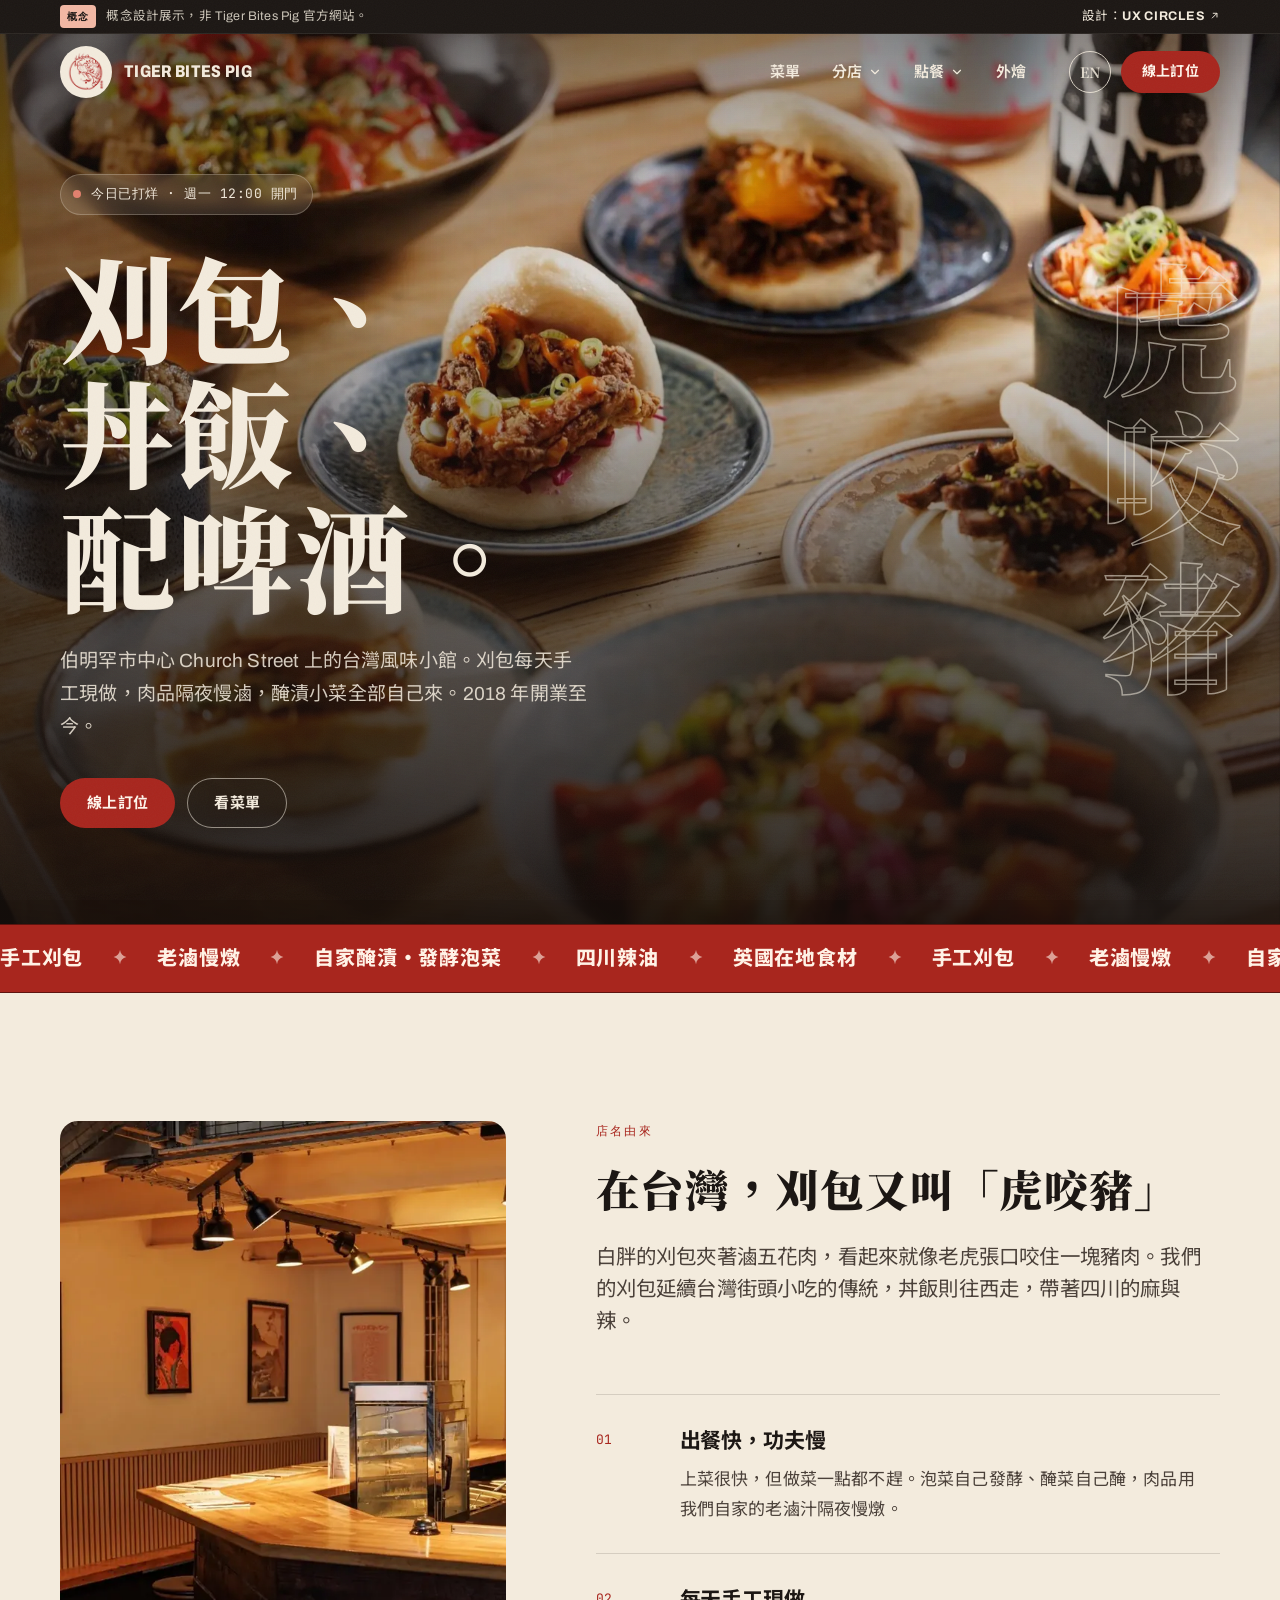
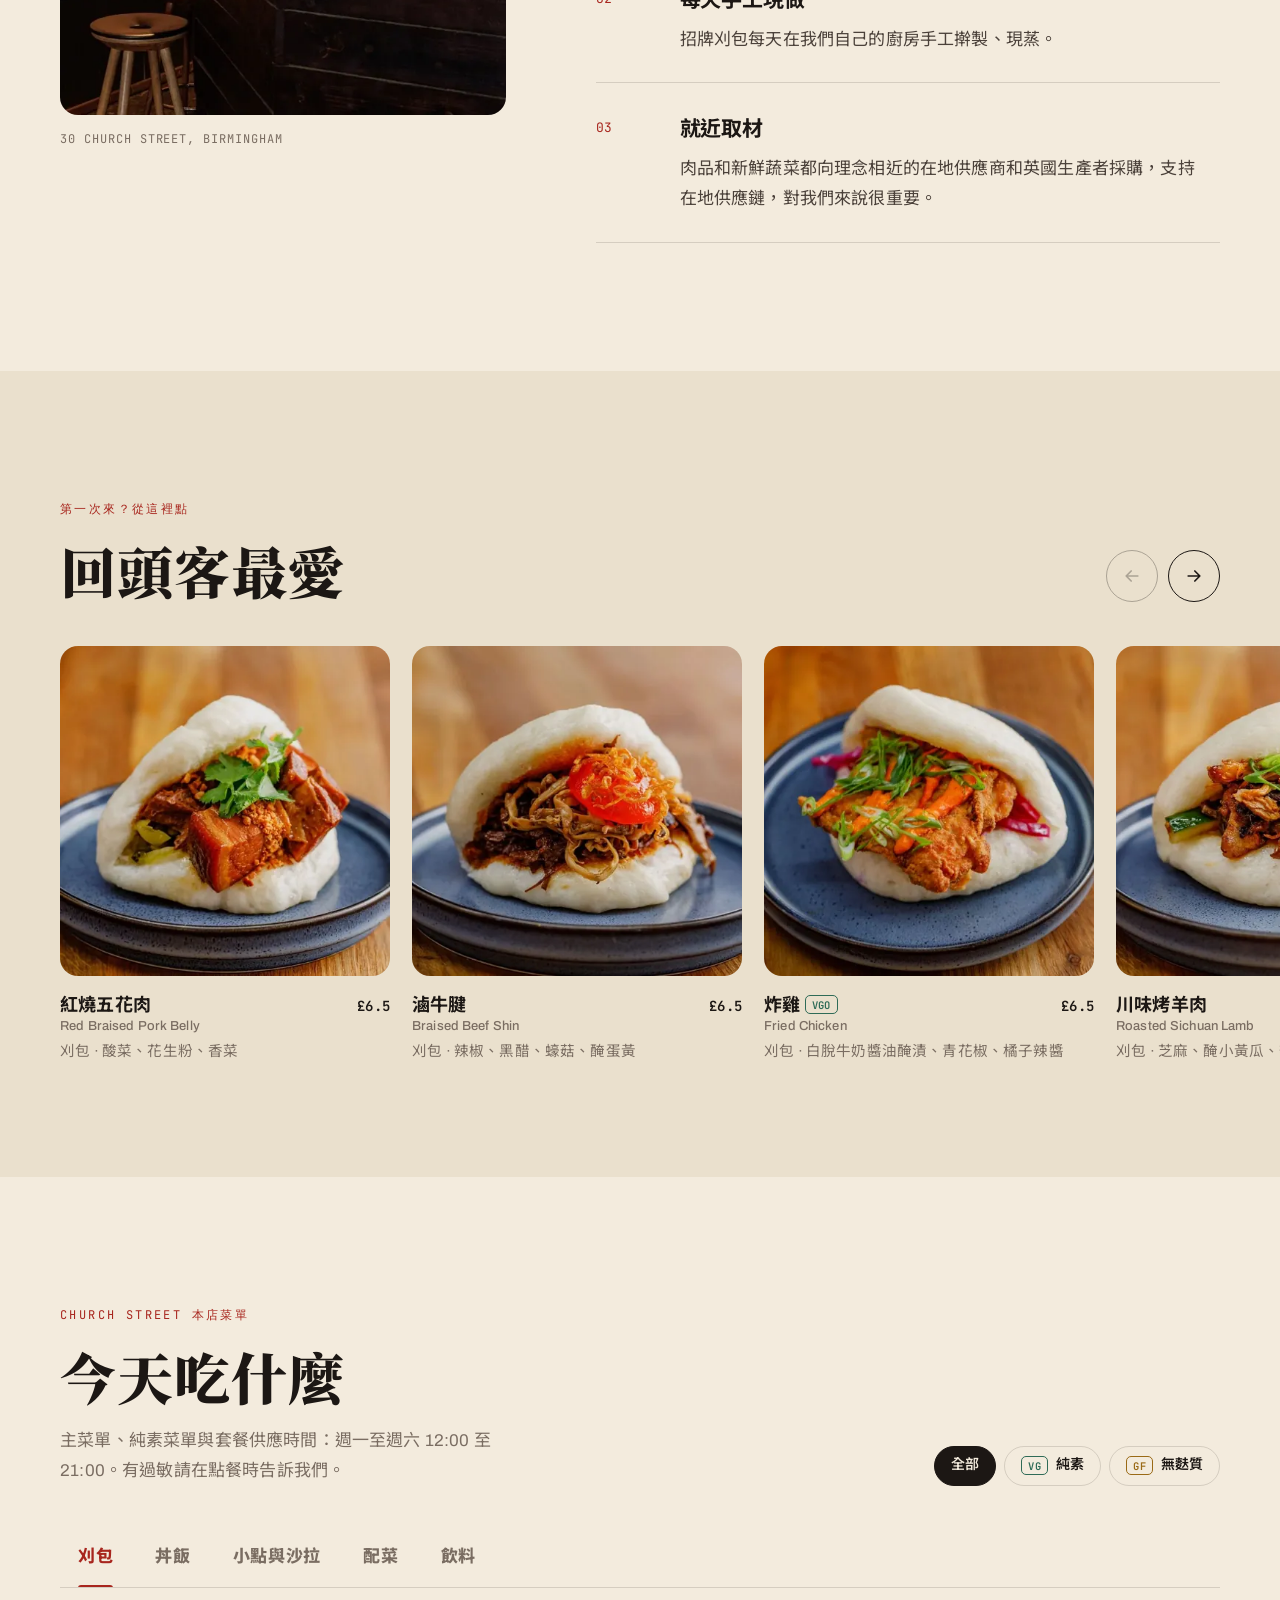
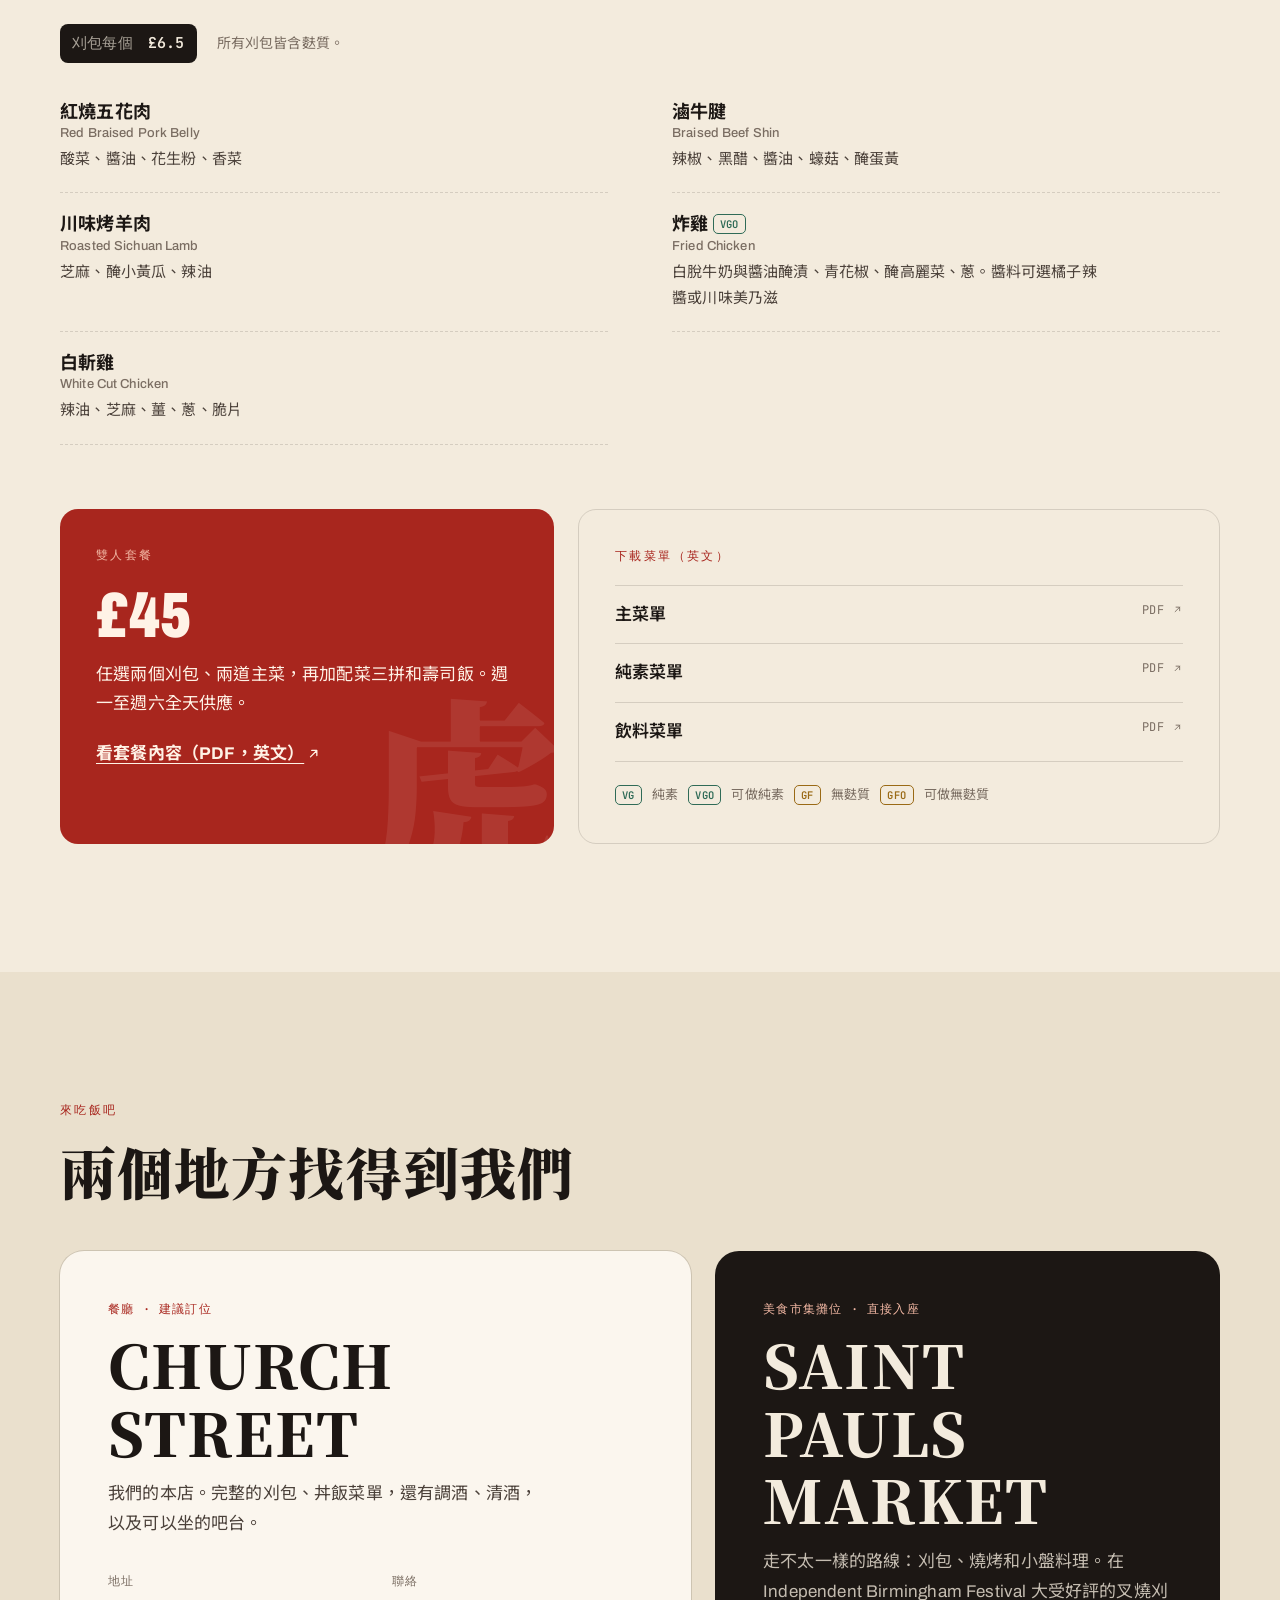
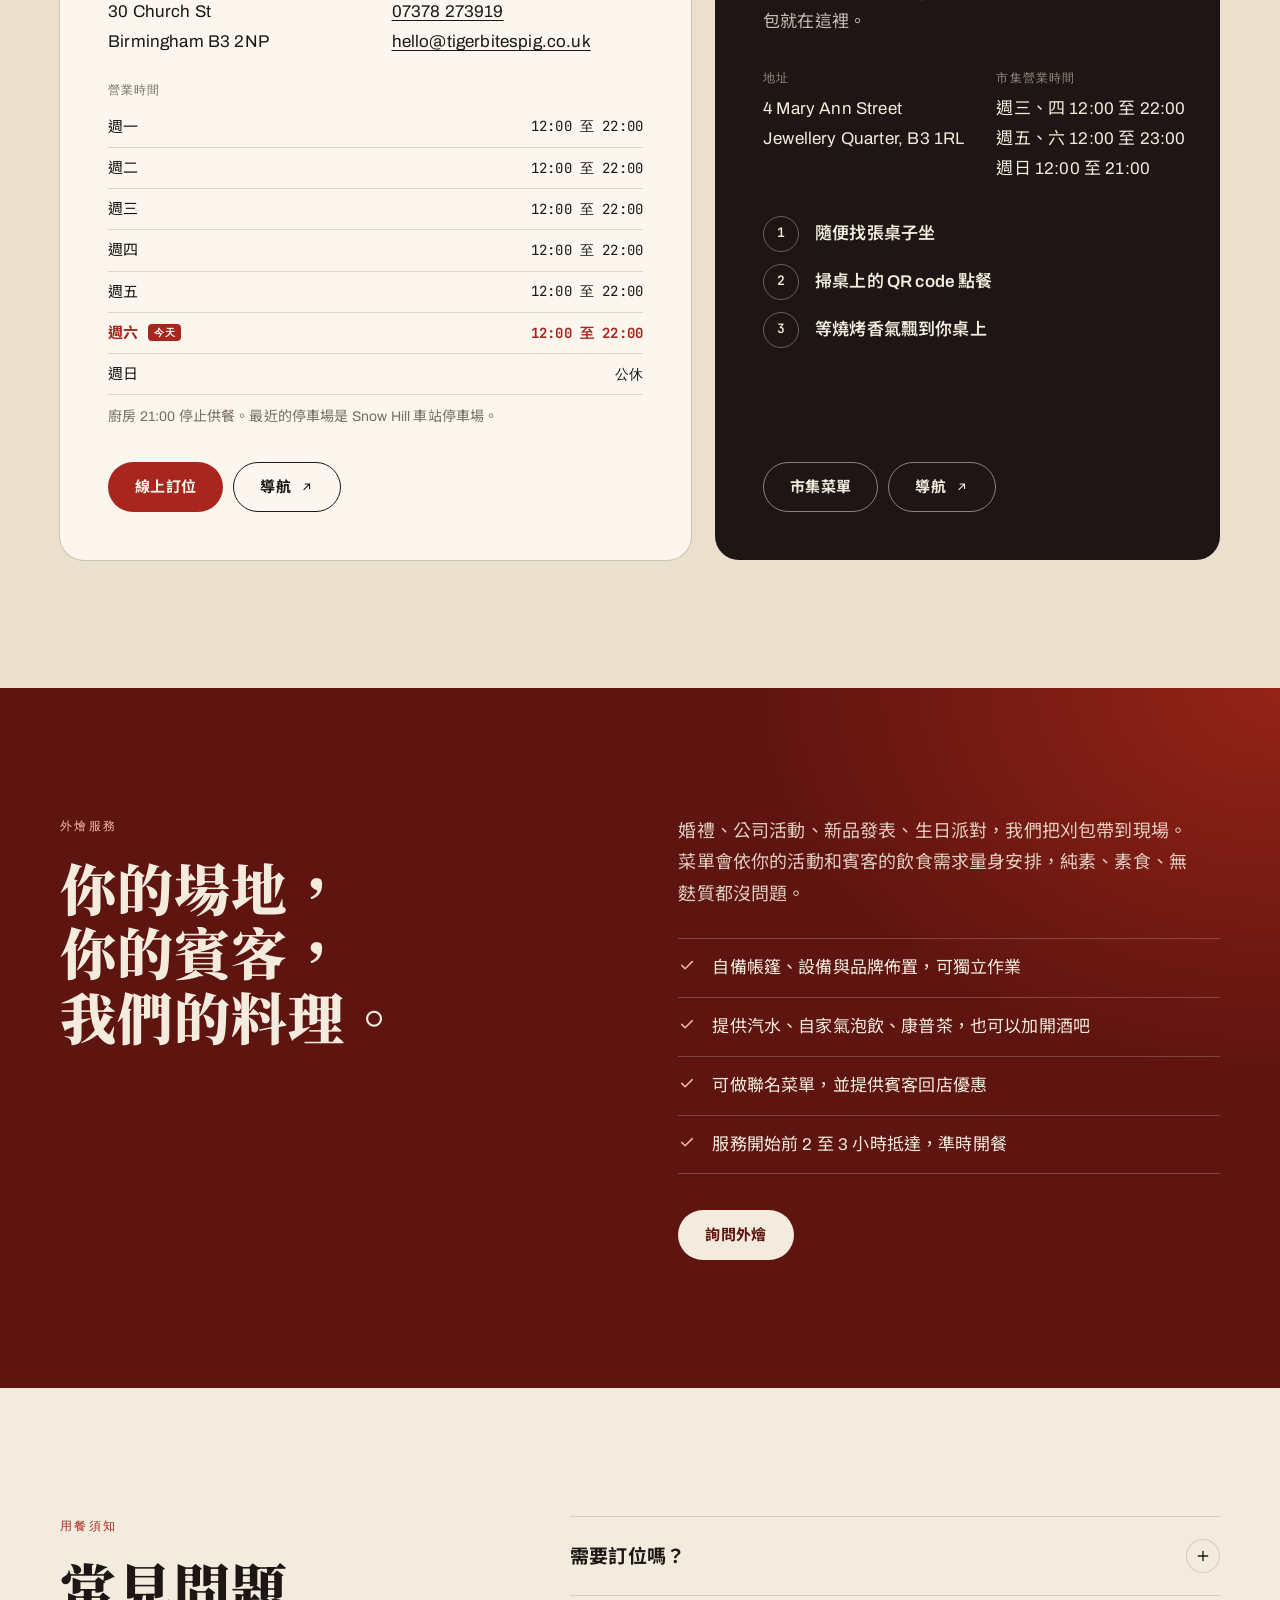
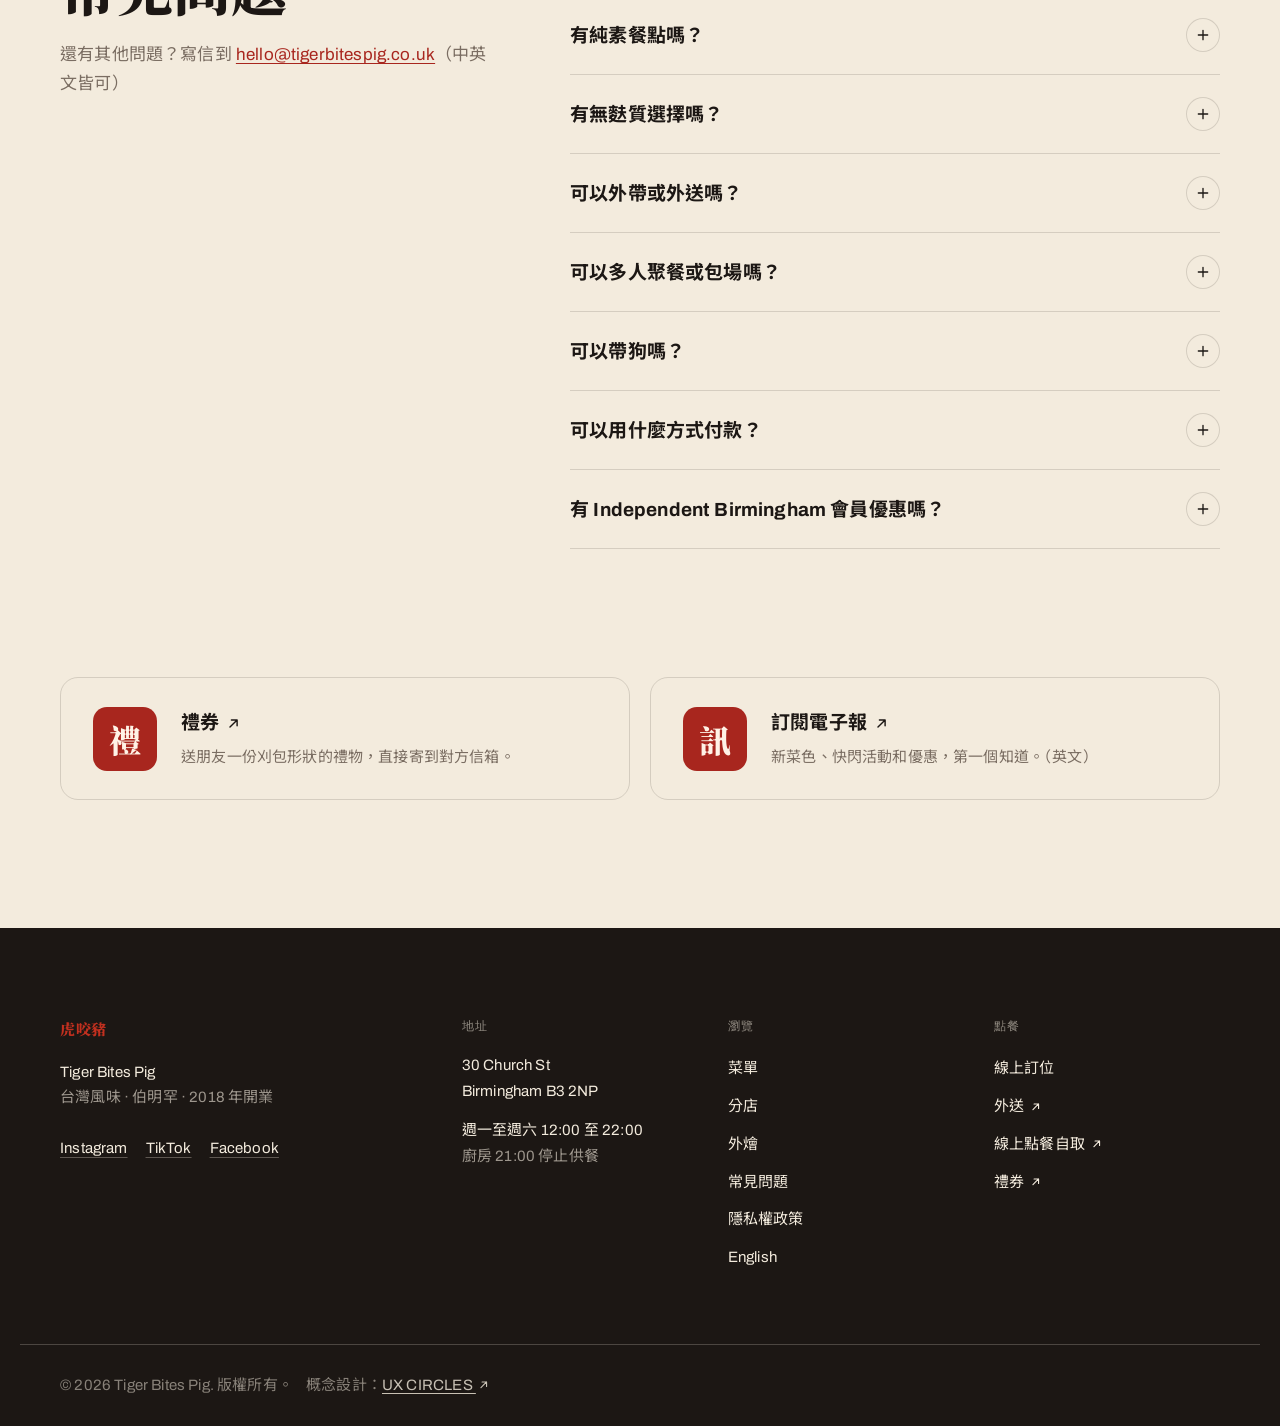
==== zh/index.html @ 9a0fbeef "Mark as UX CIRCLES concept, swap symbols for SVG icons, drop dashes - Concept-redesign bar on every " ====
<!doctype html>
<html lang="zh-Hant" class="no-js">
<head>
  <meta charset="utf-8">
  <meta name="viewport" content="width=device-width, initial-scale=1">
  <title>Tiger Bites Pig 虎咬豬 · 伯明罕台灣風味刈包與丼飯</title>
  <meta name="description" content="伯明罕市中心 Church Street 的台灣風味餐廳：每天手工現做刈包、隔夜慢滷丼飯、自家醃漬小菜。2018 年開業。">
  <meta name="robots" content="noindex, nofollow">
  <meta name="theme-color" content="#F3EBDD">
  <link rel="canonical" href="https://tigerbitespig.co.uk/zh/">
  <link rel="alternate" hreflang="en-GB" href="https://tigerbitespig.co.uk/">
  <link rel="alternate" hreflang="zh-Hant" href="https://tigerbitespig.co.uk/zh/">
  <link rel="icon" href="../favicon.ico" sizes="any">
  <link rel="icon" type="image/png" sizes="32x32" href="../favicon-32.png">
  <link rel="apple-touch-icon" href="../apple-touch-icon.png">
  <link rel="manifest" href="../site.webmanifest">
  <link rel="preload" as="image" href="../assets/img/hero-1200.webp" imagesrcset="../assets/img/hero-1200.webp 1200w, ../assets/img/hero-2000.webp 2000w" imagesizes="100vw" fetchpriority="high">

  <meta property="og:type" content="restaurant">
  <meta property="og:site_name" content="Tiger Bites Pig 虎咬豬">
  <meta property="og:title" content="Tiger Bites Pig 虎咬豬 · 伯明罕的刈包、丼飯與啤酒">
  <meta property="og:description" content="每天手工現做刈包、隔夜慢滷丼飯、自家醃漬小菜。伯明罕 Church Street。">
  <meta property="og:url" content="https://tigerbitespig.co.uk/zh/">
  <meta property="og:locale" content="zh_TW">
  <meta property="og:image" content="https://tigerbitespig.co.uk/assets/img/og.jpg">
  <meta property="og:image:width" content="1200">
  <meta property="og:image:height" content="630">
  <meta name="twitter:card" content="summary_large_image">

  <link rel="preconnect" href="https://fonts.googleapis.com">
  <link rel="preconnect" href="https://fonts.gstatic.com" crossorigin>
  <link href="https://fonts.googleapis.com/css2?family=Archivo:wdth,wght@62..125,400..900&family=JetBrains+Mono:wght@400;600&family=Noto+Sans+TC:wght@400;500;700&family=Noto+Serif+TC:wght@700;900&display=swap" rel="stylesheet">
  <link rel="stylesheet" href="../styles.css?v=4">

  <script type="application/ld+json">
  {
    "@context": "https://schema.org",
    "@type": "Restaurant",
    "name": "Tiger Bites Pig",
    "alternateName": "虎咬豬",
    "servesCuisine": ["Taiwanese", "Sichuan"],
    "address": {
      "@type": "PostalAddress",
      "streetAddress": "30 Church St",
      "addressLocality": "Birmingham",
      "postalCode": "B3 2NP",
      "addressCountry": "GB"
    },
    "telephone": "+447378273919",
    "email": "hello@tigerbitespig.co.uk",
    "url": "https://tigerbitespig.co.uk/zh/",
    "image": "https://tigerbitespig.co.uk/assets/img/og.jpg",
    "acceptsReservations": true,
    "priceRange": "££",
    "openingHoursSpecification": [{
      "@type": "OpeningHoursSpecification",
      "dayOfWeek": ["Monday","Tuesday","Wednesday","Thursday","Friday","Saturday"],
      "opens": "12:00",
      "closes": "22:00"
    }]
  }
  </script>
</head>
<body>
  <svg class="sprite" aria-hidden="true" focusable="false" style="position:absolute;width:0;height:0;overflow:hidden">
    <symbol id="i-ext" viewBox="0 0 24 24"><path d="M7 17 17 7M9 7h8v8"/></symbol>
    <symbol id="i-left" viewBox="0 0 24 24"><path d="M19 12H5M11 6l-6 6 6 6"/></symbol>
    <symbol id="i-right" viewBox="0 0 24 24"><path d="M5 12h14M13 6l6 6-6 6"/></symbol>
    <symbol id="i-spark" viewBox="0 0 24 24"><path class="fill" d="M12 2.5c.7 5.1 3.6 8 8.5 9.5-4.9 1.5-7.8 4.4-8.5 9.5-.7-5.1-3.6-8-8.5-9.5 4.9-1.5 7.8-4.4 8.5-9.5Z"/></symbol>
  </svg>
  <a class="skip" href="#main">跳到主要內容</a>

  <!-- ───────── Header ───────── -->
  <header class="site-header" data-header>
    <div class="concept-bar" role="note">
      <div class="wrap concept-inner">
        <p><span class="concept-tag">概念</span><span class="concept-long">概念設計展示，非 Tiger Bites Pig 官方網站。</span><span class="concept-short">概念設計展示</span></p>
        <a href="https://ux-circles.com/web" target="_blank" rel="noopener">設計：<strong>UX CIRCLES</strong> <svg class="icon icon-ext" aria-hidden="true"><use href="#i-ext"/></svg></a>
      </div>
    </div>
    <div class="wrap header-inner">
      <a class="brand" href="#top" aria-label="Tiger Bites Pig 虎咬豬 首頁">
        <img src="../assets/img/logo.webp" alt="" width="52" height="52">
        <span class="brand-word">Tiger Bites Pig</span>
      </a>

      <nav class="nav" aria-label="主選單" data-nav>
        <ul class="nav-list">
          <li><a href="#menu">菜單</a></li>
          <li class="has-drop">
            <button class="drop-toggle" aria-expanded="false" aria-controls="drop-loc">分店 <span class="chev" aria-hidden="true"></span></button>
            <div class="drop" id="drop-loc">
              <a href="#church-street">
                <strong>Church Street 本店</strong>
                <span>刈包、丼飯、啤酒 · 可訂位</span>
              </a>
              <a href="#saint-pauls">
                <strong>Saint Pauls Market 美食市集</strong>
                <span>刈包、燒烤、小盤料理 · 直接入座</span>
              </a>
            </div>
          </li>
          <li class="has-drop">
            <button class="drop-toggle" aria-expanded="false" aria-controls="drop-order">點餐 <span class="chev" aria-hidden="true"></span></button>
            <div class="drop" id="drop-order">
              <a href="https://tigerbitespig.order.deliveroo.co.uk/" target="_blank" rel="noopener">
                <strong>外送 <span class="ext" aria-label="開啟 Deliveroo"><svg class="icon icon-ext" aria-hidden="true"><use href="#i-ext"/></svg></span></strong>
                <span>透過 Deliveroo 送到家裡或辦公室</span>
              </a>
              <a href="https://goodeats.io/tigerbitespig" target="_blank" rel="noopener">
                <strong>線上點餐自取 <span class="ext" aria-label="開啟 Good Eats"><svg class="icon icon-ext" aria-hidden="true"><use href="#i-ext"/></svg></span></strong>
                <span>透過 Good Eats 預約時間，到店免排隊</span>
              </a>
            </div>
          </li>
          <li><a href="#catering">外燴</a></li>
          <li class="nav-mobile-only"><a href="https://tigerbitespig.giftpro.co.uk/vouchers/tiger-bites-pig-gift-voucher/" target="_blank" rel="noopener">禮券 <span class="ext"><svg class="icon icon-ext" aria-hidden="true"><use href="#i-ext"/></svg></span></a></li>
          <li class="nav-mobile-only"><a href="#faq">常見問題</a></li>
        </ul>
      </nav>

      <div class="header-actions">
        <a class="lang-switch" href="../" lang="en" hreflang="en-GB" aria-label="English version">EN</a>
        <a class="btn btn-red btn-sm" href="book.html">線上訂位</a>
        <button class="burger" aria-label="開啟選單" aria-expanded="false" data-burger>
          <span></span><span></span>
        </button>
      </div>
    </div>
  </header>

  <main id="main">
    <!-- ───────── Hero ───────── -->
    <section class="hero" id="top">
      <img class="hero-img" src="../assets/img/hero-1200.webp" srcset="../assets/img/hero-1200.webp 1200w, ../assets/img/hero-2000.webp 2000w" sizes="100vw" width="2000" height="1334" alt="一桌刈包、丼飯和小菜" fetchpriority="high">
      <div class="hero-shade" aria-hidden="true"></div>
      <div class="wrap hero-inner">
        <p class="status" data-status><span class="dot"></span><span data-status-text>Church Street · 週一至週六 12:00 至 22:00</span></p>
        <h1 class="hero-title">刈包、<br>丼飯、<br>配啤酒。</h1>
        <p class="hero-sub">伯明罕市中心 Church Street 上的台灣風味小館。刈包每天手工現做，肉品隔夜慢滷，醃漬小菜全部自己來。2018 年開業至今。</p>
        <div class="hero-ctas">
          <a class="btn btn-red" href="book.html">線上訂位</a>
          <a class="btn btn-ghost-light" href="#menu">看菜單</a>
        </div>
      </div>
      <p class="hero-cjk" aria-hidden="true">虎咬豬</p>
    </section>

    <!-- ───────── Marquee ───────── -->
    <div class="marquee" aria-hidden="true">
      <div class="marquee-track">
        <span>手工刈包</span><i><svg class="icon icon-spark" aria-hidden="true"><use href="#i-spark"/></svg></i><span>老滷慢燉</span><i><svg class="icon icon-spark" aria-hidden="true"><use href="#i-spark"/></svg></i><span>自家醃漬・發酵泡菜</span><i><svg class="icon icon-spark" aria-hidden="true"><use href="#i-spark"/></svg></i><span>四川辣油</span><i><svg class="icon icon-spark" aria-hidden="true"><use href="#i-spark"/></svg></i><span>英國在地食材</span><i><svg class="icon icon-spark" aria-hidden="true"><use href="#i-spark"/></svg></i>
        <span>手工刈包</span><i><svg class="icon icon-spark" aria-hidden="true"><use href="#i-spark"/></svg></i><span>老滷慢燉</span><i><svg class="icon icon-spark" aria-hidden="true"><use href="#i-spark"/></svg></i><span>自家醃漬・發酵泡菜</span><i><svg class="icon icon-spark" aria-hidden="true"><use href="#i-spark"/></svg></i><span>四川辣油</span><i><svg class="icon icon-spark" aria-hidden="true"><use href="#i-spark"/></svg></i><span>英國在地食材</span><i><svg class="icon icon-spark" aria-hidden="true"><use href="#i-spark"/></svg></i>
      </div>
    </div>

    <!-- ───────── Story ───────── -->
    <section class="section story" id="about">
      <div class="wrap story-grid">
        <figure class="story-fig reveal">
          <img src="../assets/img/interior-600.webp" srcset="../assets/img/interior-600.webp 600w, ../assets/img/interior-1200.webp 1200w" sizes="(max-width: 900px) 100vw, 40vw" alt="Church Street 店內：木質吧台、高腳椅與暖色吊燈" loading="lazy" width="900" height="1200">
          <figcaption>30 Church Street, Birmingham</figcaption>
        </figure>

        <div class="story-copy">
          <p class="eyebrow reveal">店名由來</p>
          <h2 class="h2 reveal">在台灣，刈包又叫「虎咬豬」</h2>
          <p class="lede reveal">白胖的刈包夾著滷五花肉，看起來就像老虎張口咬住一塊豬肉。我們的刈包延續台灣街頭小吃的傳統，丼飯則往西走，帶著四川的麻與辣。</p>

          <ol class="pillars">
            <li class="reveal">
              <span class="num">01</span>
              <h3>出餐快，功夫慢</h3>
              <p>上菜很快，但做菜一點都不趕。泡菜自己發酵、醃菜自己醃，肉品用我們自家的老滷汁隔夜慢燉。</p>
            </li>
            <li class="reveal">
              <span class="num">02</span>
              <h3>每天手工現做</h3>
              <p>招牌刈包每天在我們自己的廚房手工擀製、現蒸。</p>
            </li>
            <li class="reveal">
              <span class="num">03</span>
              <h3>就近取材</h3>
              <p>肉品和新鮮蔬菜都向理念相近的在地供應商和英國生產者採購，支持在地供應鏈，對我們來說很重要。</p>
            </li>
          </ol>
        </div>
      </div>
    </section>

    <!-- ───────── Signature dishes ───────── -->
    <section class="section signatures" aria-labelledby="sig-title">
      <div class="wrap sig-head">
        <div>
          <p class="eyebrow">第一次來？從這裡點</p>
          <h2 class="h2" id="sig-title">回頭客最愛</h2>
        </div>
        <div class="rail-ctrl">
          <button class="round" data-rail-prev aria-label="上一組"><svg class="icon icon-left" aria-hidden="true"><use href="#i-left"/></svg></button>
          <button class="round" data-rail-next aria-label="下一組"><svg class="icon icon-right" aria-hidden="true"><use href="#i-right"/></svg></button>
        </div>
      </div>

      <ul class="rail" data-rail>
        <li class="dish">
          <div class="dish-img"><img loading="lazy" alt="紅燒五花肉刈包" src="../assets/img/bao-pork-belly-450.webp" srcset="../assets/img/bao-pork-belly-450.webp 450w, ../assets/img/bao-pork-belly-900.webp 900w" sizes="(max-width: 560px) 250px, 330px" width="450" height="450"></div>
          <div class="dish-meta"><h3>紅燒五花肉<span class="en">Red Braised Pork Belly</span></h3><span class="price">£6.5</span></div>
          <p>刈包 · 酸菜、花生粉、香菜</p>
        </li>
        <li class="dish">
          <div class="dish-img"><img loading="lazy" alt="滷牛腱刈包" src="../assets/img/bao-beef-shin-450.webp" srcset="../assets/img/bao-beef-shin-450.webp 450w, ../assets/img/bao-beef-shin-900.webp 900w" sizes="(max-width: 560px) 250px, 330px" width="450" height="450"></div>
          <div class="dish-meta"><h3>滷牛腱<span class="en">Braised Beef Shin</span></h3><span class="price">£6.5</span></div>
          <p>刈包 · 辣椒、黑醋、蠔菇、醃蛋黃</p>
        </li>
        <li class="dish">
          <div class="dish-img"><img loading="lazy" alt="炸雞刈包" src="../assets/img/bao-fried-chicken-450.webp" srcset="../assets/img/bao-fried-chicken-450.webp 450w, ../assets/img/bao-fried-chicken-900.webp 900w" sizes="(max-width: 560px) 250px, 330px" width="450" height="450"></div>
          <div class="dish-meta"><h3>炸雞 <abbr class="tag tag-vg" title="可做純素">VGO</abbr><span class="en">Fried Chicken</span></h3><span class="price">£6.5</span></div>
          <p>刈包 · 白脫牛奶醬油醃漬、青花椒、橘子辣醬</p>
        </li>
        <li class="dish">
          <div class="dish-img"><img loading="lazy" alt="川味烤羊肉刈包" src="../assets/img/bao-sichuan-lamb-450.webp" srcset="../assets/img/bao-sichuan-lamb-450.webp 450w, ../assets/img/bao-sichuan-lamb-900.webp 900w" sizes="(max-width: 560px) 250px, 330px" width="450" height="450"></div>
          <div class="dish-meta"><h3>川味烤羊肉<span class="en">Roasted Sichuan Lamb</span></h3><span class="price">£6.5</span></div>
          <p>刈包 · 芝麻、醃小黃瓜、辣油</p>
        </li>
        <li class="dish">
          <div class="dish-img"><img loading="lazy" alt="紅燒五花肉丼飯" src="../assets/img/bowl-pork-belly-450.webp" srcset="../assets/img/bowl-pork-belly-450.webp 450w, ../assets/img/bowl-pork-belly-900.webp 900w" sizes="(max-width: 560px) 250px, 330px" width="450" height="450"></div>
          <div class="dish-meta"><h3>紅燒五花肉丼<span class="en">Pork Belly Bowl</span></h3><span class="price">£18.5</span></div>
          <p>丼飯 · 用自家老滷汁慢燉</p>
        </li>
        <li class="dish">
          <div class="dish-img"><img loading="lazy" alt="滷牛腱丼飯" src="../assets/img/bowl-beef-shin-450.webp" srcset="../assets/img/bowl-beef-shin-450.webp 450w, ../assets/img/bowl-beef-shin-900.webp 900w" sizes="(max-width: 560px) 250px, 330px" width="450" height="450"></div>
          <div class="dish-meta"><h3>滷牛腱丼<span class="en">Beef Shin Bowl</span></h3><span class="price">£18.5</span></div>
          <p>丼飯 · 辣椒、醬油、黑醋隔夜慢滷</p>
        </li>
        <li class="dish">
          <div class="dish-img"><img loading="lazy" alt="白斬雞丼飯" src="../assets/img/bowl-white-cut-chicken-450.webp" srcset="../assets/img/bowl-white-cut-chicken-450.webp 450w, ../assets/img/bowl-white-cut-chicken-900.webp 900w" sizes="(max-width: 560px) 250px, 330px" width="450" height="450"></div>
          <div class="dish-meta"><h3>白斬雞丼 <abbr class="tag tag-gf" title="可做無麩質">GFO</abbr><span class="en">White Cut Chicken</span></h3><span class="price">£18.5</span></div>
          <p>丼飯 · 雞胸與雞腿、辣油、陳年醬油。冷盤</p>
        </li>
        <li class="dish">
          <div class="dish-img"><img loading="lazy" alt="白斬雞刈包" src="../assets/img/bao-white-cut-chicken-450.webp" srcset="../assets/img/bao-white-cut-chicken-450.webp 450w, ../assets/img/bao-white-cut-chicken-900.webp 900w" sizes="(max-width: 560px) 250px, 330px" width="450" height="450"></div>
          <div class="dish-meta"><h3>白斬雞刈包<span class="en">White Cut Chicken Bao</span></h3><span class="price">£6.5</span></div>
          <p>刈包 · 辣油、芝麻、薑、蔥、脆片</p>
        </li>
      </ul>
    </section>

    <!-- ───────── Menu ───────── -->
    <section class="section menu" id="menu" aria-labelledby="menu-title">
      <div class="wrap">
        <div class="menu-head">
          <div>
            <p class="eyebrow">Church Street 本店菜單</p>
            <h2 class="h2" id="menu-title">今天吃什麼</h2>
            <p class="muted">主菜單、純素菜單與套餐供應時間：週一至週六 12:00 至 21:00。有過敏請在點餐時告訴我們。</p>
          </div>
          <div class="filters" role="group" aria-label="飲食篩選">
            <button class="chip is-on" data-filter="all" aria-pressed="true">全部</button>
            <button class="chip" data-filter="vg" aria-pressed="false"><span class="tag tag-vg">VG</span> 純素</button>
            <button class="chip" data-filter="gf" aria-pressed="false"><span class="tag tag-gf">GF</span> 無麩質</button>
          </div>
        </div>

        <div class="tabs" role="tablist" aria-label="菜單分類" data-tabs>
          <button role="tab" id="t-bao" aria-controls="p-bao" aria-selected="true">刈包</button>
          <button role="tab" id="t-bowls" aria-controls="p-bowls" aria-selected="false" tabindex="-1">丼飯</button>
          <button role="tab" id="t-small" aria-controls="p-small" aria-selected="false" tabindex="-1">小點與沙拉</button>
          <button role="tab" id="t-sides" aria-controls="p-sides" aria-selected="false" tabindex="-1">配菜</button>
          <button role="tab" id="t-drinks" aria-controls="p-drinks" aria-selected="false" tabindex="-1">飲料</button>
        </div>

        <!-- 刈包 -->
        <div class="panel" role="tabpanel" id="p-bao" aria-labelledby="t-bao">
          <div class="panel-intro">
            <p class="panel-price"><span>刈包每個</span> £6.5</p>
            <p class="muted small">所有刈包皆含麩質。</p>
          </div>
          <ul class="items">
            <li class="item" data-diet=""><div class="item-row"><h3>紅燒五花肉<span class="en">Red Braised Pork Belly</span></h3></div><p>酸菜、醬油、花生粉、香菜</p></li>
            <li class="item" data-diet=""><div class="item-row"><h3>滷牛腱<span class="en">Braised Beef Shin</span></h3></div><p>辣椒、黑醋、醬油、蠔菇、醃蛋黃</p></li>
            <li class="item" data-diet=""><div class="item-row"><h3>川味烤羊肉<span class="en">Roasted Sichuan Lamb</span></h3></div><p>芝麻、醃小黃瓜、辣油</p></li>
            <li class="item" data-diet="vgo"><div class="item-row"><h3>炸雞 <span class="tag tag-vg">VGO</span><span class="en">Fried Chicken</span></h3></div><p>白脫牛奶與醬油醃漬、青花椒、醃高麗菜、蔥。醬料可選橘子辣醬或川味美乃滋</p></li>
            <li class="item" data-diet=""><div class="item-row"><h3>白斬雞<span class="en">White Cut Chicken</span></h3></div><p>辣油、芝麻、薑、蔥、脆片</p></li>
          </ul>
        </div>

        <!-- 丼飯 -->
        <div class="panel" role="tabpanel" id="p-bowls" aria-labelledby="t-bowls" hidden>
          <div class="panel-intro">
            <p class="panel-price"><span>丼飯每碗</span> £18.5</p>
            <p class="muted small">附醬油、烤胡蘿蔔、自家醃菜、酸菜和芝麻。經典丼另附醃蛋黃。</p>
          </div>
          <h3 class="group-title">經典丼</h3>
          <ul class="items">
            <li class="item" data-diet=""><div class="item-row"><h3>紅燒五花肉<span class="en">Red Braised Pork Belly</span></h3></div><p>用自家老滷汁慢燉</p></li>
            <li class="item" data-diet=""><div class="item-row"><h3>滷牛腱<span class="en">Braised Beef Shin</span></h3></div><p>辣椒、醬油、黑醋隔夜慢滷</p></li>
            <li class="item" data-diet="vgo"><div class="item-row"><h3>炸雞 <span class="tag tag-vg">VGO</span><span class="en">Fried Chicken</span></h3></div><p>白脫牛奶與醬油醃漬的去骨雞腿，配橘子辣醬</p></li>
            <li class="item" data-diet="gfo"><div class="item-row"><h3>白斬雞 <span class="tag tag-gf">GFO</span><span class="en">White Cut Chicken</span></h3></div><p>雞胸與雞腿、辣油、芝麻、陳年醬油。冷盤</p></li>
          </ul>
          <h3 class="group-title">Church Street 限定 <span class="muted small">搬新店後新增</span></h3>
          <ul class="items">
            <li class="item" data-diet="vgo"><div class="item-row"><h3>咖哩雞 <span class="tag tag-vg">VGO</span><span class="en">Chicken Curry</span></h3></div><p>炸雞拌青椒、洋蔥，裹上微辣金黃咖哩</p></li>
            <li class="item" data-diet=""><div class="item-row"><h3>酸甜辣豬<span class="en">Sweet, Hot &amp; Sour Pork</span></h3></div><p>酥炸五花肉、青椒、紅洋蔥。可換大蝦 +£2</p></li>
            <li class="item" data-diet=""><div class="item-row"><h3>川味辣炒大蝦<span class="en">Sichuan Spicy King Prawn</span></h3></div><p>大蝦以花椒、薑、辣椒、醬油快炒</p></li>
            <li class="item" data-diet="vgo"><div class="item-row"><h3>椒鹽雞 <span class="tag tag-vg">VGO</span><span class="en">Salt &amp; Pepper Chicken</span></h3></div><p>白脫牛奶與醬油醃漬，撒五香粉與白胡椒</p></li>
          </ul>
          <p class="addons"><span>加辣 Spice up your (life) bowl <b>+£2.5</b></span><span>加醃蛋黃 <b>+£1</b></span></p>
        </div>

        <!-- 小點與沙拉 -->
        <div class="panel" role="tabpanel" id="p-small" aria-labelledby="t-small" hidden>
          <h3 class="group-title">桌邊小點 <span class="muted small">三樣一起點 £13</span></h3>
          <ul class="items">
            <li class="item" data-diet=""><div class="item-row"><h3>調味蝦餅<span class="en">Seasoned Prawn Crackers</span></h3><span class="price">£4.5</span></div></li>
            <li class="item" data-diet="vg"><div class="item-row"><h3>拍黃瓜 <span class="tag tag-vg">VG</span><span class="en">Smacked Cucumbers</span></h3><span class="price">£5.5</span></div></li>
            <li class="item" data-diet="vg gf"><div class="item-row"><h3>自家醃菜 <span class="tag tag-vg">VG</span> <span class="tag tag-gf">GF</span><span class="en">House Pickles</span></h3><span class="price">£4.5</span></div></li>
          </ul>
          <h3 class="group-title">煎餃 <span class="muted small">每份五顆</span></h3>
          <ul class="items">
            <li class="item" data-diet=""><div class="item-row"><h3>海鮮醬鴨肉<span class="en">Hoisin Duck</span></h3><span class="price">£7.5</span></div><p>附醬油、黑醋、紅蔥油沾醬</p></li>
            <li class="item" data-diet="vg"><div class="item-row"><h3>毛豆蘑菇 <span class="tag tag-vg">VG</span><span class="en">Edamame &amp; Mushroom</span></h3><span class="price">£7.5</span></div><p>附醬油、黑醋、紅蔥油沾醬</p></li>
          </ul>
          <h3 class="group-title">沙拉碗</h3>
          <ul class="items">
            <li class="item" data-diet="vg gfo"><div class="item-row"><h3>涼拌豆皮 <span class="tag tag-vg">VG</span> <span class="tag tag-gf">GFO</span><span class="en">Paper Tofu</span></h3><span class="price">£10</span></div><p>小黃瓜、豆芽、蔥、香菜，以紹興酒、醬油、蒜和香脆辣油調味。加白斬雞 +£2.5</p></li>
            <li class="item" data-diet="gf"><div class="item-row"><h3>川味雞肉 <span class="tag tag-gf">GF</span><span class="en">Sichuan Chicken</span></h3><span class="price">£12.5</span></div><p>白斬雞、四川辣油、豆芽、小黃瓜、薑、芝麻。可換大蝦 +£2.5</p></li>
            <li class="item" data-diet=""><div class="item-row"><h3>棒棒雞<span class="en">Bang Bang Chicken</span></h3><span class="price">£12.5</span></div><p>花生醬、白斬雞、豆芽、香菜、蔥、小黃瓜、萊姆。可換大蝦 +£2.5</p></li>
          </ul>
        </div>

        <!-- 配菜 -->
        <div class="panel" role="tabpanel" id="p-sides" aria-labelledby="t-sides" hidden>
          <ul class="items">
            <li class="item" data-diet="vg"><div class="item-row"><h3>狼牙薯條 <span class="tag tag-vg">VG</span><span class="en">Wolves Teeth Fries</span></h3><span class="price">£5.5</span></div></li>
            <li class="item" data-diet="vg gf"><div class="item-row"><h3>青江菜炒蠔菇 <span class="tag tag-vg">VG</span> <span class="tag tag-gf">GF</span><span class="en">Pak Choi &amp; Oyster Mushroom</span></h3><span class="price">£8</span></div></li>
            <li class="item" data-diet="vg"><div class="item-row"><h3>香燒茄子 <span class="tag tag-vg">VG</span><span class="en">Fragrant Aubergines</span></h3><span class="price">£4.5</span></div></li>
            <li class="item" data-diet="vg gf"><div class="item-row"><h3>韓式泡菜 <span class="tag tag-vg">VG</span> <span class="tag tag-gf">GF</span><span class="en">Kimchi</span></h3><span class="price">£4.5</span></div></li>
            <li class="item" data-diet="vg"><div class="item-row"><h3>配菜三拼 <span class="tag tag-vg">VG</span><span class="en">Table Trio</span></h3><span class="price">£11</span></div><p>茄子、韓式泡菜、狼牙薯條</p></li>
          </ul>
          <h3 class="group-title">醬料 <span class="muted small">每份 £2，全部純素、無麩質</span></h3>
          <ul class="items">
            <li class="item" data-diet="vg gf"><div class="item-row"><h3>自家辣油<span class="en">House Chilli Oil</span></h3><span class="price">£2</span></div></li>
            <li class="item" data-diet="vg gf"><div class="item-row"><h3>橘子辣醬<span class="en">Mandarin Hot Sauce</span></h3><span class="price">£2</span></div></li>
            <li class="item" data-diet="vg gf"><div class="item-row"><h3>川味美乃滋<span class="en">Sichuan Mayo</span></h3><span class="price">£2</span></div></li>
          </ul>
        </div>

        <!-- 飲料 -->
        <div class="panel" role="tabpanel" id="p-drinks" aria-labelledby="t-drinks" hidden>
          <div class="drinks">
            <div>
              <h3 class="group-title">調酒 <span class="muted small">每杯 £11</span></h3>
              <ul class="items">
                <li class="item item-drink"><div class="item-row"><h3>鐵觀音<span class="en">Iron Goddess of Mercy</span></h3></div><p>杏桃、水蜜桃，加上氣泡鐵觀音茶</p></li>
                <li class="item item-drink"><div class="item-row"><h3>芝麻古典<span class="en">Sesame Old Fashioned</span></h3></div><p>醬油、焦糖、芝麻浸泡的美國威士忌，以梅子平衡</p></li>
                <li class="item item-drink"><div class="item-row"><h3>柚子內格羅尼<span class="en">Yuzu Negroni</span></h3></div><p>義大利苦味遇上日本柚子</p></li>
                <li class="item item-drink"><div class="item-row"><h3>橘子帕洛瑪<span class="en">Mandarin Paloma</span></h3></div><p>龍舌蘭、橘子、葡萄柚</p></li>
              </ul>
            </div>
            <div>
              <h3 class="group-title">啤酒與清酒</h3>
              <ul class="items">
                <li class="item item-drink"><div class="item-row"><h3>TBP 皮爾森 3.4%<span class="en">TBP Pilsner</span></h3><span class="price">£6 / £3</span></div><p>自家生啤，一品脫或半品脫</p></li>
                <li class="item item-drink"><div class="item-row"><h3>TBP Session IPA 3.4%</h3><span class="price">£6.25 / £3.25</span></div></li>
                <li class="item item-drink"><div class="item-row"><h3>Braybrooke Helles 4.2%</h3><span class="price">£6</span></div><p>「配炸雞刈包，絕配」</p></li>
                <li class="item item-drink"><div class="item-row"><h3>Kumo 濁酒純米清酒<span class="en">Kumo Cloudy Junmai Sake</span></h3><span class="price">£42</span></div><p>37.5cl · 果香、酸度鮮明、尾韻濃郁</p></li>
              </ul>
            </div>
            <div>
              <h3 class="group-title">無酒精</h3>
              <ul class="items">
                <li class="item item-drink"><div class="item-row"><h3>自家氣泡飲<span class="en">House Sodas</span></h3><span class="price">£4</span></div><p>柚子 · 西瓜 · 薑與香茅</p></li>
                <li class="item item-drink"><div class="item-row"><h3>Fix8 康普茶<span class="en">Fix8 Kombucha</span></h3><span class="price">£4.5</span></div><p>西西里柑橘 · 薑黃 · 草莓羅勒</p></li>
                <li class="item item-drink"><div class="item-row"><h3>Below Brew Co 0.5%</h3><span class="price">£5</span></div></li>
              </ul>
            </div>
          </div>
        </div>

        <p class="empty" data-empty hidden>這個分類沒有符合篩選條件的餐點。換個分類看看，或直接問我們的店員，大部分餐點都可以調整。</p>

        <div class="menu-foot">
          <div class="set-card">
            <p class="eyebrow eyebrow-light">雙人套餐</p>
            <p class="set-price">£45</p>
            <p>任選兩個刈包、兩道主菜，再加配菜三拼和壽司飯。週一至週六全天供應。</p>
            <a class="link-light" href="../assets/menus/set-menu.pdf" target="_blank" rel="noopener">看套餐內容（PDF，英文）<svg class="icon icon-ext" aria-hidden="true"><use href="#i-ext"/></svg></a>
          </div>
          <div class="pdfs">
            <p class="eyebrow">下載菜單（英文）</p>
            <ul>
              <li><a href="../assets/menus/main-menu.pdf" target="_blank" rel="noopener">主菜單 <span>PDF <svg class="icon icon-ext" aria-hidden="true"><use href="#i-ext"/></svg></span></a></li>
              <li><a href="../assets/menus/vegan-menu.pdf" target="_blank" rel="noopener">純素菜單 <span>PDF <svg class="icon icon-ext" aria-hidden="true"><use href="#i-ext"/></svg></span></a></li>
              <li><a href="../assets/menus/drinks-menu.pdf" target="_blank" rel="noopener">飲料菜單 <span>PDF <svg class="icon icon-ext" aria-hidden="true"><use href="#i-ext"/></svg></span></a></li>
            </ul>
            <p class="legend"><span class="tag tag-vg">VG</span> 純素 <span class="tag tag-vg">VGO</span> 可做純素 <span class="tag tag-gf">GF</span> 無麩質 <span class="tag tag-gf">GFO</span> 可做無麩質</p>
          </div>
        </div>
      </div>
    </section>

    <!-- ───────── Locations ───────── -->
    <section class="section locations" id="locations" aria-labelledby="loc-title">
      <div class="wrap">
        <p class="eyebrow">來吃飯吧</p>
        <h2 class="h2" id="loc-title">兩個地方找得到我們</h2>

        <div class="loc-grid">
          <article class="loc" id="church-street">
            <div class="loc-top">
              <p class="loc-kicker">餐廳 · 建議訂位</p>
              <h3 class="loc-name">Church Street</h3>
              <p class="loc-desc">我們的本店。完整的刈包、丼飯菜單，還有調酒、清酒，以及可以坐的吧台。</p>
            </div>
            <dl class="loc-facts">
              <div><dt>地址</dt><dd>30 Church St<br>Birmingham B3 2NP</dd></div>
              <div><dt>聯絡</dt><dd><a href="tel:+447378273919">07378 273919</a><br><a href="mailto:hello@tigerbitespig.co.uk">hello@tigerbitespig.co.uk</a></dd></div>
              <div class="span-2">
                <dt>營業時間</dt>
                <dd>
                  <table class="hours" data-hours>
                    <tr data-day="1"><th>週一</th><td>12:00 至 22:00</td></tr>
                    <tr data-day="2"><th>週二</th><td>12:00 至 22:00</td></tr>
                    <tr data-day="3"><th>週三</th><td>12:00 至 22:00</td></tr>
                    <tr data-day="4"><th>週四</th><td>12:00 至 22:00</td></tr>
                    <tr data-day="5"><th>週五</th><td>12:00 至 22:00</td></tr>
                    <tr data-day="6"><th>週六</th><td>12:00 至 22:00</td></tr>
                    <tr data-day="0"><th>週日</th><td>公休</td></tr>
                  </table>
                  <p class="muted small">廚房 21:00 停止供餐。最近的停車場是 Snow Hill 車站停車場。</p>
                </dd>
              </div>
            </dl>
            <div class="loc-ctas">
              <a class="btn btn-red" href="book.html">線上訂位</a>
              <a class="btn btn-line" href="https://www.google.com/maps/search/?api=1&query=Tiger+Bites+Pig+30+Church+St+Birmingham+B3+2NP" target="_blank" rel="noopener">導航 <svg class="icon icon-ext" aria-hidden="true"><use href="#i-ext"/></svg></a>
            </div>
          </article>

          <article class="loc loc-alt" id="saint-pauls">
            <div class="loc-top">
              <p class="loc-kicker">美食市集攤位 · 直接入座</p>
              <h3 class="loc-name">Saint Pauls Market</h3>
              <p class="loc-desc">走不太一樣的路線：刈包、燒烤和小盤料理。在 Independent Birmingham Festival 大受好評的叉燒刈包就在這裡。</p>
            </div>
            <dl class="loc-facts">
              <div><dt>地址</dt><dd>4 Mary Ann Street<br>Jewellery Quarter, B3 1RL</dd></div>
              <div><dt>市集營業時間</dt><dd>週三、四 12:00 至 22:00<br>週五、六 12:00 至 23:00<br>週日 12:00 至 21:00</dd></div>
            </dl>
            <ol class="steps">
              <li><span>1</span>隨便找張桌子坐</li>
              <li><span>2</span>掃桌上的 QR code 點餐</li>
              <li><span>3</span>等燒烤香氣飄到你桌上</li>
            </ol>
            <div class="loc-ctas">
              <a class="btn btn-line-light" href="../assets/menus/saint-pauls-menu.jpg" target="_blank" rel="noopener">市集菜單</a>
              <a class="btn btn-line-light" href="https://www.google.com/maps/search/?api=1&query=Saint+Pauls+Market+4+Mary+Ann+Street+Birmingham+B3+1RL" target="_blank" rel="noopener">導航 <svg class="icon icon-ext" aria-hidden="true"><use href="#i-ext"/></svg></a>
            </div>
          </article>
        </div>
      </div>
    </section>

    <!-- ───────── Catering ───────── -->
    <section class="catering" id="catering" aria-labelledby="cat-title">
      <div class="wrap cat-grid">
        <div>
          <p class="eyebrow eyebrow-light">外燴服務</p>
          <h2 class="h2 h2-light" id="cat-title">你的場地，<br>你的賓客，<br>我們的料理。</h2>
        </div>
        <div class="cat-copy">
          <p>婚禮、公司活動、新品發表、生日派對，我們把刈包帶到現場。菜單會依你的活動和賓客的飲食需求量身安排，純素、素食、無麩質都沒問題。</p>
          <ul class="ticks">
            <li>自備帳篷、設備與品牌佈置，可獨立作業</li>
            <li>提供汽水、自家氣泡飲、康普茶，也可以加開酒吧</li>
            <li>可做聯名菜單，並提供賓客回店優惠</li>
            <li>服務開始前 2 至 3 小時抵達，準時開餐</li>
          </ul>
          <a class="btn btn-cream" href="mailto:hello@tigerbitespig.co.uk?subject=Catering%20enquiry%20%E5%A4%96%E7%87%B4%E8%A9%A2%E5%95%8F">詢問外燴</a>
        </div>
      </div>
    </section>

    <!-- ───────── FAQ ───────── -->
    <section class="section faq" id="faq" aria-labelledby="faq-title">
      <div class="wrap faq-grid">
        <div>
          <p class="eyebrow">用餐須知</p>
          <h2 class="h2" id="faq-title">常見問題</h2>
          <p class="muted">還有其他問題？寫信到 <a href="mailto:hello@tigerbitespig.co.uk">hello@tigerbitespig.co.uk</a>（中英文皆可）</p>
        </div>
        <div class="faq-list">
          <details>
            <summary>需要訂位嗎？</summary>
            <p>建議訂位，週末尤其熱門，不過我們也會保留部分座位給現場客人。訂位時會以信用卡預授權每人 £10，只有在未到場或違反訂位條款時才會扣款。座位保留 15 分鐘。</p>
          </details>
          <details>
            <summary>有純素餐點嗎？</summary>
            <p>有。大部分刈包和丼飯都可以改用「This Isn’t Chicken」植物肉或豆腐。請看菜單上的 <span class="tag tag-vg">VG</span> 和 <span class="tag tag-vg">VGO</span> 標示，或下載純素菜單。</p>
          </details>
          <details>
            <summary>有無麩質選擇嗎？</summary>
            <p>刈包含麩質，但部分丼飯、沙拉和配菜可以做成無麩質。請看 <span class="tag tag-gf">GF</span> 和 <span class="tag tag-gf">GFO</span> 標示，並在點餐時告訴店員你的過敏狀況。</p>
          </details>
          <details>
            <summary>可以外帶或外送嗎？</summary>
            <p>可以。<a href="https://goodeats.io/tigerbitespig" target="_blank" rel="noopener">在 Good Eats 線上點餐自取 <svg class="icon icon-ext" aria-hidden="true"><use href="#i-ext"/></svg></a>、<a href="https://tigerbitespig.order.deliveroo.co.uk/" target="_blank" rel="noopener">在 Deliveroo 叫外送 <svg class="icon icon-ext" aria-hidden="true"><use href="#i-ext"/></svg></a>，或直接到店內點餐機點外帶。</p>
          </details>
          <details>
            <summary>可以多人聚餐或包場嗎？</summary>
            <p>當然歡迎。請把日期、時間和人數寄到 <a href="mailto:hello@tigerbitespig.co.uk">hello@tigerbitespig.co.uk</a>。</p>
          </details>
          <details>
            <summary>可以帶狗嗎？</summary>
            <p>歡迎乖巧、不吠叫的小型犬。</p>
          </details>
          <details>
            <summary>可以用什麼方式付款？</summary>
            <p>只收卡片，不收現金和支票。</p>
          </details>
          <details>
            <summary>有 Independent Birmingham 會員優惠嗎？</summary>
            <p>有。週一至週四消費滿 £10，會員可享 9 折。</p>
          </details>
        </div>
      </div>
    </section>

    <!-- ───────── Newsletter / vouchers ───────── -->
    <section class="section extras">
      <div class="wrap extras-grid">
        <a class="extra-card" href="https://tigerbitespig.giftpro.co.uk/vouchers/tiger-bites-pig-gift-voucher/" target="_blank" rel="noopener">
          <span class="extra-cjk" aria-hidden="true">禮</span>
          <span>
            <strong>禮券 <svg class="icon icon-ext" aria-hidden="true"><use href="#i-ext"/></svg></strong>
            <span class="muted">送朋友一份刈包形狀的禮物，直接寄到對方信箱。</span>
          </span>
        </a>
        <a class="extra-card" href="https://136b21bb.sibforms.com/serve/[base64]" target="_blank" rel="noopener">
          <span class="extra-cjk" aria-hidden="true">訊</span>
          <span>
            <strong>訂閱電子報 <svg class="icon icon-ext" aria-hidden="true"><use href="#i-ext"/></svg></strong>
            <span class="muted">新菜色、快閃活動和優惠，第一個知道。（英文）</span>
          </span>
        </a>
      </div>
    </section>
  </main>

  <!-- ───────── Footer ───────── -->
  <footer class="footer">
    <div class="wrap footer-grid">
      <div class="footer-brand">
        <p class="footer-cjk" aria-hidden="true">虎咬豬</p>
        <p>Tiger Bites Pig<br><span class="muted-light">台灣風味 · 伯明罕 · 2018 年開業</span></p>
        <ul class="socials">
          <li><a href="https://www.instagram.com/_tigerbitespig/" target="_blank" rel="noopener">Instagram</a></li>
          <li><a href="https://www.tiktok.com/@_tigerbitespig" target="_blank" rel="noopener">TikTok</a></li>
          <li><a href="https://www.facebook.com/tigerbitespig/?locale=en_GB" target="_blank" rel="noopener">Facebook</a></li>
        </ul>
      </div>
      <div>
        <h3 class="foot-h">地址</h3>
        <p>30 Church St<br>Birmingham B3 2NP</p>
        <p>週一至週六 12:00 至 22:00<br><span class="muted-light">廚房 21:00 停止供餐</span></p>
      </div>
      <div>
        <h3 class="foot-h">瀏覽</h3>
        <ul class="foot-links">
          <li><a href="#menu">菜單</a></li>
          <li><a href="#locations">分店</a></li>
          <li><a href="#catering">外燴</a></li>
          <li><a href="#faq">常見問題</a></li>
          <li><a href="privacy.html">隱私權政策</a></li>
          <li><a href="../" lang="en">English</a></li>
        </ul>
      </div>
      <div>
        <h3 class="foot-h">點餐</h3>
        <ul class="foot-links">
          <li><a href="book.html">線上訂位</a></li>
          <li><a href="https://tigerbitespig.order.deliveroo.co.uk/" target="_blank" rel="noopener">外送 <svg class="icon icon-ext" aria-hidden="true"><use href="#i-ext"/></svg></a></li>
          <li><a href="https://goodeats.io/tigerbitespig" target="_blank" rel="noopener">線上點餐自取 <svg class="icon icon-ext" aria-hidden="true"><use href="#i-ext"/></svg></a></li>
          <li><a href="https://tigerbitespig.giftpro.co.uk/vouchers/tiger-bites-pig-gift-voucher/" target="_blank" rel="noopener">禮券 <svg class="icon icon-ext" aria-hidden="true"><use href="#i-ext"/></svg></a></li>
        </ul>
      </div>
    </div>
    <div class="wrap footer-base">
      <p>© <span data-year>2026</span> Tiger Bites Pig. 版權所有。 <span class="credit">概念設計：<a href="https://ux-circles.com/web" target="_blank" rel="noopener">UX CIRCLES <svg class="icon icon-ext" aria-hidden="true"><use href="#i-ext"/></svg></a></span></p>
    </div>
  </footer>

  <!-- Mobile action bar -->
  <nav class="action-bar" aria-label="快速操作">
    <a href="book.html" class="is-primary">訂位</a>
    <a href="#order-sheet" data-sheet-open>點餐</a>
    <a href="https://www.google.com/maps/search/?api=1&query=Tiger+Bites+Pig+30+Church+St+Birmingham+B3+2NP" target="_blank" rel="noopener">導航</a>
  </nav>

  <div class="sheet" id="order-sheet" role="dialog" aria-modal="true" aria-labelledby="sheet-title" hidden data-sheet>
    <div class="sheet-backdrop" data-sheet-close></div>
    <div class="sheet-panel">
      <p class="sheet-title" id="sheet-title">想怎麼吃？</p>
      <a class="sheet-opt" href="https://tigerbitespig.order.deliveroo.co.uk/" target="_blank" rel="noopener"><strong>外送 <svg class="icon icon-ext" aria-hidden="true"><use href="#i-ext"/></svg></strong><span>Deliveroo</span></a>
      <a class="sheet-opt" href="https://goodeats.io/tigerbitespig" target="_blank" rel="noopener"><strong>線上點餐自取 <svg class="icon icon-ext" aria-hidden="true"><use href="#i-ext"/></svg></strong><span>Good Eats</span></a>
      <button class="sheet-cancel" data-sheet-close>取消</button>
    </div>
  </div>

  <script src="../main.js?v=3" defer></script>
</body>
</html>
---- styles.css ----
/* ==========================================================
   Tiger Bites Pig — styles
   Palette: rice-paper cream, lacquer red, soy ink.
   ========================================================== */

:root {
  --paper: #F3EBDD;
  --paper-2: #EAE0CD;
  --paper-3: #E0D3BB;
  --ink: #1C1714;
  --ink-2: #4B413A;
  --ink-3: #7A6D62;
  --red: #A8261E;
  --red-hot: #C2301F;
  --red-deep: #5E140F;
  --jade: #2F6B57;
  --amber: #9A6A16;
  --line: rgba(28, 23, 20, .14);
  --line-light: rgba(243, 235, 221, .22);

  --f-display: "Archivo", "Helvetica Neue", Arial, sans-serif;
  --f-body: "Archivo", "Helvetica Neue", Arial, sans-serif;
  --f-mono: "JetBrains Mono", ui-monospace, Menlo, monospace;
  --f-cjk: "Noto Serif TC", "Songti TC", serif;

  --wrap: 1240px;
  --gutter: clamp(16px, 4vw, 40px);
  --radius: 18px;
  --header-h: 76px;
  --bar-h: 34px;
  --ease: cubic-bezier(.2, .7, .1, 1);
  --i-chev: url("data:image/svg+xml,%3Csvg xmlns='http://www.w3.org/2000/svg' viewBox='0 0 24 24' fill='none' stroke='%23000' stroke-width='2' stroke-linecap='round' stroke-linejoin='round'%3E%3Cpath d='m6 9 6 6 6-6'/%3E%3C/svg%3E");
  --i-check: url("data:image/svg+xml,%3Csvg xmlns='http://www.w3.org/2000/svg' viewBox='0 0 24 24' fill='none' stroke='%23000' stroke-width='2' stroke-linecap='round' stroke-linejoin='round'%3E%3Cpath d='M5 12.5l4.5 4.5L19 7.5'/%3E%3C/svg%3E");
  --i-plus: url("data:image/svg+xml,%3Csvg xmlns='http://www.w3.org/2000/svg' viewBox='0 0 24 24' fill='none' stroke='%231C1714' stroke-width='2' stroke-linecap='round' stroke-linejoin='round'%3E%3Cpath d='M12 5v14M5 12h14'/%3E%3C/svg%3E");
  --i-plus-light: url("data:image/svg+xml,%3Csvg xmlns='http://www.w3.org/2000/svg' viewBox='0 0 24 24' fill='none' stroke='%23F3EBDD' stroke-width='2' stroke-linecap='round' stroke-linejoin='round'%3E%3Cpath d='M12 5v14M5 12h14'/%3E%3C/svg%3E");
}

*, *::before, *::after { box-sizing: border-box; }
html { scroll-behavior: smooth; scroll-padding-top: calc(var(--header-h) + var(--bar-h) + 12px); -webkit-text-size-adjust: 100%; }
body {
  margin: 0;
  background: var(--paper);
  color: var(--ink);
  font-family: var(--f-body);
  font-size: 17px;
  line-height: 1.6;
  font-variation-settings: "wdth" 100;
  -webkit-font-smoothing: antialiased;
  overflow-x: hidden;
}
img { display: block; max-width: 100%; height: auto; }
a { color: inherit; }
button { font: inherit; color: inherit; cursor: pointer; }
h1, h2, h3, p { margin: 0; }
ul, ol { margin: 0; padding: 0; list-style: none; }

/* subtle paper grain */
body::before {
  content: "";
  position: fixed; inset: 0;
  pointer-events: none; z-index: 100;
  opacity: .035;
  background-image: url("data:image/svg+xml,%3Csvg xmlns='http://www.w3.org/2000/svg' width='160' height='160'%3E%3Cfilter id='n'%3E%3CfeTurbulence type='fractalNoise' baseFrequency='.9' numOctaves='2' stitchTiles='stitch'/%3E%3C/filter%3E%3Crect width='100%25' height='100%25' filter='url(%23n)'/%3E%3C/svg%3E");
}

.wrap { width: 100%; max-width: var(--wrap); margin-inline: auto; padding-inline: var(--gutter); }
.section { padding-block: clamp(72px, 10vw, 140px); }

.skip { position: absolute; left: -999px; top: 8px; z-index: 200; background: var(--ink); color: var(--paper); padding: 8px 14px; border-radius: 8px; }
.skip:focus { left: 8px; }
:focus-visible { outline: 2px solid var(--red); outline-offset: 3px; border-radius: 6px; }

/* ---------- Type ---------- */
.eyebrow {
  font-family: var(--f-mono);
  font-size: 12px;
  letter-spacing: .14em;
  text-transform: uppercase;
  color: var(--red);
  margin-bottom: 18px;
  display: flex; align-items: center; gap: 10px;
}
.eyebrow-light { color: #F2B8A4; }

.h2 {
  font-family: var(--f-display);
  font-weight: 800;
  font-variation-settings: "wdth" 72;
  font-size: clamp(36px, 5.2vw, 68px);
  line-height: .98;
  letter-spacing: -.01em;
  text-transform: uppercase;
  text-wrap: balance;
}
.h2 em { font-style: normal; color: var(--red); text-transform: none; font-variation-settings: "wdth" 100; font-weight: 600; }
.h2-light { color: var(--paper); }
.lede { font-size: clamp(18px, 1.6vw, 21px); line-height: 1.55; color: var(--ink-2); max-width: 56ch; margin-top: 26px; }
.muted { color: var(--ink-3); }
.muted-light { color: rgba(243, 235, 221, .6); }
.small { font-size: 14px; }

/* ---------- Buttons ---------- */
.btn {
  display: inline-flex; align-items: center; justify-content: center; gap: 8px;
  min-height: 50px; padding: 0 26px;
  border-radius: 999px;
  font-weight: 700; font-size: 15px; letter-spacing: .02em;
  text-decoration: none; white-space: nowrap;
  border: 1.5px solid transparent;
  transition: transform .25s var(--ease), background .25s, color .25s, border-color .25s;
}
.btn:hover { transform: translateY(-2px); }
.btn:active { transform: translateY(0); }
.btn-sm { min-height: 42px; padding: 0 20px; font-size: 14px; }
.btn-red { background: var(--red); color: #FFF6EC; }
.btn-red:hover { background: var(--red-hot); }
.btn-ghost-light { color: var(--paper); border-color: rgba(243, 235, 221, .55); backdrop-filter: blur(6px); background: rgba(28, 23, 20, .15); }
.btn-ghost-light:hover { background: var(--paper); color: var(--ink); }
.btn-line { border-color: var(--ink); color: var(--ink); }
.btn-line:hover { background: var(--ink); color: var(--paper); }
.btn-line-light { border-color: rgba(243, 235, 221, .5); color: var(--paper); }
.btn-line-light:hover { background: var(--paper); color: var(--ink); }
.btn-cream { background: var(--paper); color: var(--red-deep); }
.btn-cream:hover { background: #fff; }

/* ---------- Icons ---------- */
.icon {
  width: 1em; height: 1em;
  flex-shrink: 0;
  vertical-align: -0.14em;
  fill: none; stroke: currentColor; stroke-width: 2;
  stroke-linecap: round; stroke-linejoin: round;
  overflow: visible;
}
.icon .fill, .icon-spark { fill: currentColor; stroke: none; }
.icon-ext { width: .9em; height: .9em; margin-left: .1em; }
.round .icon { width: 20px; height: 20px; vertical-align: middle; }
.back-link { display: inline-flex; align-items: center; gap: 8px; }
.marquee i .icon { width: 18px; height: 18px; vertical-align: -3px; }
html:lang(zh-Hant) .hours tr.is-today th::after { content: "今天"; letter-spacing: .04em; }

/* ---------- Tags ---------- */
.tag {
  display: inline-block;
  font-family: var(--f-mono); font-size: 10.5px; font-weight: 600;
  letter-spacing: .04em; line-height: 1;
  padding: 4px 6px 3px;
  border-radius: 5px;
  border: 1px solid currentColor;
  vertical-align: 2px;
  text-decoration: none;
}
.tag-vg { color: var(--jade); }
.tag-gf { color: var(--amber); }
abbr.tag { cursor: help; }

/* ==========================================================
   Header
   ========================================================== */
.site-header {
  position: fixed; inset: 0 0 auto; z-index: 50;
  transition: background .35s, box-shadow .35s, color .35s;
  color: var(--paper);
}
.site-header.is-solid {
  background: rgba(243, 235, 221, .92);
  backdrop-filter: saturate(1.4) blur(14px);
  -webkit-backdrop-filter: saturate(1.4) blur(14px);
  box-shadow: 0 1px 0 var(--line);
  color: var(--ink);
}
.header-inner { height: var(--header-h); display: flex; align-items: center; gap: 28px; }
.brand { display: flex; align-items: center; gap: 12px; text-decoration: none; flex-shrink: 0; }
.brand img {
  width: 52px; height: 52px; border-radius: 50%;
  background: var(--paper);
  object-fit: contain; padding: 2px;
  transition: transform .5s var(--ease);
}
.brand:hover img { transform: rotate(-12deg); }
.brand-word {
  font-family: var(--f-display); font-weight: 800;
  font-variation-settings: "wdth" 80;
  text-transform: uppercase; letter-spacing: .02em; font-size: 17px;
}

.nav { margin-left: auto; }
.nav-list { display: flex; align-items: center; gap: 4px; }
.nav-list > li { position: relative; }
.nav-list > li > a, .drop-toggle {
  display: inline-flex; align-items: center; gap: 6px;
  padding: 10px 14px;
  font-size: 15px; font-weight: 600;
  text-decoration: none;
  background: none; border: 0; border-radius: 999px;
  transition: background .2s;
}
.nav-list > li > a:hover, .drop-toggle:hover, .drop-toggle[aria-expanded="true"] { background: rgba(127, 110, 95, .16); }
.chev { width: 14px; height: 14px; background: currentColor; -webkit-mask: var(--i-chev) center / contain no-repeat; mask: var(--i-chev) center / contain no-repeat; transition: transform .25s; }
.drop-toggle[aria-expanded="true"] .chev { transform: rotate(180deg); }
.nav-mobile-only { display: none; }

.drop {
  position: absolute; top: calc(100% + 10px); left: -8px;
  min-width: 300px;
  padding: 8px;
  background: #FBF6EE;
  color: var(--ink);
  border-radius: 16px;
  box-shadow: 0 24px 60px -20px rgba(28, 23, 20, .35), 0 0 0 1px var(--line);
  opacity: 0; visibility: hidden; transform: translateY(-6px);
  transition: opacity .2s, transform .25s var(--ease), visibility 0s .25s;
}
.has-drop.is-open .drop { opacity: 1; visibility: visible; transform: none; transition: opacity .2s, transform .25s var(--ease); }
.drop a { display: block; padding: 12px 14px; border-radius: 10px; text-decoration: none; }
.drop a:hover { background: var(--paper-2); }
.drop strong { display: block; font-size: 15px; }
.drop span { display: block; font-size: 13.5px; color: var(--ink-3); }
.drop strong .ext, .ext { display: inline; color: var(--red); font-weight: 700; }

.header-actions { display: flex; align-items: center; gap: 10px; }
.lang-switch {
  display: inline-grid; place-items: center;
  min-width: 42px; height: 42px; padding: 0 10px;
  border-radius: 999px; border: 1px solid currentColor;
  font-family: var(--f-cjk), sans-serif; font-weight: 700; font-size: 14px;
  text-decoration: none; opacity: .85;
  transition: opacity .2s, background .2s;
}
.lang-switch:hover { opacity: 1; background: rgba(127, 110, 95, .16); }
.loc-alt .loc-facts dt { color: rgba(243,235,221,.55); }
.loc-alt .loc-facts { grid-template-columns: 1fr 1.25fr; }
.loc-alt .loc-facts dd { white-space: nowrap; }

.burger { display: none; width: 44px; height: 44px; border: 0; background: none; position: relative; border-radius: 50%; }
.burger span { position: absolute; left: 12px; right: 12px; height: 2px; background: currentColor; transition: transform .3s var(--ease), top .3s var(--ease); }
.burger span:nth-child(1) { top: 17px; }
.burger span:nth-child(2) { top: 25px; }
.burger[aria-expanded="true"] span:nth-child(1) { top: 21px; transform: rotate(45deg); }
.burger[aria-expanded="true"] span:nth-child(2) { top: 21px; transform: rotate(-45deg); }

/* ---------- Concept / credit bar ---------- */
.concept-bar {
  height: var(--bar-h);
  background: var(--ink);
  color: rgba(243, 235, 221, .82);
  font-size: 12.5px;
  border-bottom: 1px solid rgba(243, 235, 221, .08);
}
.concept-inner { height: 100%; display: flex; align-items: center; justify-content: space-between; gap: 16px; }
.concept-inner p { display: flex; align-items: center; gap: 10px; min-width: 0; white-space: nowrap; overflow: hidden; text-overflow: ellipsis; }
.concept-tag {
  flex-shrink: 0;
  font-family: var(--f-mono); font-size: 10px; font-weight: 600; letter-spacing: .12em; text-transform: uppercase;
  color: var(--ink); background: #F2B8A4;
  padding: 3px 7px 2px; border-radius: 4px;
}
.concept-short { display: none; }
.concept-inner a { flex-shrink: 0; color: var(--paper); text-decoration: none; letter-spacing: .02em; }
.concept-inner a strong { letter-spacing: .06em; }
.concept-inner a:hover { color: #F2B8A4; }
.credit { display: inline-block; margin-left: 10px; }
.credit a { color: rgba(243, 235, 221, .8); text-underline-offset: 3px; }
.credit a:hover { color: #F2B8A4; }
@media (max-width: 640px) {
  .concept-long { display: none; }
  .concept-short { display: inline; }
  .credit { display: block; margin: 6px 0 0; }
}

/* ==========================================================
   Hero
   ========================================================== */
.hero {
  position: relative;
  min-height: min(100svh, 980px);
  display: flex; align-items: flex-end;
  color: var(--paper);
  overflow: hidden;
  background: var(--ink);
}
.hero-img {
  position: absolute; inset: 0;
  width: 100%; height: 100%;
  object-fit: cover;
  transform: scale(1.06);
  animation: heroIn 1.8s var(--ease) forwards;
}
@keyframes heroIn { to { transform: scale(1); } }
.hero-shade {
  position: absolute; inset: 0;
  background:
    linear-gradient(180deg, rgba(20,14,11,.55) 0%, rgba(20,14,11,0) 28%),
    linear-gradient(0deg, rgba(20,14,11,.92) 0%, rgba(20,14,11,.55) 38%, rgba(20,14,11,0) 70%),
    linear-gradient(90deg, rgba(20,14,11,.45) 0%, rgba(20,14,11,0) 60%);
}
.hero-inner { position: relative; padding-top: calc(140px + var(--bar-h)); padding-bottom: clamp(48px, 8vw, 96px); }
.status {
  display: inline-flex; align-items: center; gap: 10px;
  font-family: var(--f-mono); font-size: 13px; letter-spacing: .04em;
  padding: 8px 14px 8px 12px;
  border-radius: 999px;
  background: rgba(243, 235, 221, .12);
  border: 1px solid rgba(243, 235, 221, .25);
  backdrop-filter: blur(8px);
  margin-bottom: 28px;
}
.status .dot { width: 8px; height: 8px; border-radius: 50%; background: #BFB3A6; }
.status.is-open .dot { background: #5BD18C; box-shadow: 0 0 0 0 rgba(91, 209, 140, .6); animation: pulse 2.2s infinite; }
.status.is-closed .dot { background: #E2806E; }
@keyframes pulse { 70% { box-shadow: 0 0 0 9px rgba(91, 209, 140, 0); } 100% { box-shadow: 0 0 0 0 rgba(91, 209, 140, 0); } }

.hero-title {
  font-family: var(--f-display);
  font-weight: 900;
  font-variation-settings: "wdth" 66;
  font-size: clamp(72px, 13.5vw, 196px);
  line-height: .84;
  letter-spacing: -.02em;
  text-transform: uppercase;
}
.hero-sub { max-width: 48ch; margin-top: 28px; font-size: clamp(16px, 1.5vw, 19px); color: rgba(243, 235, 221, .86); }
.hero-ctas { display: flex; flex-wrap: wrap; gap: 12px; margin-top: 34px; }
.hero-cjk {
  position: absolute; right: var(--gutter); top: 50%;
  transform: translateY(-46%);
  writing-mode: vertical-rl;
  font-family: var(--f-cjk); font-weight: 900;
  font-size: clamp(64px, 11vw, 168px);
  line-height: 1;
  color: transparent;
  -webkit-text-stroke: 1.5px rgba(243, 235, 221, .55);
  letter-spacing: .06em;
  white-space: nowrap;
  pointer-events: none;
}

/* ---------- Marquee ---------- */
.marquee { background: var(--red); color: #FFF2E6; overflow: hidden; border-block: 1px solid var(--red-deep); }
.marquee-track { display: flex; align-items: center; gap: 28px; width: max-content; padding: 16px 0; animation: marquee 38s linear infinite; }
.marquee span { font-family: var(--f-display); font-weight: 800; font-variation-settings: "wdth" 75; text-transform: uppercase; font-size: 20px; letter-spacing: .02em; white-space: nowrap; }
.marquee i { font-style: normal; opacity: .6; }
@keyframes marquee { to { transform: translateX(-50%); } }

/* ==========================================================
   Story
   ========================================================== */
.story-grid { display: grid; grid-template-columns: 5fr 7fr; gap: clamp(40px, 7vw, 110px); align-items: start; }
.story-fig { position: sticky; top: calc(var(--header-h) + var(--bar-h) + 32px); margin: 0; }
.story-fig img { width: 100%; aspect-ratio: 3/4; object-fit: cover; border-radius: var(--radius); background: var(--paper-3); }
.story-fig figcaption { font-family: var(--f-mono); font-size: 12px; letter-spacing: .08em; text-transform: uppercase; color: var(--ink-3); margin-top: 14px; }
.story-copy .h2 { font-size: clamp(32px, 4.2vw, 56px); }

.pillars { margin-top: 56px; border-top: 1px solid var(--line); }
.pillars li { display: grid; grid-template-columns: 64px 1fr; column-gap: 20px; padding: 28px 0; border-bottom: 1px solid var(--line); }
.pillars .num { grid-row: span 2; font-family: var(--f-mono); font-size: 13px; color: var(--red); padding-top: 6px; }
.pillars h3 { font-size: 21px; font-weight: 700; letter-spacing: -.005em; }
.pillars p { color: var(--ink-2); margin-top: 6px; max-width: 52ch; }

/* ==========================================================
   Signature rail
   ========================================================== */
.signatures { background: var(--paper-2); padding-bottom: clamp(56px, 8vw, 110px); }
.sig-head { display: flex; justify-content: space-between; align-items: flex-end; gap: 24px; margin-bottom: 44px; }
.rail-ctrl { display: flex; gap: 10px; }
.round {
  width: 52px; height: 52px; border-radius: 50%;
  border: 1.5px solid var(--ink); background: transparent;
  font-size: 18px;
  transition: background .2s, color .2s, opacity .2s;
}
.round:hover { background: var(--ink); color: var(--paper); }
.round:disabled { opacity: .3; pointer-events: none; }

.rail {
  display: grid; grid-auto-flow: column;
  grid-auto-columns: clamp(250px, 26vw, 330px);
  gap: 22px;
  overflow-x: auto;
  scroll-snap-type: x mandatory;
  scroll-padding-inline: max(var(--gutter), calc((100vw - var(--wrap)) / 2 + var(--gutter)));
  padding-inline: max(var(--gutter), calc((100vw - var(--wrap)) / 2 + var(--gutter)));
  padding-bottom: 12px;
  scrollbar-width: none;
}
.rail::-webkit-scrollbar { display: none; }
.dish { scroll-snap-align: start; }
.dish-img { aspect-ratio: 1; border-radius: var(--radius); overflow: hidden; background: var(--paper-3); }
.dish-img img { width: 100%; height: 100%; object-fit: cover; transition: transform .8s var(--ease); }
.dish:hover .dish-img img { transform: scale(1.05); }
.dish-meta { display: flex; justify-content: space-between; align-items: baseline; gap: 12px; margin-top: 18px; }
.dish h3 { font-size: 18px; font-weight: 700; line-height: 1.25; }
.dish p { font-size: 14.5px; color: var(--ink-3); margin-top: 6px; line-height: 1.5; }
.price { font-family: var(--f-mono); font-size: 14px; font-weight: 600; white-space: nowrap; color: var(--ink); }

/* ==========================================================
   Menu
   ========================================================== */
.menu-head { display: flex; justify-content: space-between; align-items: flex-end; gap: 32px; flex-wrap: wrap; margin-bottom: 40px; }
.menu-head .muted { margin-top: 18px; max-width: 46ch; }
.filters { display: flex; gap: 8px; flex-wrap: wrap; }
.chip {
  display: inline-flex; align-items: center; gap: 8px;
  min-height: 40px; padding: 0 16px;
  border-radius: 999px; border: 1px solid var(--line);
  background: transparent; font-size: 14px; font-weight: 600;
  transition: background .2s, border-color .2s, color .2s;
}
.chip:hover { border-color: var(--ink); }
.chip.is-on { background: var(--ink); color: var(--paper); border-color: var(--ink); }
.chip.is-on .tag { color: var(--paper); }

.tabs {
  display: flex; gap: 6px;
  overflow-x: auto; scrollbar-width: none;
  border-bottom: 1px solid var(--line);
  margin-bottom: 36px;
}
.tabs::-webkit-scrollbar { display: none; }
.tabs [role="tab"] {
  position: relative;
  flex-shrink: 0;
  padding: 16px 18px;
  background: none; border: 0;
  font-family: var(--f-display); font-weight: 800;
  font-variation-settings: "wdth" 78;
  text-transform: uppercase; font-size: 17px; letter-spacing: .02em;
  color: var(--ink-3);
  transition: color .2s;
}
.tabs [role="tab"]:hover { color: var(--ink); }
.tabs [role="tab"][aria-selected="true"] { color: var(--red); }
.tabs [role="tab"][aria-selected="true"]::after { content: ""; position: absolute; left: 18px; right: 18px; bottom: -1px; height: 3px; background: var(--red); border-radius: 3px 3px 0 0; }

.panel { animation: fade .45s var(--ease); }
@keyframes fade { from { opacity: 0; transform: translateY(8px); } }
.panel-intro { display: flex; align-items: baseline; gap: 20px; flex-wrap: wrap; margin-bottom: 18px; }
.panel-price { font-family: var(--f-mono); font-size: 15px; font-weight: 600; background: var(--ink); color: var(--paper); padding: 6px 12px; border-radius: 8px; }
.panel-price span { opacity: .65; font-weight: 400; margin-right: 6px; }
.group-title { font-size: 14px; font-family: var(--f-mono); font-weight: 600; letter-spacing: .1em; text-transform: uppercase; margin: 40px 0 6px; color: var(--ink); }
.group-title .muted { margin-left: 8px; text-transform: none; letter-spacing: 0; font-weight: 400; font-family: var(--f-body); }
.panel > .group-title:first-child { margin-top: 0; }

.items { display: grid; grid-template-columns: repeat(2, 1fr); column-gap: clamp(32px, 5vw, 72px); }
.item { padding: 20px 0; border-bottom: 1px dashed var(--line); transition: opacity .25s; }
.item[hidden] { display: none; }
.item-row { display: flex; align-items: baseline; gap: 14px; }
.item-row h3 { font-size: 18px; font-weight: 700; line-height: 1.3; }
.item-row::after { content: ""; flex: 1; order: 1; min-width: 20px; }
.item-row .price { order: 2; }
.item-row:not(:has(.price))::after { display: none; }
.item p { color: var(--ink-2); font-size: 15px; margin-top: 4px; max-width: 48ch; }
.addons { display: flex; flex-wrap: wrap; gap: 10px; margin-top: 24px; }
.addons span { font-size: 14px; padding: 8px 14px; border-radius: 999px; background: var(--paper-2); }
.addons b { font-family: var(--f-mono); }
.drinks { display: grid; grid-template-columns: repeat(3, 1fr); gap: clamp(28px, 4vw, 56px); }
.drinks .items { grid-template-columns: 1fr; }
.drinks .group-title { margin-top: 0; }
.empty { padding: 40px; text-align: center; border: 1px dashed var(--line); border-radius: var(--radius); color: var(--ink-3); margin-top: 8px; }

.menu-foot { display: grid; grid-template-columns: 1fr 1.3fr; gap: 24px; margin-top: 64px; }
.set-card {
  position: relative; overflow: hidden;
  background: var(--red); color: #FFF2E6;
  border-radius: var(--radius); padding: 36px;
}
.set-card::after {
  content: "虎"; position: absolute; right: -10px; bottom: -40px;
  font-family: var(--f-cjk); font-weight: 900; font-size: 200px; line-height: 1;
  color: rgba(255, 242, 230, .09);
}
.set-price { font-family: var(--f-display); font-weight: 900; font-variation-settings: "wdth" 70; font-size: 64px; line-height: 1; margin-bottom: 12px; }
.link-light { display: inline-block; margin-top: 20px; color: #FFF2E6; font-weight: 700; text-underline-offset: 4px; }
.pdfs { border: 1px solid var(--line); border-radius: var(--radius); padding: 36px; }
.pdfs ul { border-top: 1px solid var(--line); }
.pdfs li a { display: flex; justify-content: space-between; padding: 14px 0; border-bottom: 1px solid var(--line); text-decoration: none; font-weight: 600; transition: color .2s, padding .3s var(--ease); }
.pdfs li a:hover { color: var(--red); padding-left: 6px; }
.pdfs li a span { font-family: var(--f-mono); font-size: 12px; font-weight: 400; color: var(--ink-3); }
.legend { display: flex; flex-wrap: wrap; align-items: center; gap: 6px 10px; margin-top: 22px; font-size: 13px; color: var(--ink-3); }

/* ==========================================================
   Locations
   ========================================================== */
.locations { background: var(--paper-2); }
.loc-grid { display: grid; grid-template-columns: 1.25fr 1fr; gap: 24px; margin-top: 48px; }
.loc {
  display: flex; flex-direction: column; gap: 32px;
  padding: clamp(28px, 4vw, 48px);
  border-radius: calc(var(--radius) + 6px);
  background: #FBF6EE;
  box-shadow: 0 0 0 1px var(--line);
}
.loc-alt { background: var(--ink); color: var(--paper); box-shadow: none; position: relative; overflow: hidden; }
.loc-kicker { font-family: var(--f-mono); font-size: 12px; letter-spacing: .1em; text-transform: uppercase; color: var(--red); }
.loc-alt .loc-kicker { color: #F2B8A4; }
.loc-name { font-family: var(--f-display); font-weight: 900; font-variation-settings: "wdth" 70; text-transform: uppercase; font-size: clamp(40px, 4.6vw, 60px); line-height: .95; margin: 10px 0 14px; }
.loc-desc { color: var(--ink-2); max-width: 44ch; }
.loc-alt .loc-desc { color: rgba(243,235,221,.78); }
.loc-facts { display: grid; grid-template-columns: 1fr 1fr; gap: 24px 32px; margin: 0; }
.loc-facts .span-2 { grid-column: span 2; }
.loc-facts dt { font-family: var(--f-mono); font-size: 11.5px; letter-spacing: .1em; text-transform: uppercase; color: var(--ink-3); margin-bottom: 6px; }
.loc-facts dd { margin: 0; }
.loc-facts a { text-underline-offset: 3px; }
.hours { width: 100%; border-collapse: collapse; font-size: 15px; margin-bottom: 10px; }
.hours th, .hours td { padding: 7px 0; border-bottom: 1px solid var(--line); text-align: left; font-weight: 400; }
.hours td { text-align: right; font-family: var(--f-mono); font-size: 14px; }
.hours tr.is-today th, .hours tr.is-today td { font-weight: 700; color: var(--red); }
.hours tr.is-today th::after { content: "Today"; font-family: var(--f-mono); font-size: 10px; letter-spacing: .08em; text-transform: uppercase; margin-left: 10px; padding: 2px 6px; border-radius: 4px; background: var(--red); color: #fff; vertical-align: 2px; }
.loc-ctas { display: flex; gap: 10px; flex-wrap: wrap; margin-top: auto; }
.steps { display: grid; gap: 12px; }
.steps li { display: flex; align-items: center; gap: 16px; font-size: 17px; font-weight: 600; }
.steps span { flex-shrink: 0; width: 36px; height: 36px; border-radius: 50%; display: grid; place-items: center; border: 1px solid rgba(243,235,221,.35); font-family: var(--f-mono); font-size: 13px; }

/* ==========================================================
   Catering
   ========================================================== */
.catering {
  background: var(--red-deep);
  color: var(--paper);
  padding-block: clamp(72px, 10vw, 140px);
  position: relative; overflow: hidden;
}
.catering::before {
  content: ""; position: absolute; inset: 0;
  background: radial-gradient(ellipse 60% 80% at 100% 0%, rgba(194, 48, 31, .55), transparent 70%);
}
.cat-grid { position: relative; display: grid; grid-template-columns: 1fr 1fr; gap: clamp(40px, 6vw, 96px); align-items: start; }
.cat-copy > p { font-size: 18px; color: rgba(243,235,221,.86); max-width: 52ch; }
.ticks { margin: 28px 0 36px; border-top: 1px solid var(--line-light); }
.ticks li { position: relative; padding: 14px 0 14px 34px; border-bottom: 1px solid var(--line-light); }
.ticks li::before { content: ""; position: absolute; left: 0; top: 17px; width: 18px; height: 18px; background: #F2B8A4; -webkit-mask: var(--i-check) center / contain no-repeat; mask: var(--i-check) center / contain no-repeat; }

/* ==========================================================
   FAQ
   ========================================================== */
.faq-grid { display: grid; grid-template-columns: 1fr 1.5fr; gap: clamp(40px, 6vw, 96px); }
.faq-grid > div:first-child .muted { margin-top: 20px; }
.faq-grid > div:first-child a { color: var(--red); text-underline-offset: 3px; }
.faq-list { border-top: 1px solid var(--line); }
.faq-list details { border-bottom: 1px solid var(--line); }
.faq-list summary {
  list-style: none; cursor: pointer;
  display: flex; justify-content: space-between; align-items: center; gap: 20px;
  padding: 22px 0;
  font-size: 19px; font-weight: 700;
}
.faq-list summary::-webkit-details-marker { display: none; }
.faq-list summary::after {
  content: ""; flex-shrink: 0;
  background: var(--i-plus) center / 16px no-repeat;
  width: 34px; height: 34px; border-radius: 50%;
  display: grid; place-items: center;
  border: 1px solid var(--line);
  font-weight: 400; font-size: 20px;
  transition: transform .3s var(--ease), background .2s, color .2s;
}
.faq-list details[open] summary::after { transform: rotate(45deg); background: var(--ink) var(--i-plus-light) center / 16px no-repeat; border-color: var(--ink); }
.faq-list summary:hover { color: var(--red); }
.faq-list details p { padding: 0 54px 24px 0; color: var(--ink-2); }
.faq-list details p a { color: var(--red); text-underline-offset: 3px; }

/* ---------- Extras ---------- */
.extras { padding-top: 0; }
.extras-grid { display: grid; grid-template-columns: 1fr 1fr; gap: 20px; }
.extra-card {
  display: flex; align-items: center; gap: 24px;
  padding: 28px 32px;
  border-radius: var(--radius);
  border: 1px solid var(--line);
  text-decoration: none;
  transition: background .25s, transform .3s var(--ease), border-color .25s;
}
.extra-card:hover { background: #FBF6EE; border-color: var(--ink); transform: translateY(-3px); }
.extra-card strong { display: block; font-size: 19px; margin-bottom: 2px; }
.extra-card .muted { font-size: 15px; }
.extra-cjk { flex-shrink: 0; width: 64px; height: 64px; display: grid; place-items: center; border-radius: 14px; background: var(--red); color: #FFF2E6; font-family: var(--f-cjk); font-weight: 900; font-size: 32px; }

/* ==========================================================
   Footer
   ========================================================== */
.footer { background: var(--ink); color: var(--paper); padding-top: 88px; }
.footer-grid { display: grid; grid-template-columns: 1.6fr 1fr 1fr 1fr; gap: 40px; }
.footer-cjk { font-family: var(--f-cjk); font-weight: 900; font-size: 72px; line-height: 1; color: var(--red-hot); margin-bottom: 18px; letter-spacing: .04em; }
.footer p { font-size: 15px; line-height: 1.7; }
.footer p + p { margin-top: 14px; }
.foot-h { font-family: var(--f-mono); font-size: 12px; font-weight: 400; letter-spacing: .12em; text-transform: uppercase; color: rgba(243,235,221,.55); margin-bottom: 16px; }
.foot-links li + li { margin-top: 8px; }
.foot-links a, .socials a { text-decoration: none; font-size: 15px; transition: color .2s; }
.foot-links a:hover, .socials a:hover { color: #F2B8A4; }
.socials { display: flex; gap: 18px; margin-top: 22px; }
.socials a { text-decoration: underline; text-underline-offset: 4px; text-decoration-color: rgba(243,235,221,.3); }
.footer-base { margin-top: 72px; padding-block: 28px; border-top: 1px solid var(--line-light); font-size: 13px; color: rgba(243,235,221,.5); }

/* ---------- Mobile action bar & sheet ---------- */
.action-bar { display: none; }
.sheet { position: fixed; inset: 0; z-index: 80; }
.sheet[hidden] { display: none; }
.sheet-backdrop { position: absolute; inset: 0; background: rgba(20,14,11,.5); animation: fadeOnly .25s; }
.sheet-panel {
  position: absolute; left: 0; right: 0; bottom: 0;
  background: #FBF6EE;
  border-radius: 22px 22px 0 0;
  padding: 26px 16px calc(16px + env(safe-area-inset-bottom));
  display: grid; gap: 10px;
  animation: up .35s var(--ease);
}
.sheet-title { font-weight: 800; font-size: 20px; padding: 0 6px 6px; }
.sheet-opt { display: flex; justify-content: space-between; align-items: center; padding: 18px; border-radius: 14px; background: var(--paper-2); text-decoration: none; }
.sheet-opt span { color: var(--ink-3); font-size: 14px; }
.sheet-cancel { padding: 16px; border: 0; background: none; font-weight: 600; color: var(--ink-3); }
@keyframes up { from { transform: translateY(100%); } }
@keyframes fadeOnly { from { opacity: 0; } }

/* ---------- Reveal ---------- */
.reveal { opacity: 0; transform: translateY(22px); transition: opacity .9s var(--ease), transform .9s var(--ease); }
.reveal.is-in { opacity: 1; transform: none; }
.no-js .reveal { opacity: 1; transform: none; }

/* ==========================================================
   Responsive
   ========================================================== */
@media (max-width: 1080px) {
  .footer-grid { grid-template-columns: 1fr 1fr; }
  .drinks { grid-template-columns: 1fr 1fr; }
}

@media (max-width: 900px) {
  :root { --header-h: 64px; }
  .brand img { width: 44px; height: 44px; }
  .brand-word { display: none; }
  .burger { display: block; }
  .header-actions { margin-left: auto; }

  .nav {
    position: fixed; inset: calc(var(--header-h) + var(--bar-h)) 0 0;
    background: var(--paper); color: var(--ink);
    padding: 16px var(--gutter) 120px;
    overflow-y: auto;
    opacity: 0; visibility: hidden; transform: translateY(-8px);
    transition: opacity .25s, transform .3s var(--ease), visibility 0s .3s;
  }
  .nav.is-open { opacity: 1; visibility: visible; transform: none; transition: opacity .25s, transform .3s var(--ease); }
  .nav-list { flex-direction: column; align-items: stretch; gap: 0; }
  .nav-list > li { border-bottom: 1px solid var(--line); }
  .nav-list > li > a, .drop-toggle {
    width: 100%; justify-content: space-between;
    padding: 20px 4px; border-radius: 0;
    font-family: var(--f-display); font-weight: 800; font-variation-settings: "wdth" 75;
    text-transform: uppercase; font-size: 26px;
  }
  .nav-list > li > a:hover, .drop-toggle:hover, .drop-toggle[aria-expanded="true"] { background: none; }
  .nav-mobile-only { display: block; }
  .drop {
    position: static; min-width: 0; padding: 0 0 14px;
    background: none; box-shadow: none;
    opacity: 1; visibility: visible; transform: none;
    display: none;
  }
  .has-drop.is-open .drop { display: block; }
  .drop a { padding: 12px 4px; }
  .drop a:hover { background: none; }

  body.nav-locked { overflow: hidden; }
  body.nav-locked .site-header { background: var(--paper); color: var(--ink); box-shadow: 0 1px 0 var(--line); }

  .hero-cjk { font-size: 56px; top: auto; bottom: auto; top: 96px; transform: none; -webkit-text-stroke-width: 1px; }

  .story-grid, .cat-grid, .faq-grid, .loc-grid, .menu-foot, .extras-grid { grid-template-columns: 1fr; }
  .story-fig { position: static; }
  .story-fig img { aspect-ratio: 4/3; }

  .items { grid-template-columns: 1fr; }
  .drinks { grid-template-columns: 1fr; }

  .action-bar {
    position: fixed; left: 12px; right: 12px; bottom: calc(12px + env(safe-area-inset-bottom));
    z-index: 60;
    display: grid; grid-template-columns: 1.3fr 1fr 1fr; gap: 6px;
    padding: 6px;
    background: rgba(28, 23, 20, .92);
    backdrop-filter: blur(12px);
    border-radius: 999px;
    box-shadow: 0 16px 40px -12px rgba(0,0,0,.5);
    transform: translateY(140%);
    transition: transform .4s var(--ease);
  }
  .action-bar.is-shown { transform: none; }
  .action-bar a {
    display: grid; place-items: center;
    min-height: 48px; border-radius: 999px;
    color: var(--paper); text-decoration: none;
    font-weight: 700; font-size: 15px;
  }
  .action-bar a.is-primary { background: var(--red); }
  .footer { padding-bottom: 96px; }
}

@media (max-width: 560px) {
  body { font-size: 16px; }
  .header-actions .btn-sm { padding: 0 16px; }
  .hero-title { font-size: clamp(64px, 21vw, 100px); }
  .hero-ctas .btn { flex: 1; }
  .hero-cjk { display: none; }
  .status { font-size: 12px; }
  .sig-head .rail-ctrl { display: none; }
  .loc-facts { grid-template-columns: 1fr; }
  .loc-facts .span-2 { grid-column: auto; }
  .footer-grid { grid-template-columns: 1fr; }
  .faq-list details p { padding-right: 0; }
  .extra-card { padding: 22px; gap: 18px; }
  .set-card, .pdfs { padding: 28px; }
}

/* ==========================================================
   Booking page
   ========================================================== */
.book-page .site-header { position: sticky; }
.back-link { margin-left: auto; font-weight: 600; font-size: 15px; text-decoration: none; padding: 10px 14px; border-radius: 999px; }
.back-link:hover { background: var(--paper-2); }
.book { padding-top: clamp(48px, 7vw, 96px); }
.book-grid { display: grid; grid-template-columns: 1fr 1.1fr; gap: clamp(40px, 6vw, 96px); align-items: start; }
.book-notes { margin-top: 36px; border-top: 1px solid var(--line); }
.book-notes li { padding: 16px 0; border-bottom: 1px solid var(--line); color: var(--ink-2); font-size: 16px; }
.book-notes strong { color: var(--ink); }
.book-notes a { color: var(--red); text-underline-offset: 3px; }
.book-widget {
  min-height: 520px;
  padding: clamp(16px, 3vw, 32px);
  border-radius: calc(var(--radius) + 6px);
  background: #FBF6EE;
  box-shadow: 0 0 0 1px var(--line), 0 30px 60px -40px rgba(28, 23, 20, .4);
}
.footer-slim { padding-top: 0; }
.footer-slim .footer-base { margin-top: 0; border-top: 0; }
.footer-slim a { color: inherit; }
@media (max-width: 900px) {
  .book-grid { grid-template-columns: 1fr; }
  .book-page .footer { padding-bottom: 0; }
}

/* ==========================================================
   Legal page
   ========================================================== */
.legal { padding-top: clamp(48px, 7vw, 96px); }
.legal-wrap { max-width: 860px; }
.legal section { margin-top: 56px; scroll-margin-top: calc(var(--header-h) + 16px); }
.legal h2 { font-size: 24px; font-weight: 800; margin-bottom: 14px; letter-spacing: -.005em; }
.legal p, .legal li { color: var(--ink-2); }
.legal p + p { margin-top: 12px; }
.legal a { color: var(--red); text-underline-offset: 3px; }
.legal mark { background: #F7E08A; color: var(--ink); padding: 0 4px; border-radius: 4px; }
.legal .note { font-size: 14px; color: var(--ink-3); }
.toc { margin-top: 36px; padding: 22px 26px; border: 1px solid var(--line); border-radius: var(--radius); background: #FBF6EE; }
.toc ol { list-style: decimal inside; columns: 2; column-gap: 32px; }
.toc li { padding: 4px 0; font-size: 15px; }
.legal-list { list-style: disc; padding-left: 22px; }
.legal-list li { padding: 5px 0; }
.table-scroll { overflow-x: auto; margin: 0 calc(-1 * var(--gutter)); padding: 0 var(--gutter); }
.legal-table { width: 100%; min-width: 680px; border-collapse: collapse; font-size: 14.5px; }
.legal-table th { text-align: left; font-family: var(--f-mono); font-size: 11.5px; font-weight: 600; letter-spacing: .08em; text-transform: uppercase; color: var(--ink-3); padding: 10px 12px 10px 0; border-bottom: 1.5px solid var(--ink); }
.legal-table td { vertical-align: top; padding: 14px 12px 14px 0; border-bottom: 1px solid var(--line); color: var(--ink-2); }
.legal-table td:first-child { font-weight: 700; color: var(--ink); width: 18%; }
@media (max-width: 560px) { .toc ol { columns: 1; } }

/* ==========================================================
   Traditional Chinese
   ========================================================== */
:lang(zh-Hant) {
  --f-body: "Archivo", "Noto Sans TC", "PingFang TC", "Microsoft JhengHei", sans-serif;
  --f-zh-display: "Noto Serif TC", "Songti TC", serif;
}
html:lang(zh-Hant) body { line-height: 1.75; letter-spacing: .01em; }
html:lang(zh-Hant) .h2,
html:lang(zh-Hant) .hero-title,
html:lang(zh-Hant) .loc-name {
  font-family: var(--f-zh-display);
  font-weight: 900;
  letter-spacing: .02em;
  line-height: 1.15;
}
html:lang(zh-Hant) .hero-title { font-size: clamp(56px, 9vw, 128px); line-height: 1.08; }
html:lang(zh-Hant) .h2 { font-size: clamp(32px, 4.4vw, 56px); }
html:lang(zh-Hant) .story-copy .h2 { font-size: clamp(28px, 3.4vw, 44px); line-height: 1.3; }
html:lang(zh-Hant) .h2 em { font-family: var(--f-display); }
html:lang(zh-Hant) .tabs [role="tab"],
html:lang(zh-Hant) .marquee span { font-family: var(--f-body); font-weight: 800; letter-spacing: .04em; }
html:lang(zh-Hant) .nav-list > li > a,
html:lang(zh-Hant) .drop-toggle { font-family: var(--f-body); }
html:lang(zh-Hant) .eyebrow { letter-spacing: .2em; }
.en { display: block; font-size: 13px; font-weight: 500; color: var(--ink-3); letter-spacing: .01em; margin-top: 1px; }
.dish .en { margin-top: 2px; }
@media (max-width: 900px) {
  html:lang(zh-Hant) .nav-list > li > a, html:lang(zh-Hant) .drop-toggle { font-size: 22px; }
}

@media (prefers-reduced-motion: reduce) {
  *, *::before, *::after { animation-duration: .001ms !important; animation-iteration-count: 1 !important; transition-duration: .001ms !important; }
  html { scroll-behavior: auto; }
  .reveal { opacity: 1; transform: none; }
  .marquee-track { animation: none; }
}
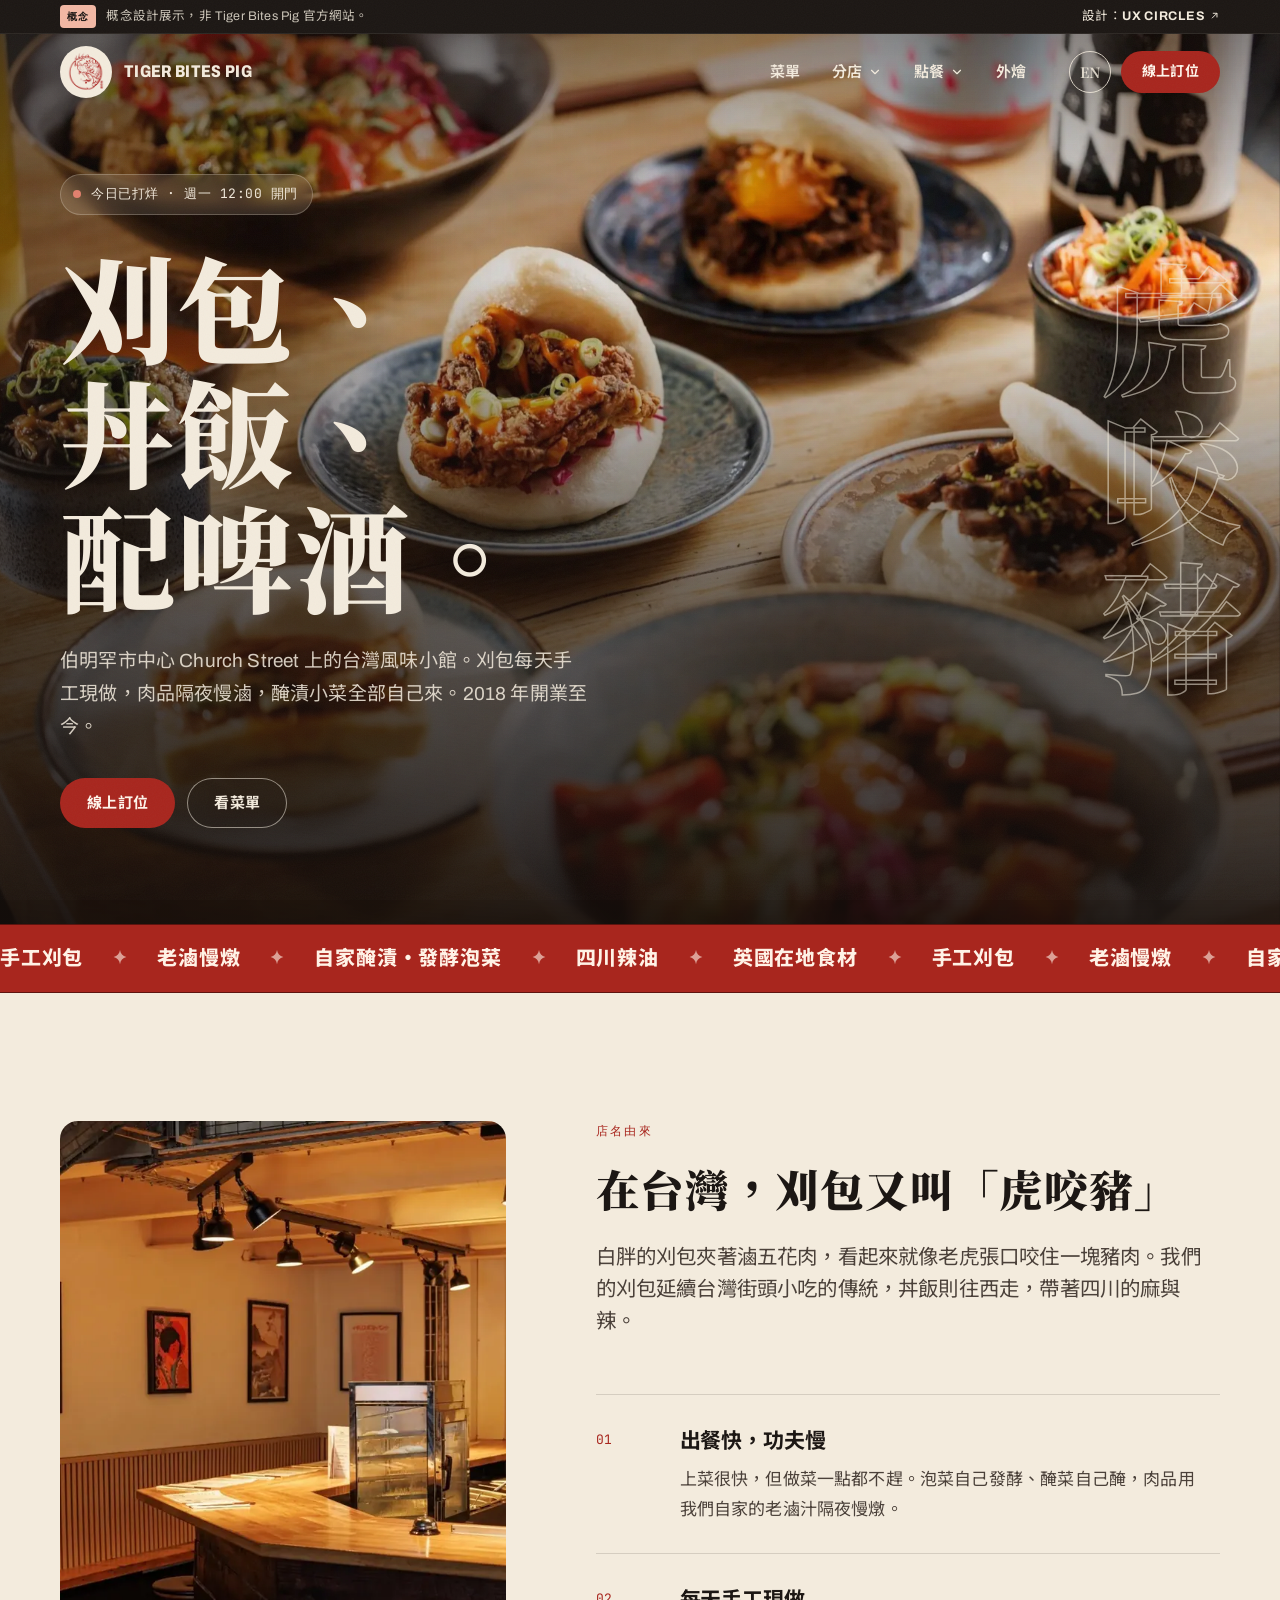
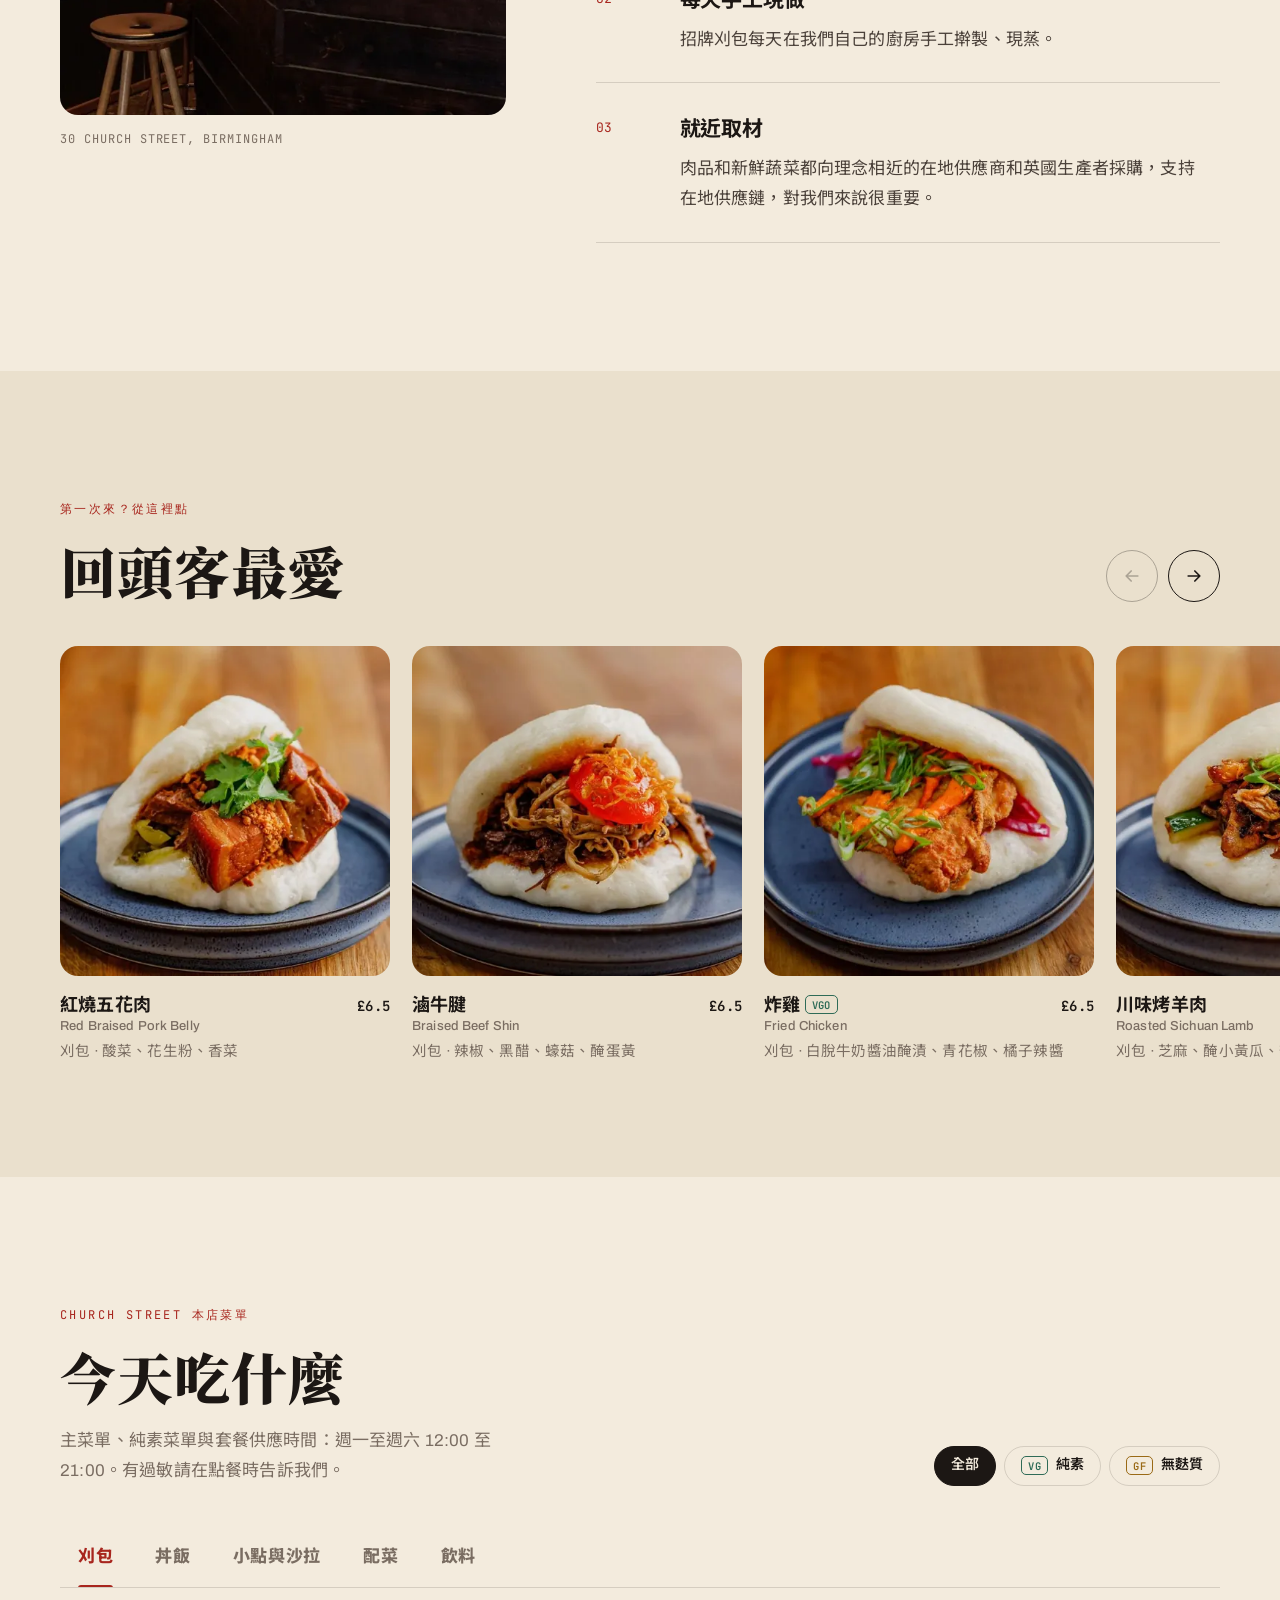
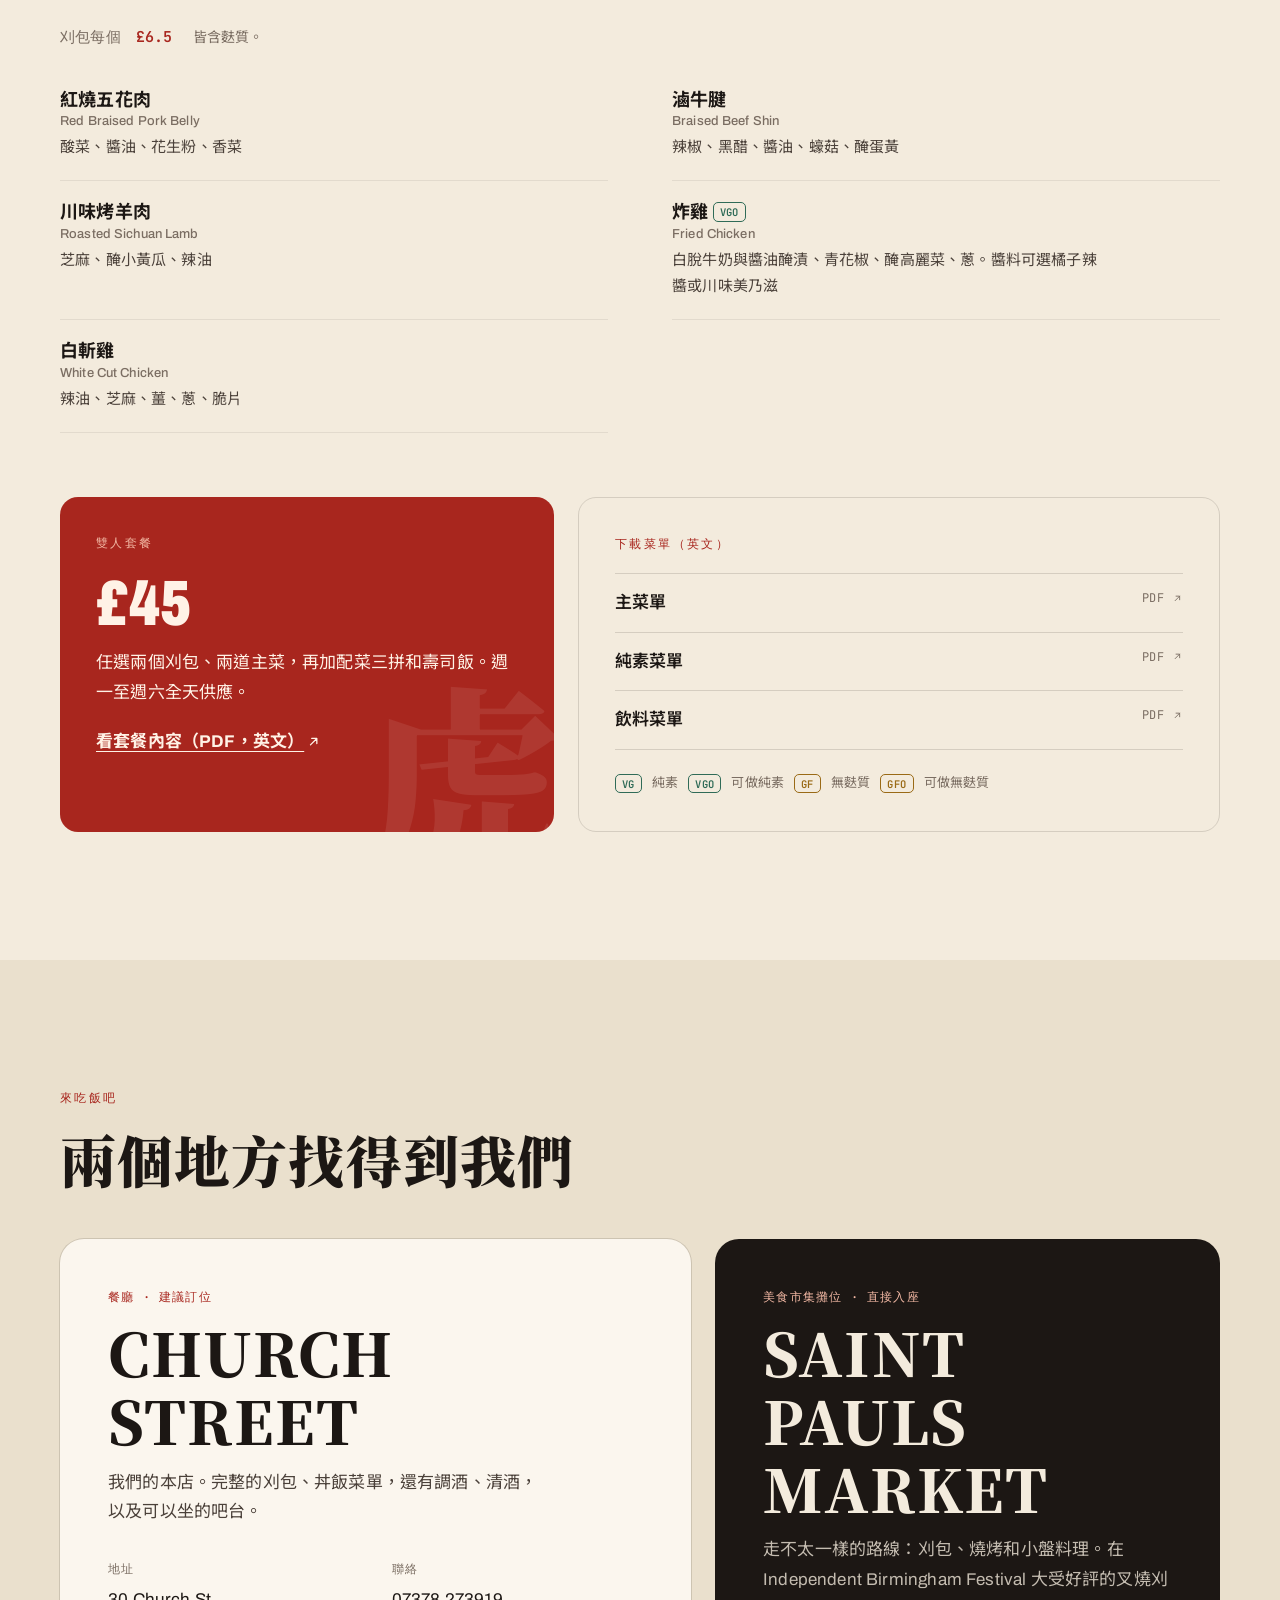
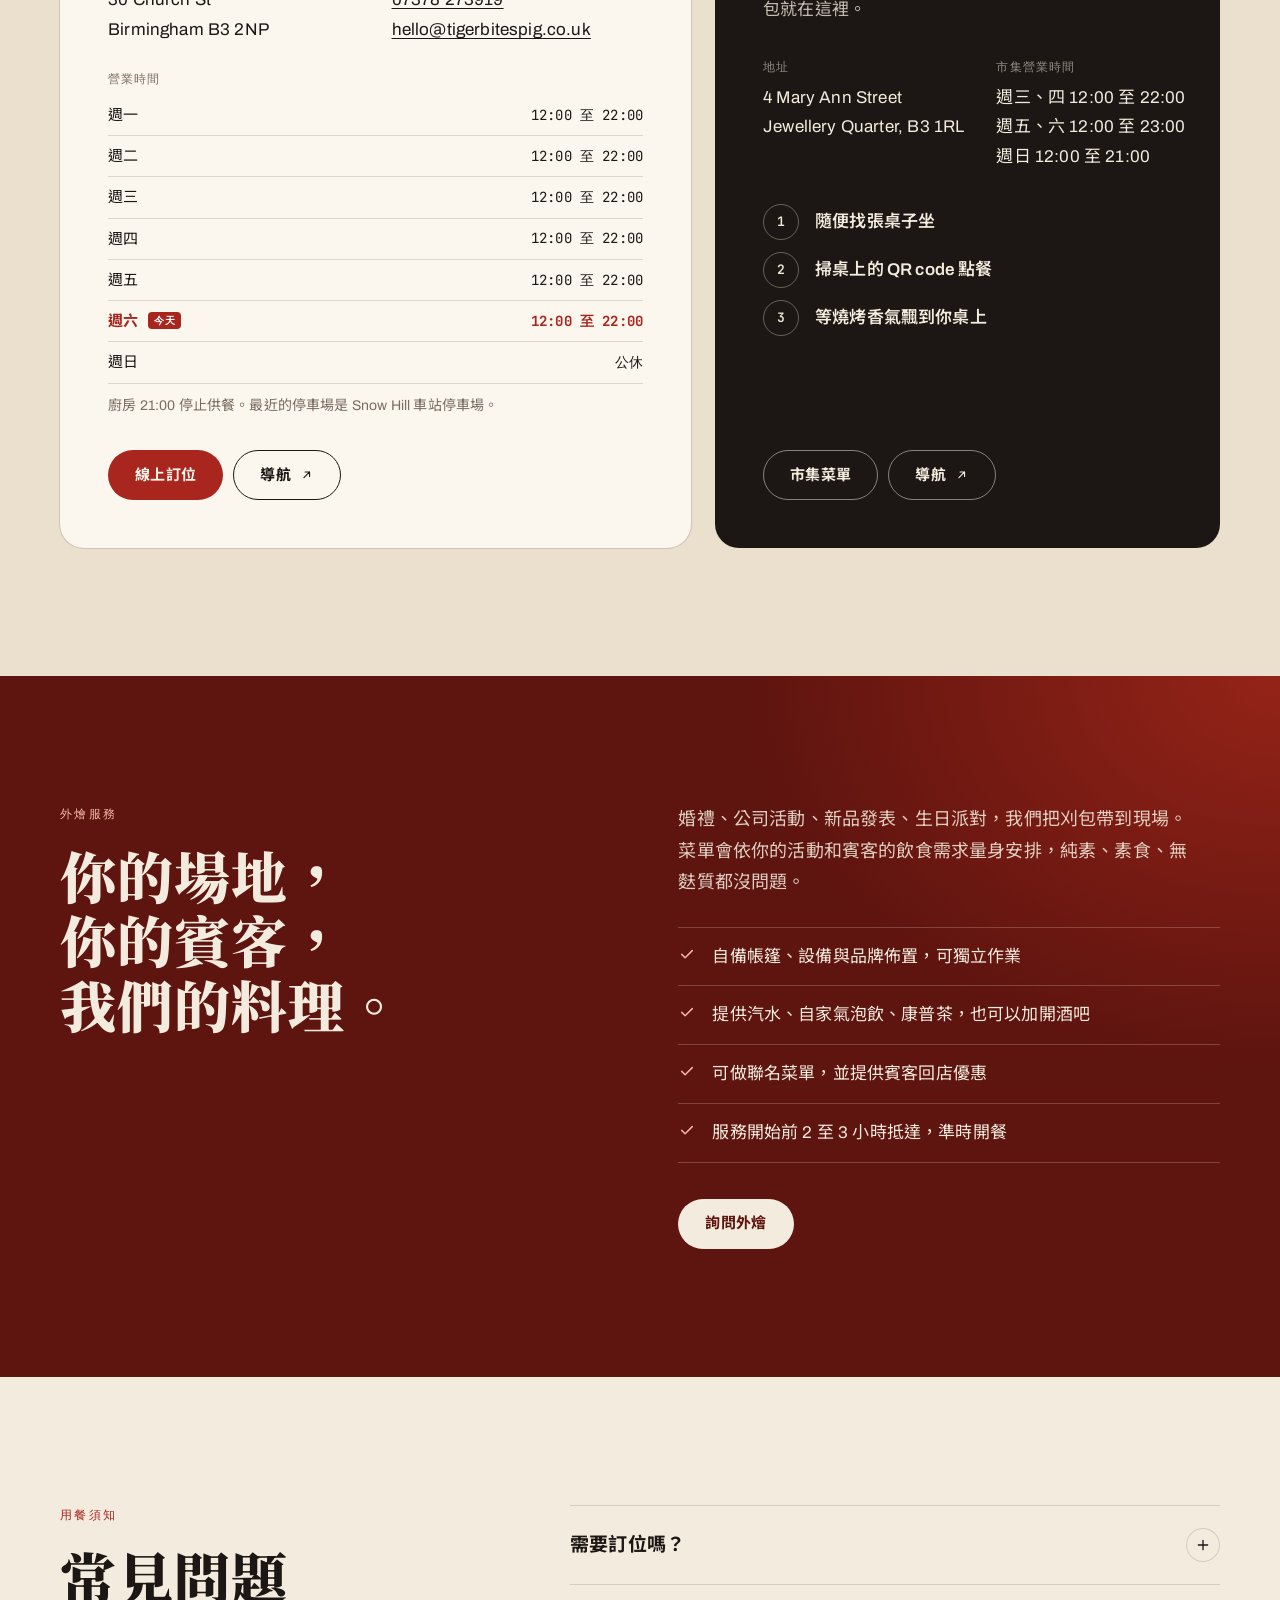
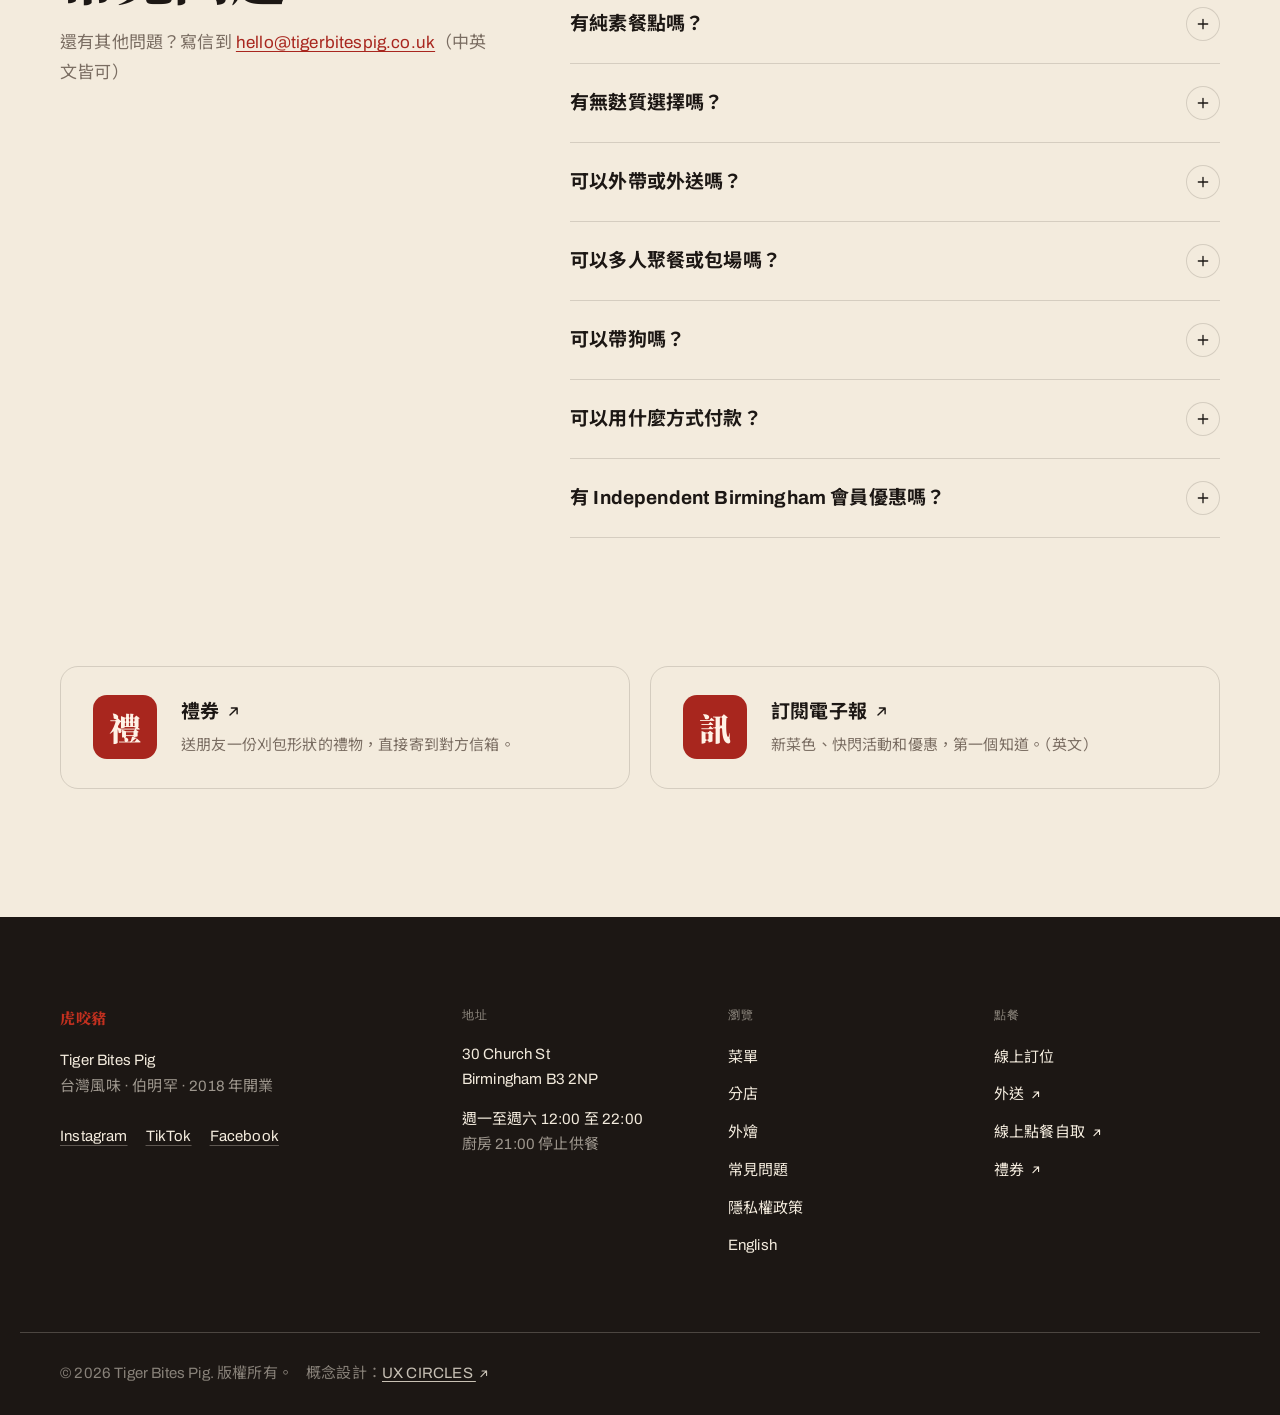
==== commit 4c919de2: "Declutter mobile: lighter menu, simpler header, auto-hiding action bar - Mobile header keeps only lo" ====
--- a/zh/index.html
+++ b/zh/index.html
@@ -7,9 +7,9 @@
   <meta name="description" content="伯明罕市中心 Church Street 的台灣風味餐廳：每天手工現做刈包、隔夜慢滷丼飯、自家醃漬小菜。2018 年開業。">
   <meta name="robots" content="noindex, nofollow">
   <meta name="theme-color" content="#F3EBDD">
-  <link rel="canonical" href="https://tigerbitespig.co.uk/zh/">
-  <link rel="alternate" hreflang="en-GB" href="https://tigerbitespig.co.uk/">
-  <link rel="alternate" hreflang="zh-Hant" href="https://tigerbitespig.co.uk/zh/">
+  <link rel="canonical" href="https://uxcircles.github.io/tigerbitespig/zh/">
+  <link rel="alternate" hreflang="en-GB" href="https://uxcircles.github.io/tigerbitespig/">
+  <link rel="alternate" hreflang="zh-Hant" href="https://uxcircles.github.io/tigerbitespig/zh/">
   <link rel="icon" href="../favicon.ico" sizes="any">
   <link rel="icon" type="image/png" sizes="32x32" href="../favicon-32.png">
   <link rel="apple-touch-icon" href="../apple-touch-icon.png">
@@ -20,9 +20,9 @@
   <meta property="og:site_name" content="Tiger Bites Pig 虎咬豬">
   <meta property="og:title" content="Tiger Bites Pig 虎咬豬 · 伯明罕的刈包、丼飯與啤酒">
   <meta property="og:description" content="每天手工現做刈包、隔夜慢滷丼飯、自家醃漬小菜。伯明罕 Church Street。">
-  <meta property="og:url" content="https://tigerbitespig.co.uk/zh/">
+  <meta property="og:url" content="https://uxcircles.github.io/tigerbitespig/zh/">
   <meta property="og:locale" content="zh_TW">
-  <meta property="og:image" content="https://tigerbitespig.co.uk/assets/img/og.jpg">
+  <meta property="og:image" content="https://uxcircles.github.io/tigerbitespig/assets/img/og.jpg">
   <meta property="og:image:width" content="1200">
   <meta property="og:image:height" content="630">
   <meta name="twitter:card" content="summary_large_image">
@@ -30,7 +30,7 @@
   <link rel="preconnect" href="https://fonts.googleapis.com">
   <link rel="preconnect" href="https://fonts.gstatic.com" crossorigin>
   <link href="https://fonts.googleapis.com/css2?family=Archivo:wdth,wght@62..125,400..900&family=JetBrains+Mono:wght@400;600&family=Noto+Sans+TC:wght@400;500;700&family=Noto+Serif+TC:wght@700;900&display=swap" rel="stylesheet">
-  <link rel="stylesheet" href="../styles.css?v=4">
+  <link rel="stylesheet" href="../styles.css?v=6">
 
   <script type="application/ld+json">
   {
@@ -48,8 +48,8 @@
     },
     "telephone": "+447378273919",
     "email": "hello@tigerbitespig.co.uk",
-    "url": "https://tigerbitespig.co.uk/zh/",
-    "image": "https://tigerbitespig.co.uk/assets/img/og.jpg",
+    "url": "https://uxcircles.github.io/tigerbitespig/zh/",
+    "image": "https://uxcircles.github.io/tigerbitespig/assets/img/og.jpg",
     "acceptsReservations": true,
     "priceRange": "££",
     "openingHoursSpecification": [{
@@ -116,6 +116,7 @@
           <li><a href="#catering">外燴</a></li>
           <li class="nav-mobile-only"><a href="https://tigerbitespig.giftpro.co.uk/vouchers/tiger-bites-pig-gift-voucher/" target="_blank" rel="noopener">禮券 <span class="ext"><svg class="icon icon-ext" aria-hidden="true"><use href="#i-ext"/></svg></span></a></li>
           <li class="nav-mobile-only"><a href="#faq">常見問題</a></li>
+          <li class="nav-lang"><a href="../" lang="en" hreflang="en-GB">English</a></li>
         </ul>
       </nav>
 
@@ -273,7 +274,7 @@
         <div class="panel" role="tabpanel" id="p-bao" aria-labelledby="t-bao">
           <div class="panel-intro">
             <p class="panel-price"><span>刈包每個</span> £6.5</p>
-            <p class="muted small">所有刈包皆含麩質。</p>
+            <p class="muted small">皆含麩質。</p>
           </div>
           <ul class="items">
             <li class="item" data-diet=""><div class="item-row"><h3>紅燒五花肉<span class="en">Red Braised Pork Belly</span></h3></div><p>酸菜、醬油、花生粉、香菜</p></li>
@@ -607,6 +608,6 @@
     </div>
   </div>
 
-  <script src="../main.js?v=3" defer></script>
+  <script src="../main.js?v=4" defer></script>
 </body>
 </html>
--- a/styles.css
+++ b/styles.css
@@ -267,6 +267,9 @@
   .concept-short { display: inline; }
   .credit { display: block; margin: 6px 0 0; }
 }
+@media (max-width: 420px) {
+  .concept-short { display: none; }
+}
 
 /* ==========================================================
    Hero
@@ -435,14 +438,14 @@
 .panel { animation: fade .45s var(--ease); }
 @keyframes fade { from { opacity: 0; transform: translateY(8px); } }
 .panel-intro { display: flex; align-items: baseline; gap: 20px; flex-wrap: wrap; margin-bottom: 18px; }
-.panel-price { font-family: var(--f-mono); font-size: 15px; font-weight: 600; background: var(--ink); color: var(--paper); padding: 6px 12px; border-radius: 8px; }
-.panel-price span { opacity: .65; font-weight: 400; margin-right: 6px; }
+.panel-price { font-family: var(--f-mono); font-size: 15px; font-weight: 600; color: var(--red); }
+.panel-price span { color: var(--ink-3); font-weight: 400; margin-right: 6px; }
 .group-title { font-size: 14px; font-family: var(--f-mono); font-weight: 600; letter-spacing: .1em; text-transform: uppercase; margin: 40px 0 6px; color: var(--ink); }
 .group-title .muted { margin-left: 8px; text-transform: none; letter-spacing: 0; font-weight: 400; font-family: var(--f-body); }
 .panel > .group-title:first-child { margin-top: 0; }
 
 .items { display: grid; grid-template-columns: repeat(2, 1fr); column-gap: clamp(32px, 5vw, 72px); }
-.item { padding: 20px 0; border-bottom: 1px dashed var(--line); transition: opacity .25s; }
+.item { padding: 20px 0; border-bottom: 1px solid rgba(28, 23, 20, .08); transition: opacity .25s; }
 .item[hidden] { display: none; }
 .item-row { display: flex; align-items: baseline; gap: 14px; }
 .item-row h3 { font-size: 18px; font-weight: 700; line-height: 1.3; }
@@ -456,7 +459,7 @@
 .drinks { display: grid; grid-template-columns: repeat(3, 1fr); gap: clamp(28px, 4vw, 56px); }
 .drinks .items { grid-template-columns: 1fr; }
 .drinks .group-title { margin-top: 0; }
-.empty { padding: 40px; text-align: center; border: 1px dashed var(--line); border-radius: var(--radius); color: var(--ink-3); margin-top: 8px; }
+.empty { padding: 40px; text-align: center; border: 1px solid var(--line); border-radius: var(--radius); color: var(--ink-3); margin-top: 8px; }
 
 .menu-foot { display: grid; grid-template-columns: 1fr 1.3fr; gap: 24px; margin-top: 64px; }
 .set-card {
@@ -793,6 +796,38 @@
   html:lang(zh-Hant) .nav-list > li > a, html:lang(zh-Hant) .drop-toggle { font-size: 22px; }
 }
 
+/* ---------- Mobile decluttering ---------- */
+.nav-lang { display: none; }
+@media (max-width: 900px) {
+  .nav-lang { display: block; }
+  .header-actions .lang-switch { display: none; }
+}
+@media (max-width: 560px) {
+  .header-actions .btn-sm { display: none; }
+
+  .menu-head { gap: 20px; margin-bottom: 20px; }
+  .menu-head .muted { font-size: 15px; margin-top: 12px; }
+  .filters { gap: 6px; }
+  .chip { min-height: 34px; padding: 0 14px; font-size: 13.5px; }
+  .chip .tag { display: none; }
+
+  .tabs {
+    margin-bottom: 24px;
+    -webkit-mask-image: linear-gradient(90deg, #000 85%, transparent);
+            mask-image: linear-gradient(90deg, #000 85%, transparent);
+  }
+  .tabs [role="tab"] { padding: 14px 12px; font-size: 15px; }
+  .tabs [role="tab"]:last-child { margin-right: 40px; }
+  .tabs [role="tab"][aria-selected="true"]::after { left: 12px; right: 12px; }
+
+  .panel-intro { gap: 4px 12px; margin-bottom: 4px; }
+  .item { padding: 16px 0; }
+  .item-row h3 { font-size: 17px; }
+  .item p { font-size: 14.5px; }
+
+  .action-bar.is-hidden { transform: translateY(140%); }
+}
+
 @media (prefers-reduced-motion: reduce) {
   *, *::before, *::after { animation-duration: .001ms !important; animation-iteration-count: 1 !important; transition-duration: .001ms !important; }
   html { scroll-behavior: auto; }
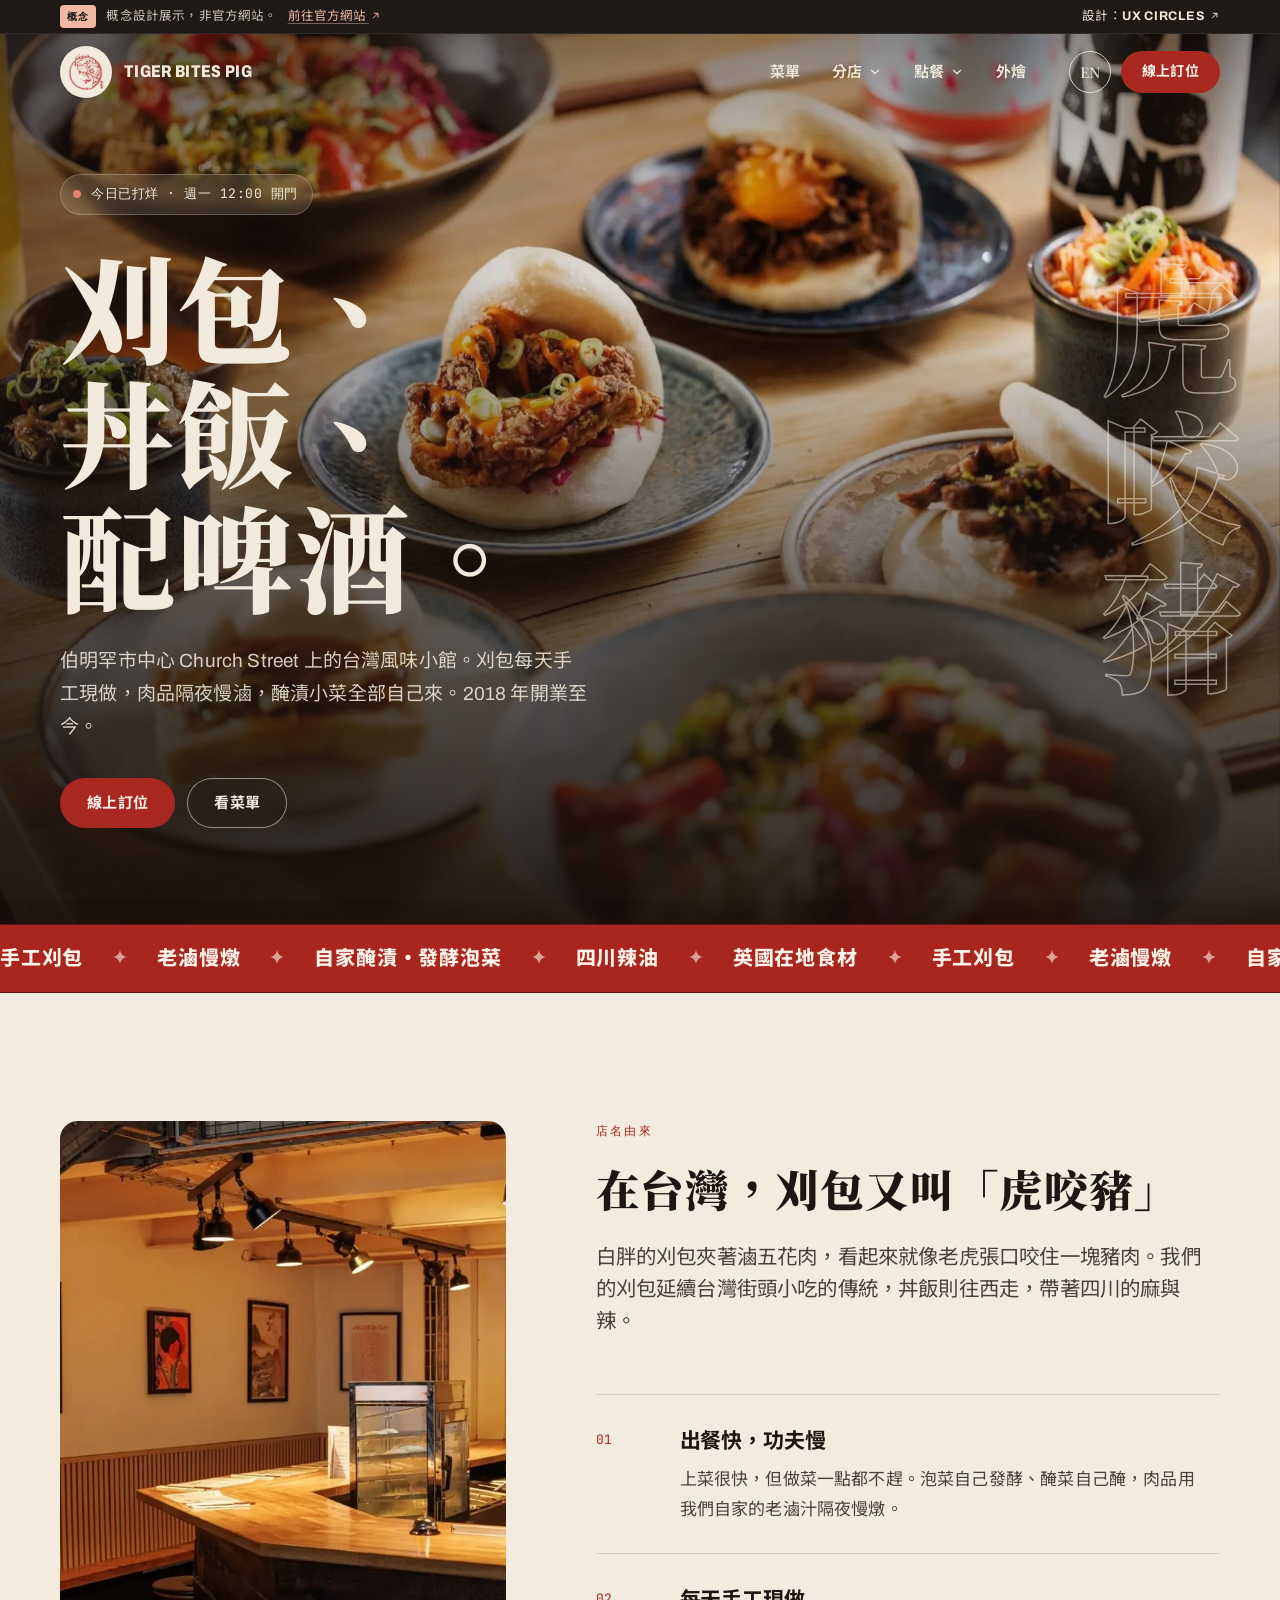
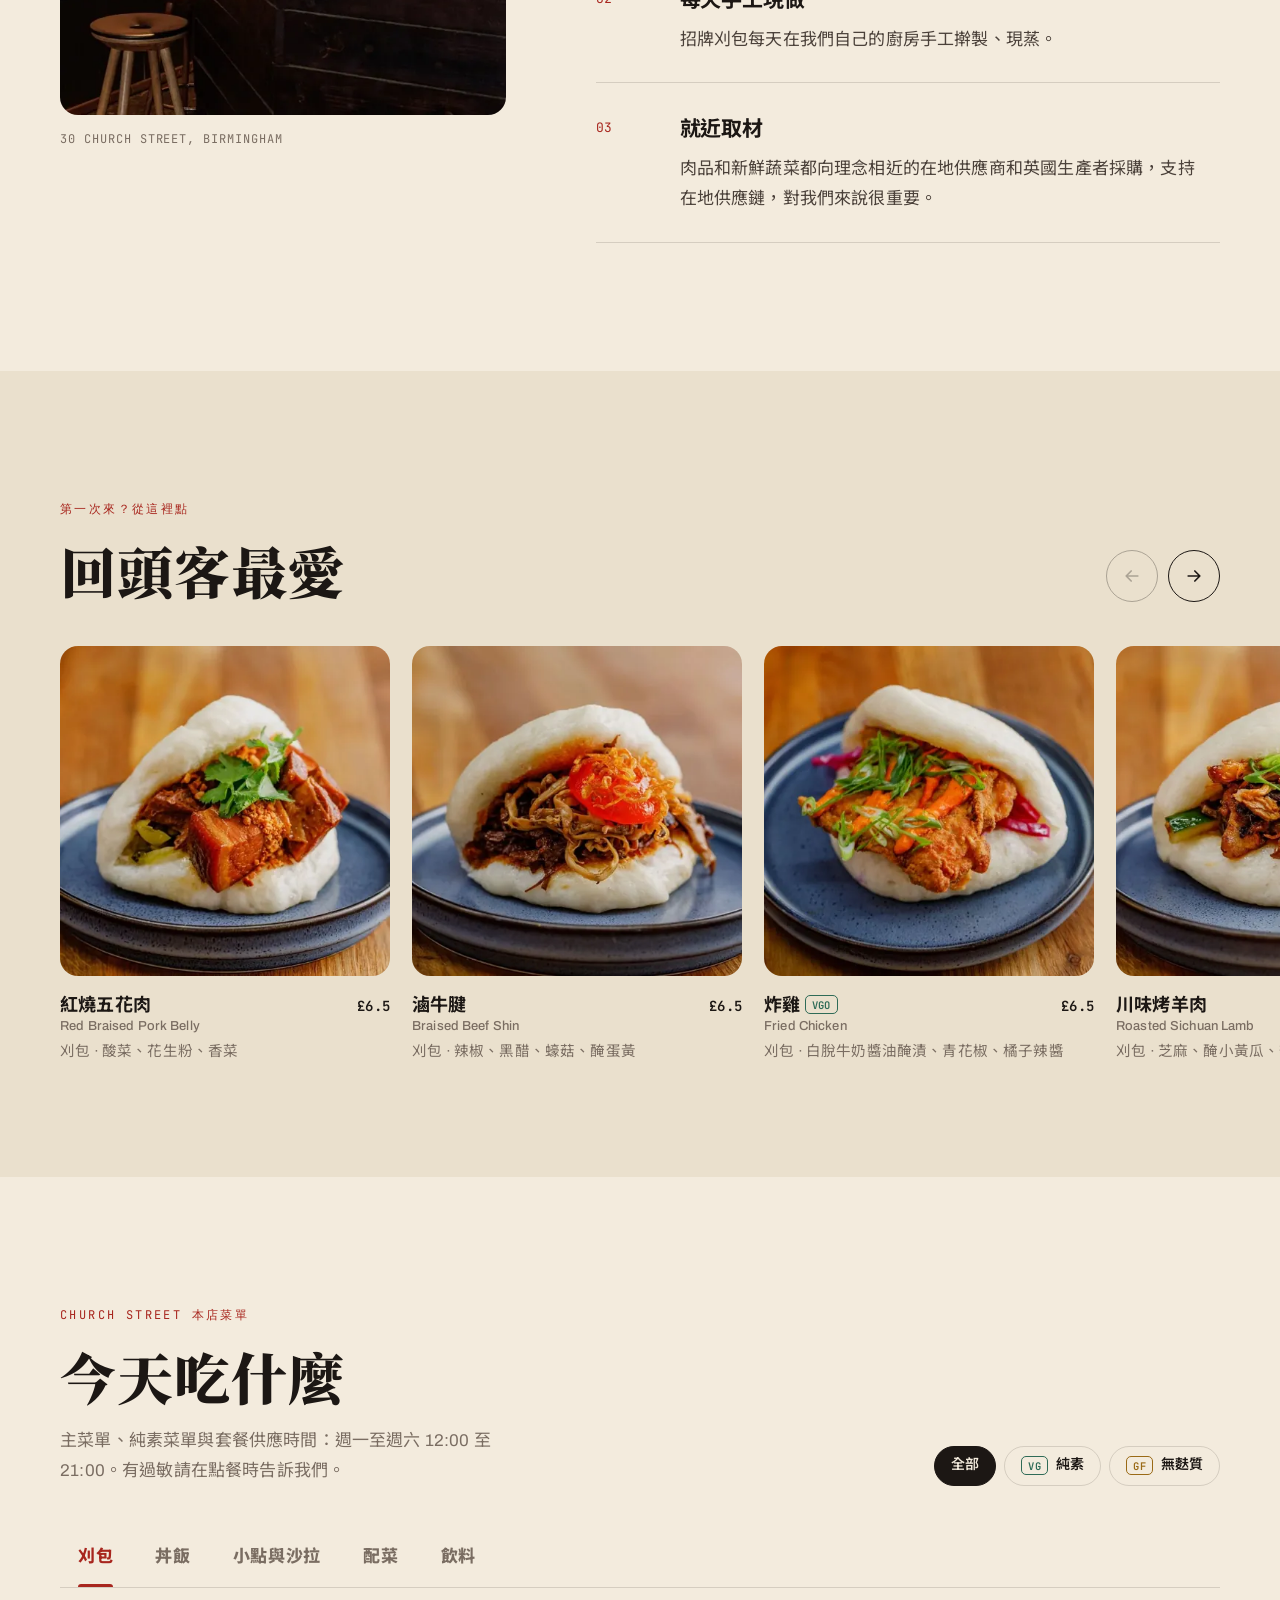
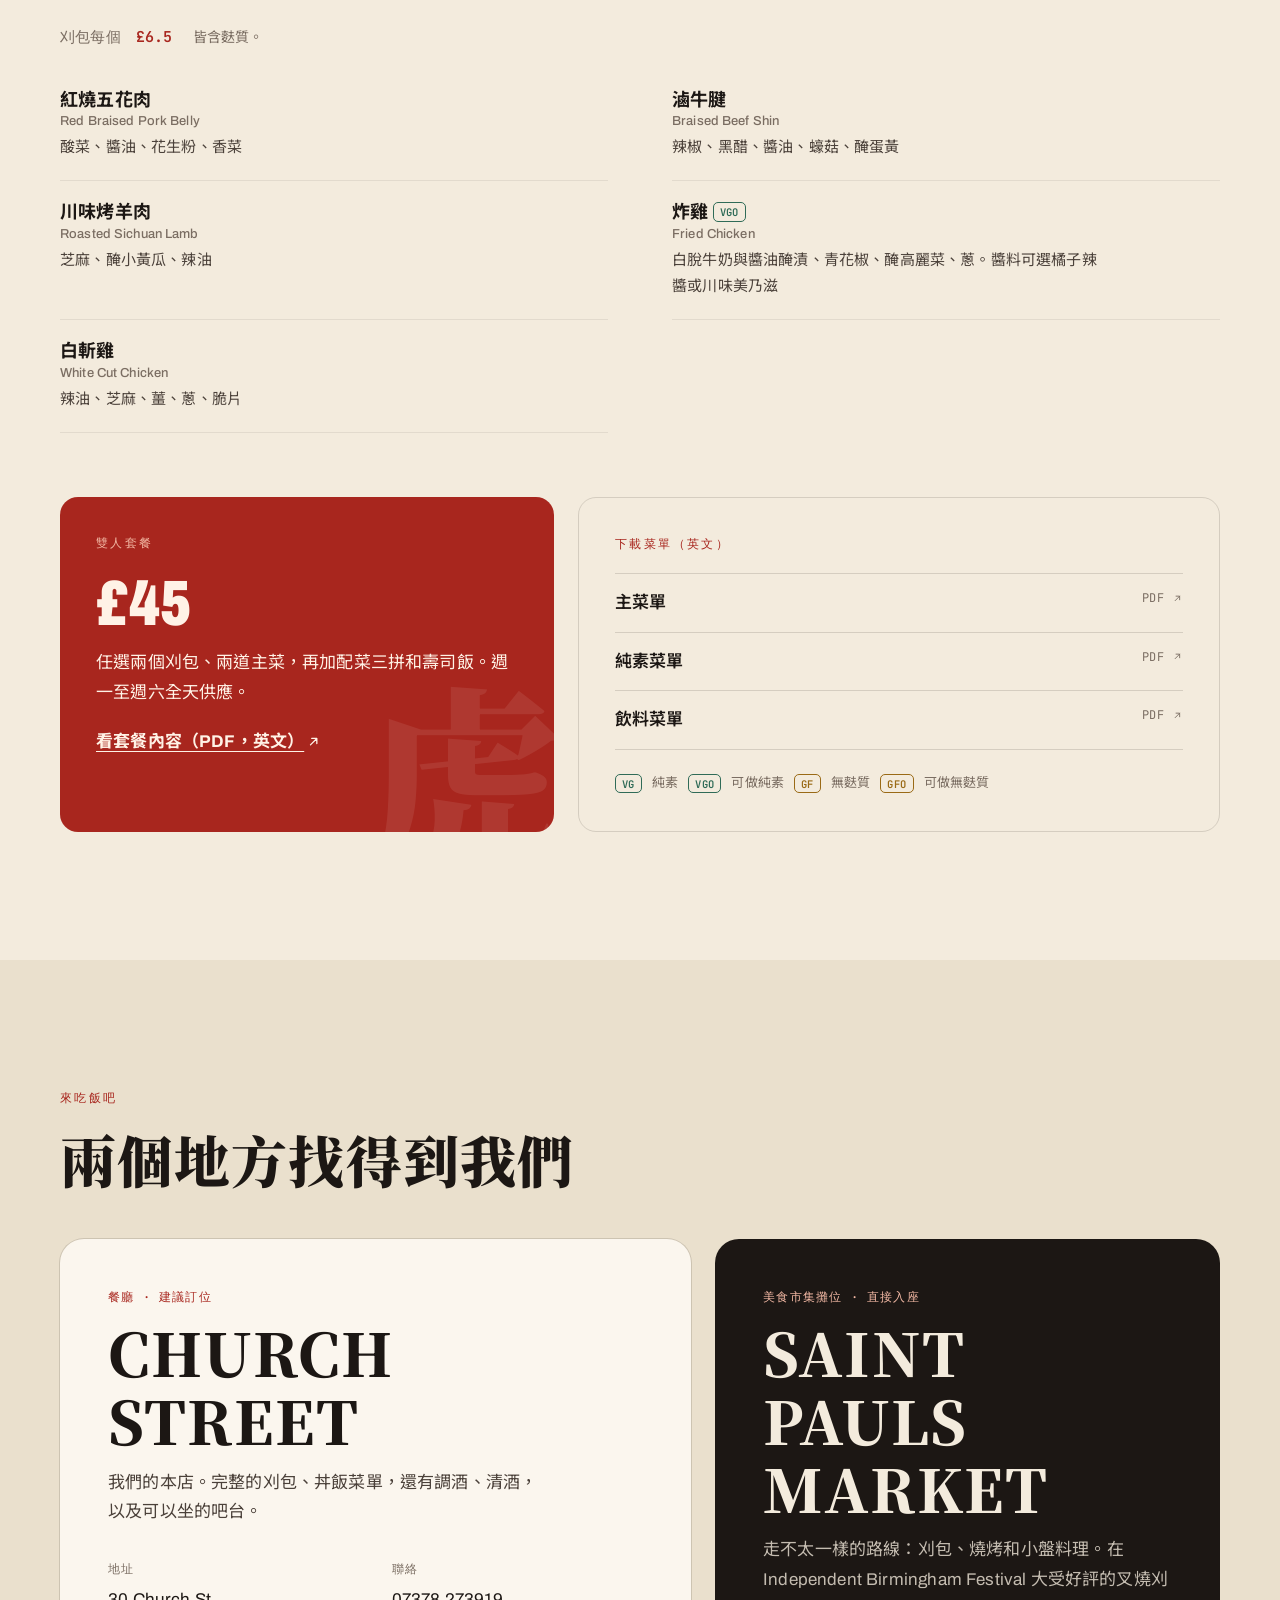
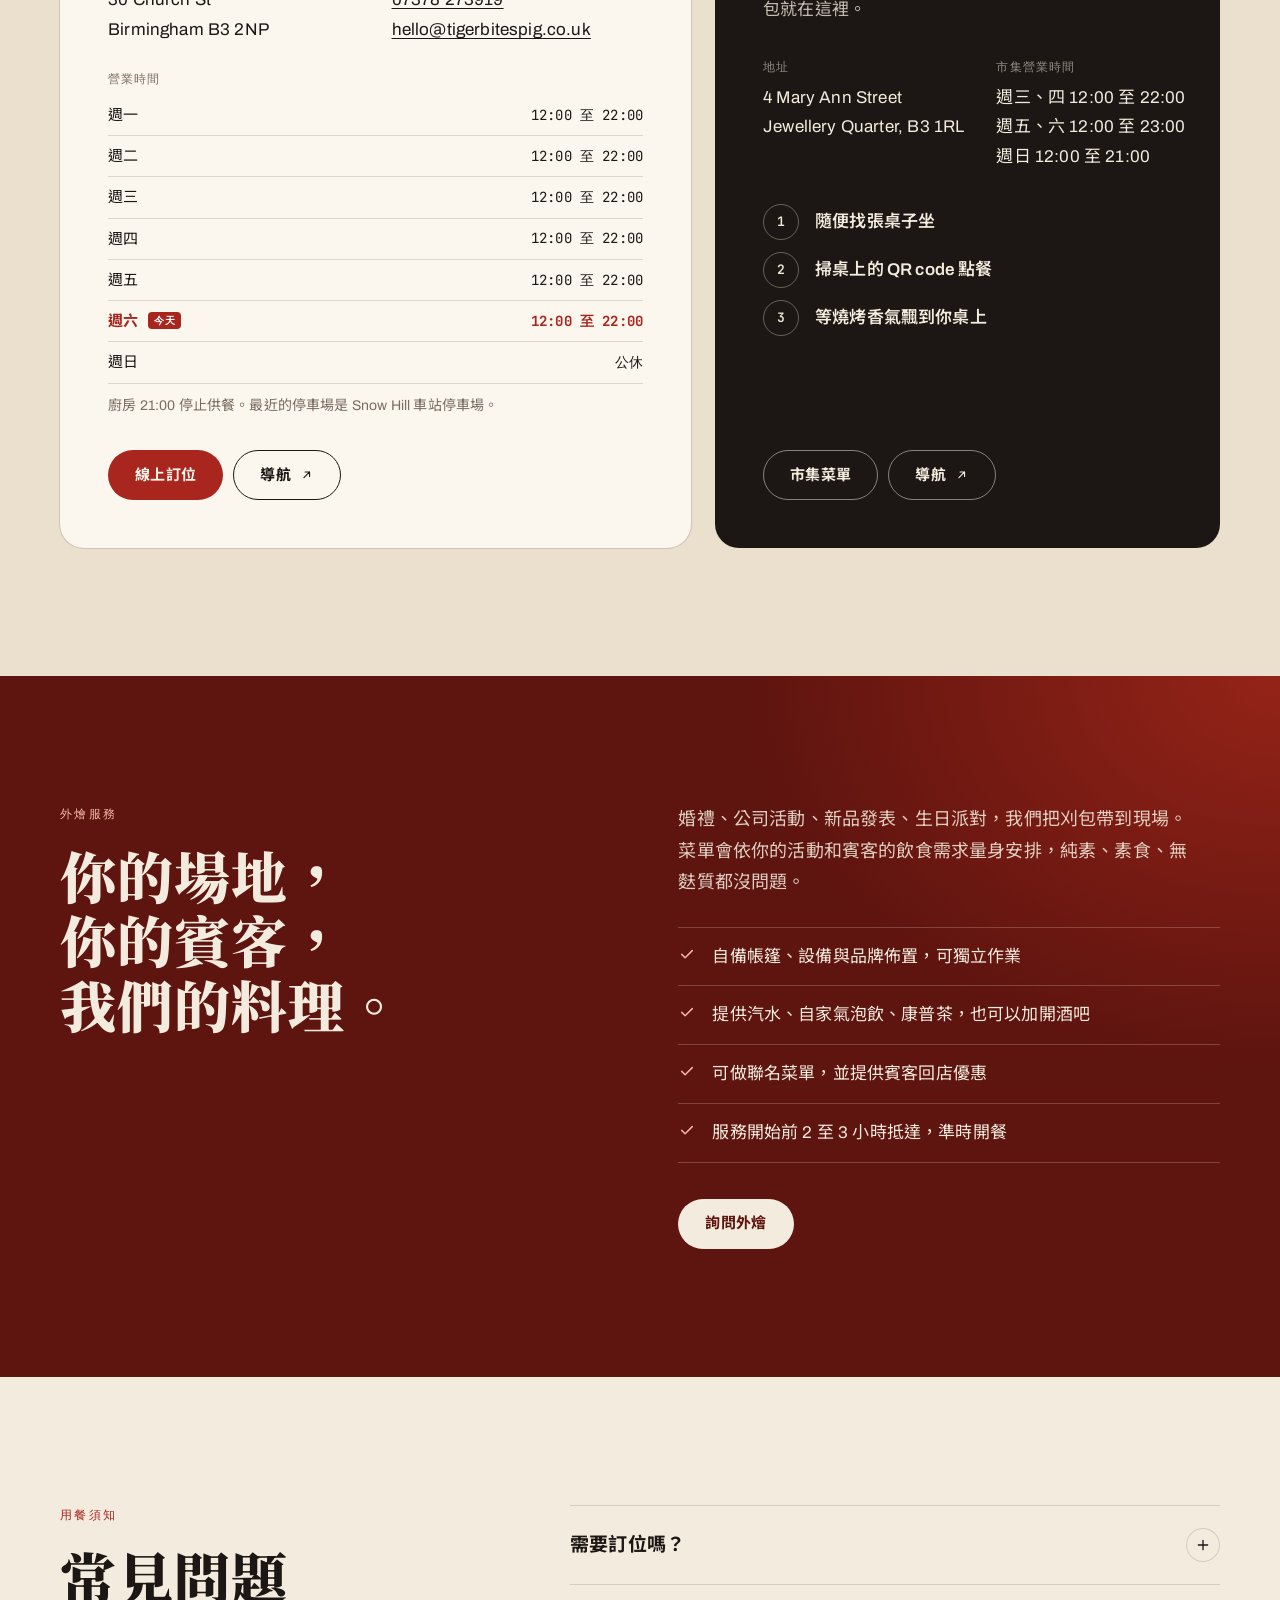
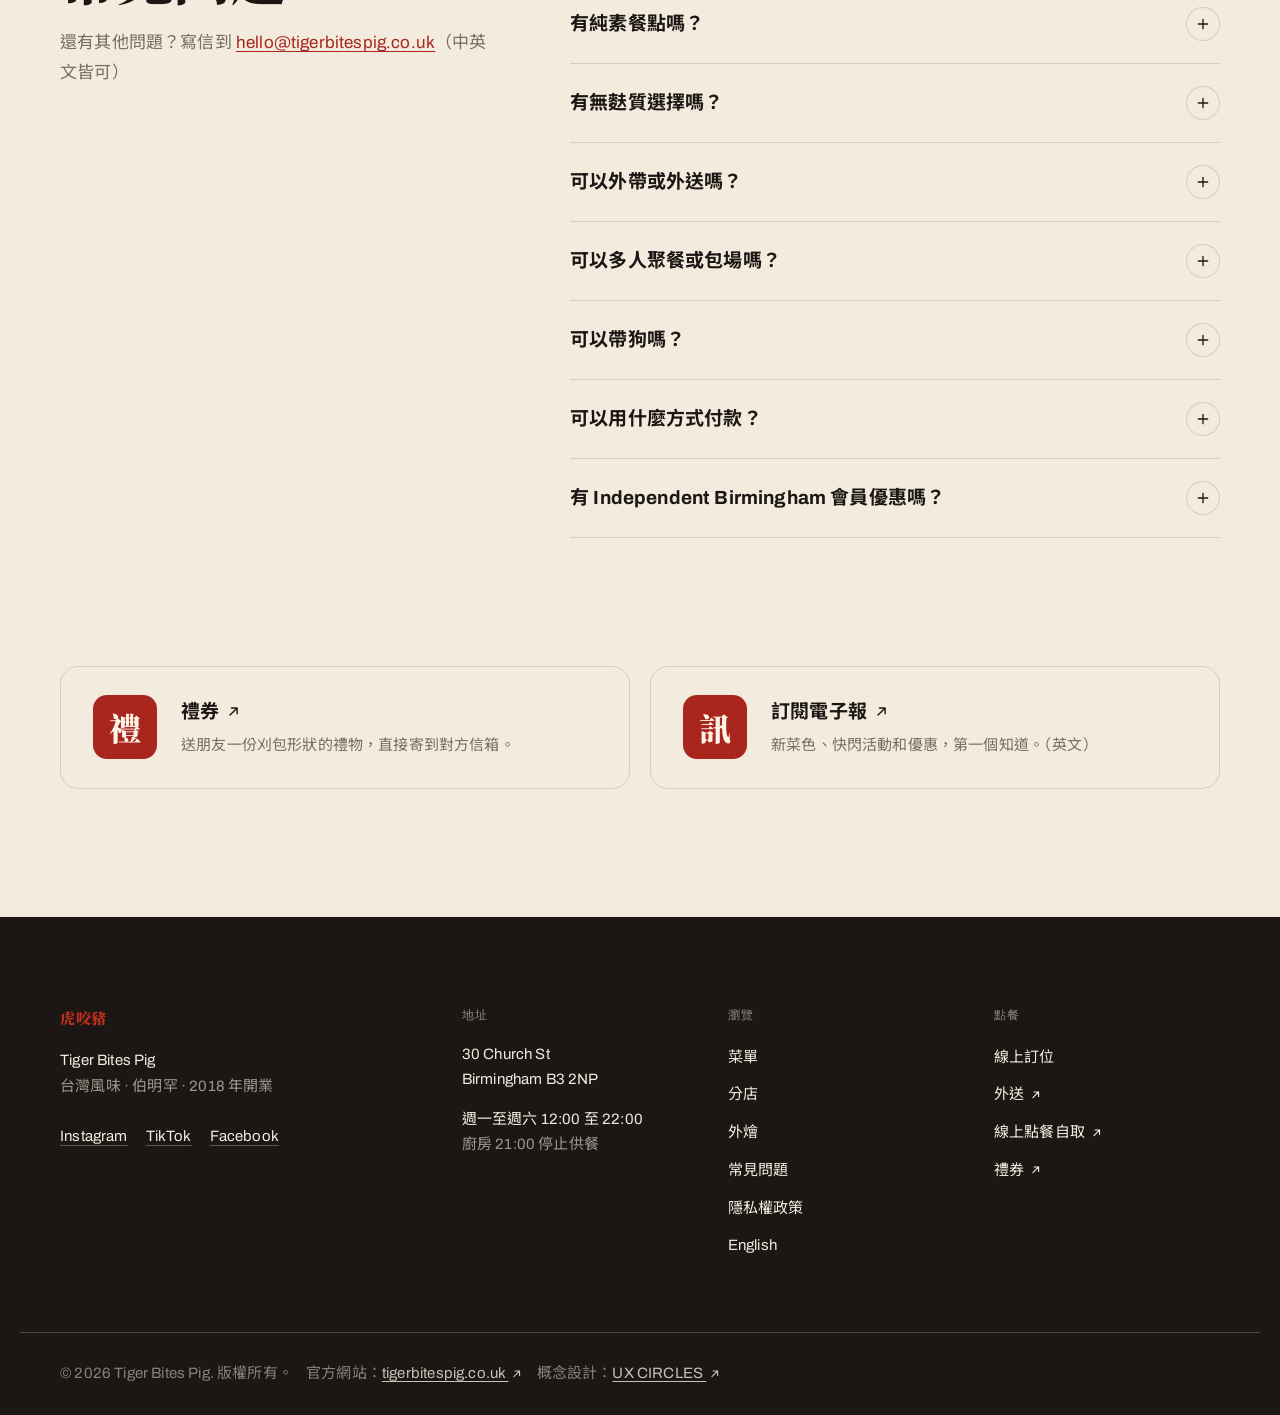
==== commit 2edefb62: "Link to the official Tiger Bites Pig website - Concept bar: 'Visit the official site' link on deskto" ====
--- a/zh/index.html
+++ b/zh/index.html
@@ -30,7 +30,7 @@
   <link rel="preconnect" href="https://fonts.googleapis.com">
   <link rel="preconnect" href="https://fonts.gstatic.com" crossorigin>
   <link href="https://fonts.googleapis.com/css2?family=Archivo:wdth,wght@62..125,400..900&family=JetBrains+Mono:wght@400;600&family=Noto+Sans+TC:wght@400;500;700&family=Noto+Serif+TC:wght@700;900&display=swap" rel="stylesheet">
-  <link rel="stylesheet" href="../styles.css?v=6">
+  <link rel="stylesheet" href="../styles.css?v=8">
 
   <script type="application/ld+json">
   {
@@ -74,8 +74,8 @@
   <header class="site-header" data-header>
     <div class="concept-bar" role="note">
       <div class="wrap concept-inner">
-        <p><span class="concept-tag">概念</span><span class="concept-long">概念設計展示，非 Tiger Bites Pig 官方網站。</span><span class="concept-short">概念設計展示</span></p>
-        <a href="https://ux-circles.com/web" target="_blank" rel="noopener">設計：<strong>UX CIRCLES</strong> <svg class="icon icon-ext" aria-hidden="true"><use href="#i-ext"/></svg></a>
+        <p><span class="concept-tag">概念</span><span class="concept-long">概念設計展示，非官方網站。</span><a class="concept-official" href="https://tigerbitespig.co.uk/" target="_blank" rel="noopener"><span class="concept-long">前往官方網站</span><span class="concept-short">官方網站</span> <svg class="icon icon-ext" aria-hidden="true"><use href="#i-ext"/></svg></a></p>
+        <a href="https://ux-circles.com/web" target="_blank" rel="noopener"><span class="concept-by">設計：</span><strong>UX CIRCLES</strong> <svg class="icon icon-ext" aria-hidden="true"><use href="#i-ext"/></svg></a>
       </div>
     </div>
     <div class="wrap header-inner">
@@ -587,7 +587,7 @@
       </div>
     </div>
     <div class="wrap footer-base">
-      <p>© <span data-year>2026</span> Tiger Bites Pig. 版權所有。 <span class="credit">概念設計：<a href="https://ux-circles.com/web" target="_blank" rel="noopener">UX CIRCLES <svg class="icon icon-ext" aria-hidden="true"><use href="#i-ext"/></svg></a></span></p>
+      <p>© <span data-year>2026</span> Tiger Bites Pig. 版權所有。 <span class="credit">官方網站：<a href="https://tigerbitespig.co.uk/" target="_blank" rel="noopener">tigerbitespig.co.uk <svg class="icon icon-ext" aria-hidden="true"><use href="#i-ext"/></svg></a></span> <span class="credit">概念設計：<a href="https://ux-circles.com/web" target="_blank" rel="noopener">UX CIRCLES <svg class="icon icon-ext" aria-hidden="true"><use href="#i-ext"/></svg></a></span></p>
     </div>
   </footer>
 
--- a/styles.css
+++ b/styles.css
@@ -164,10 +164,15 @@
 }
 .site-header.is-solid {
   background: rgba(243, 235, 221, .92);
+  box-shadow: 0 1px 0 var(--line);
+  color: var(--ink);
+}
+/* Blur lives on a pseudo-element: backdrop-filter on the header itself would
+   make it the containing block for the fixed mobile nav and clip it. */
+.site-header.is-solid::before {
+  content: ""; position: absolute; inset: 0; z-index: -1;
   backdrop-filter: saturate(1.4) blur(14px);
   -webkit-backdrop-filter: saturate(1.4) blur(14px);
-  box-shadow: 0 1px 0 var(--line);
-  color: var(--ink);
 }
 .header-inner { height: var(--header-h); display: flex; align-items: center; gap: 28px; }
 .brand { display: flex; align-items: center; gap: 12px; text-decoration: none; flex-shrink: 0; }
@@ -259,6 +264,12 @@
 .concept-inner a { flex-shrink: 0; color: var(--paper); text-decoration: none; letter-spacing: .02em; }
 .concept-inner a strong { letter-spacing: .06em; }
 .concept-inner a:hover { color: #F2B8A4; }
+.concept-inner .concept-official {
+  color: #F2B8A4;
+  text-decoration: underline; text-underline-offset: 3px; text-decoration-color: rgba(242, 184, 164, .45);
+  letter-spacing: 0;
+}
+.concept-inner .concept-official:hover { color: var(--paper); text-decoration-color: currentColor; }
 .credit { display: inline-block; margin-left: 10px; }
 .credit a { color: rgba(243, 235, 221, .8); text-underline-offset: 3px; }
 .credit a:hover { color: #F2B8A4; }
@@ -267,8 +278,8 @@
   .concept-short { display: inline; }
   .credit { display: block; margin: 6px 0 0; }
 }
-@media (max-width: 420px) {
-  .concept-short { display: none; }
+@media (max-width: 640px) {
+  .concept-inner .concept-official { display: none; }
 }
 
 /* ==========================================================
@@ -415,7 +426,8 @@
 
 .tabs {
   display: flex; gap: 6px;
-  overflow-x: auto; scrollbar-width: none;
+  overflow-x: auto; overflow-y: hidden; scrollbar-width: none;
+  overscroll-behavior-x: contain;
   border-bottom: 1px solid var(--line);
   margin-bottom: 36px;
 }
@@ -433,7 +445,7 @@
 }
 .tabs [role="tab"]:hover { color: var(--ink); }
 .tabs [role="tab"][aria-selected="true"] { color: var(--red); }
-.tabs [role="tab"][aria-selected="true"]::after { content: ""; position: absolute; left: 18px; right: 18px; bottom: -1px; height: 3px; background: var(--red); border-radius: 3px 3px 0 0; }
+.tabs [role="tab"][aria-selected="true"]::after { content: ""; position: absolute; left: 18px; right: 18px; bottom: 0; height: 3px; background: var(--red); border-radius: 3px 3px 0 0; }
 
 .panel { animation: fade .45s var(--ease); }
 @keyframes fade { from { opacity: 0; transform: translateY(8px); } }
@@ -625,6 +637,7 @@
 @media (max-width: 1080px) {
   .footer-grid { grid-template-columns: 1fr 1fr; }
   .drinks { grid-template-columns: 1fr 1fr; }
+  .loc-alt .loc-facts { grid-template-columns: 1fr; }
 }
 
 @media (max-width: 900px) {
@@ -706,7 +719,7 @@
   .hero-cjk { display: none; }
   .status { font-size: 12px; }
   .sig-head .rail-ctrl { display: none; }
-  .loc-facts { grid-template-columns: 1fr; }
+  .loc-facts, .loc-alt .loc-facts { grid-template-columns: 1fr; }
   .loc-facts .span-2 { grid-column: auto; }
   .footer-grid { grid-template-columns: 1fr; }
   .faq-list details p { padding-right: 0; }
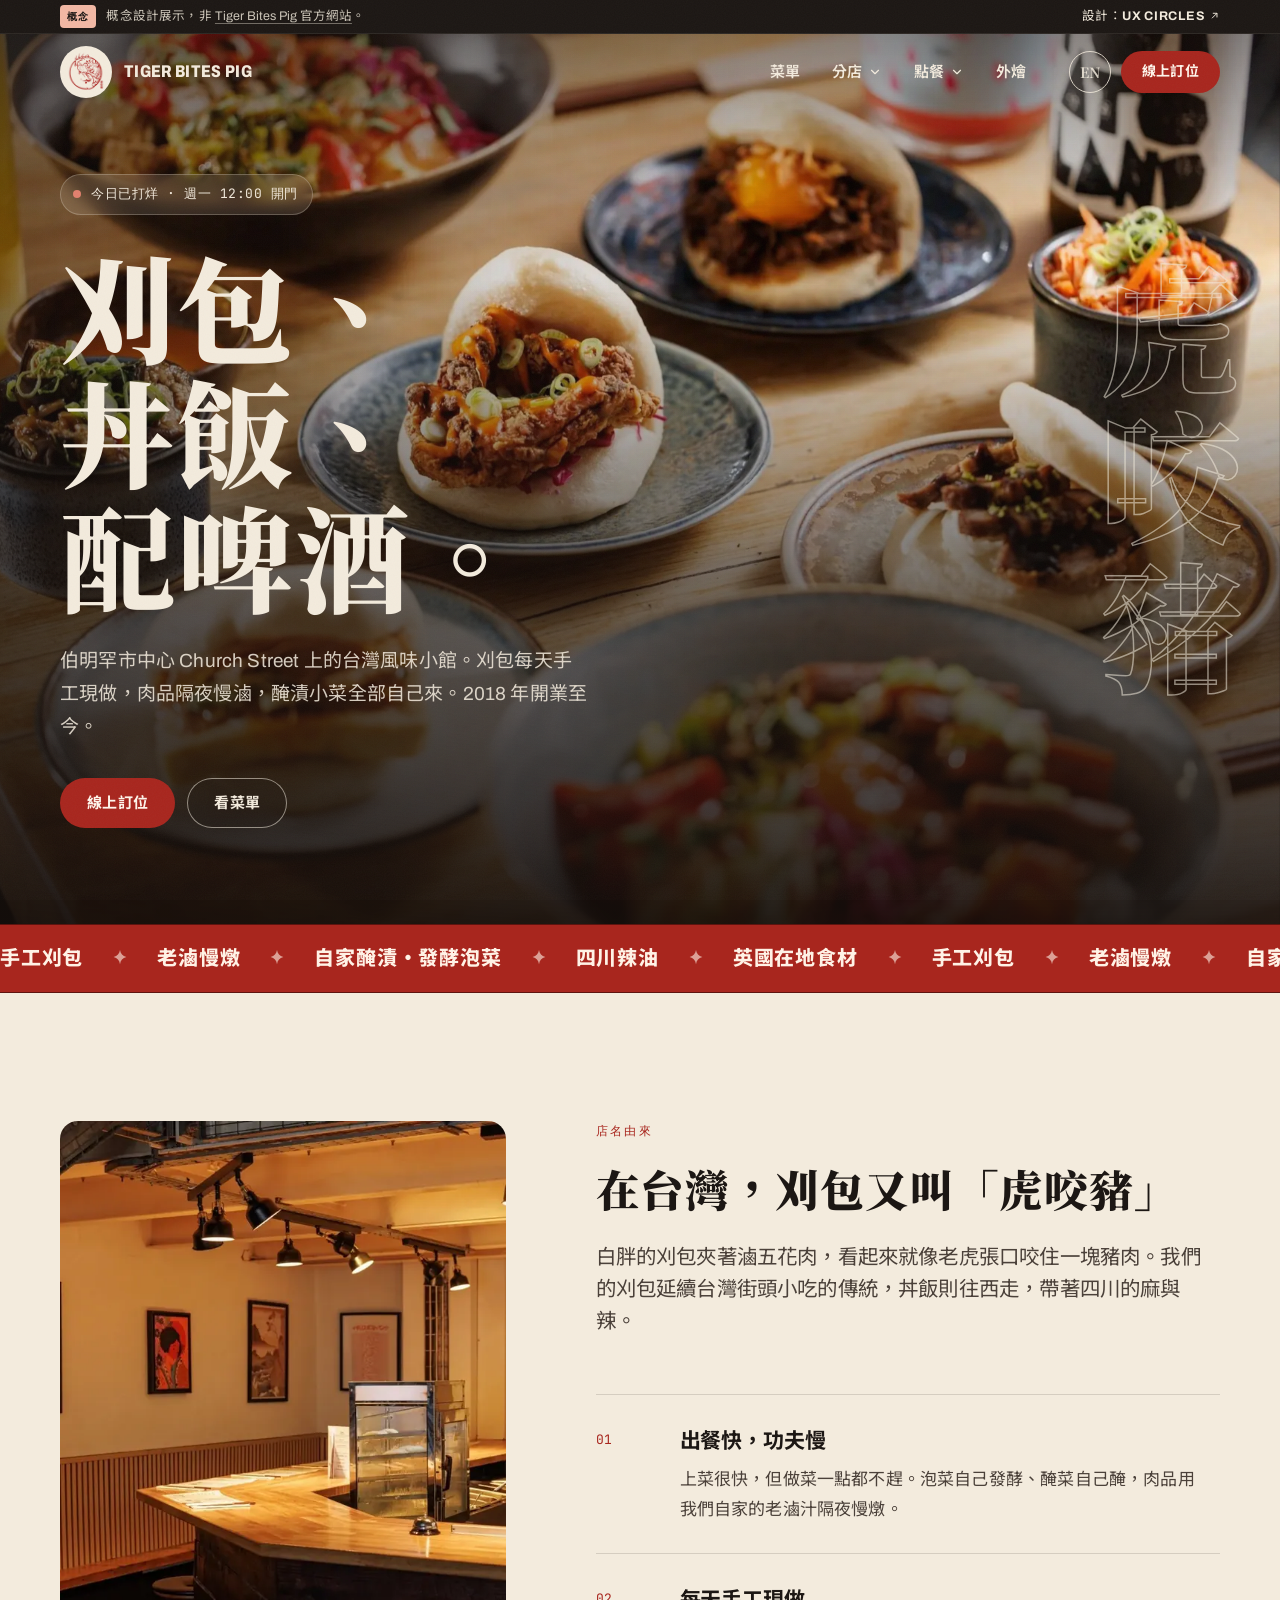
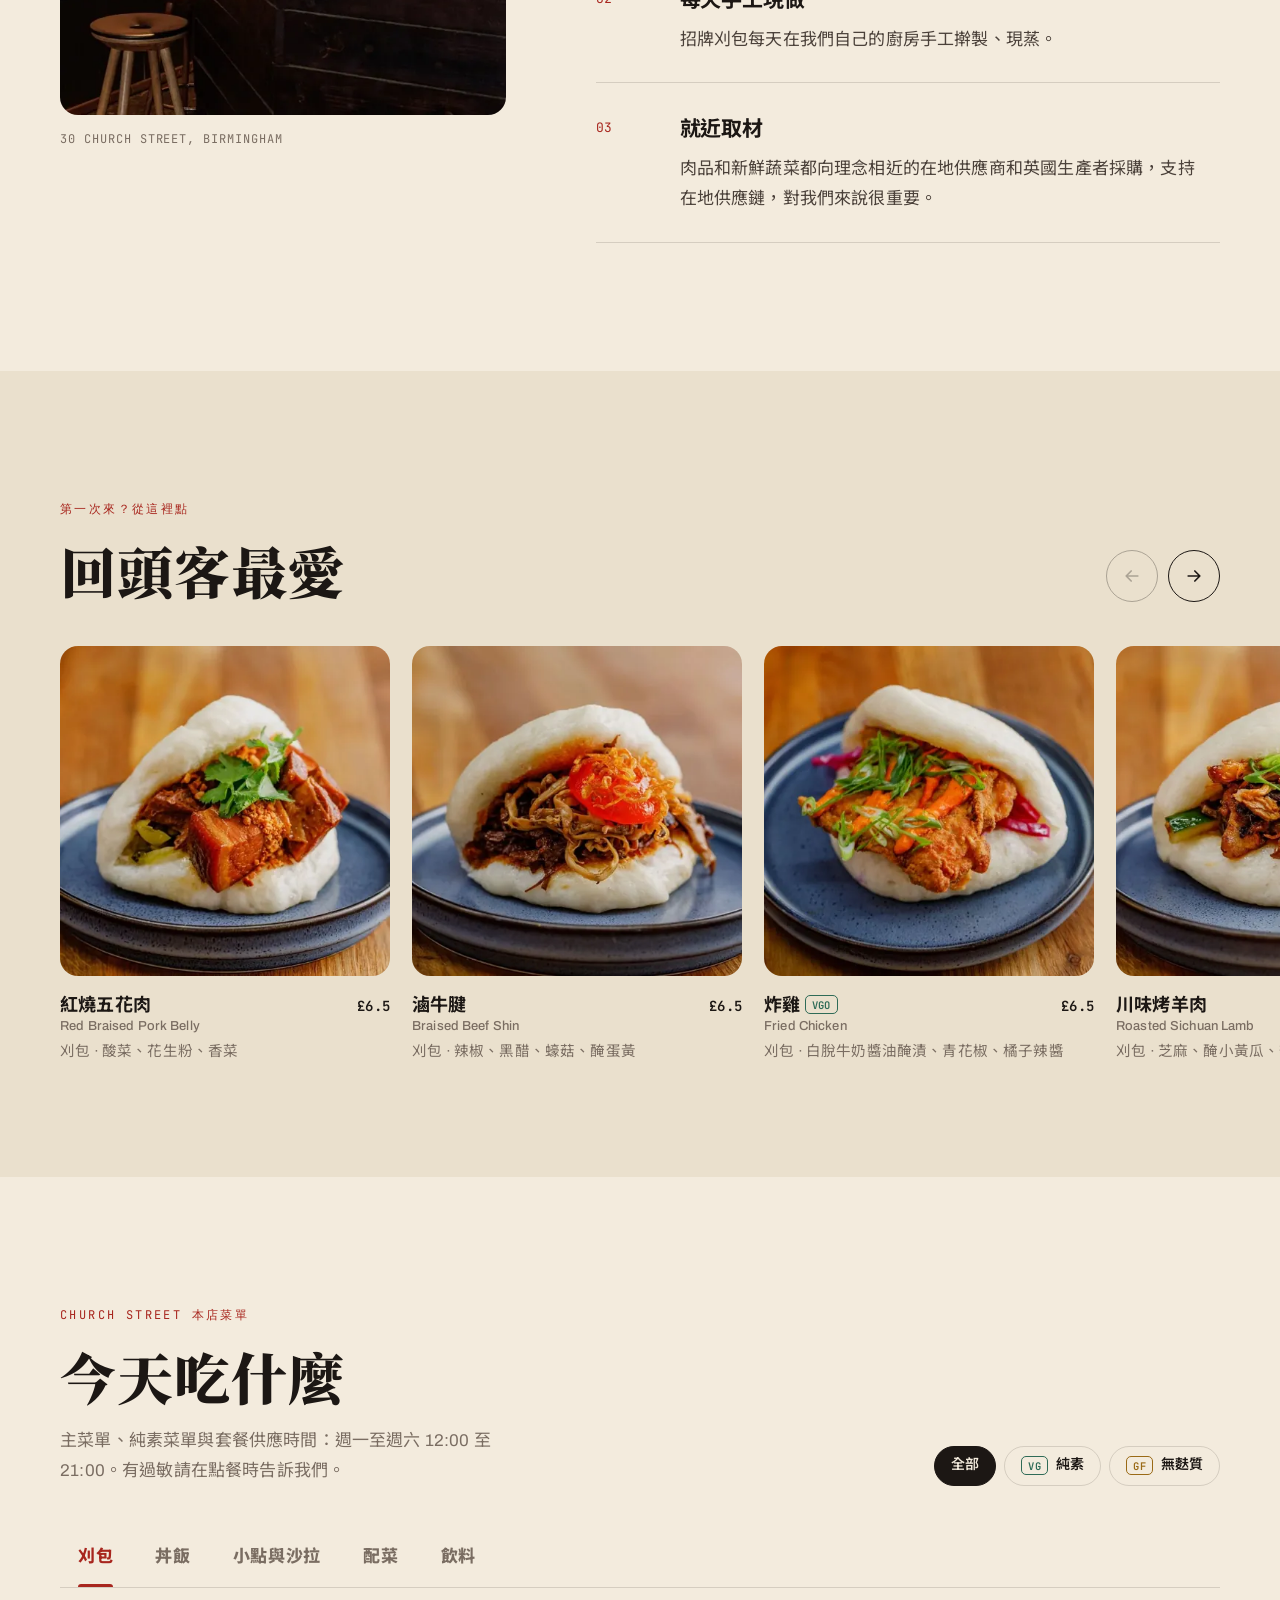
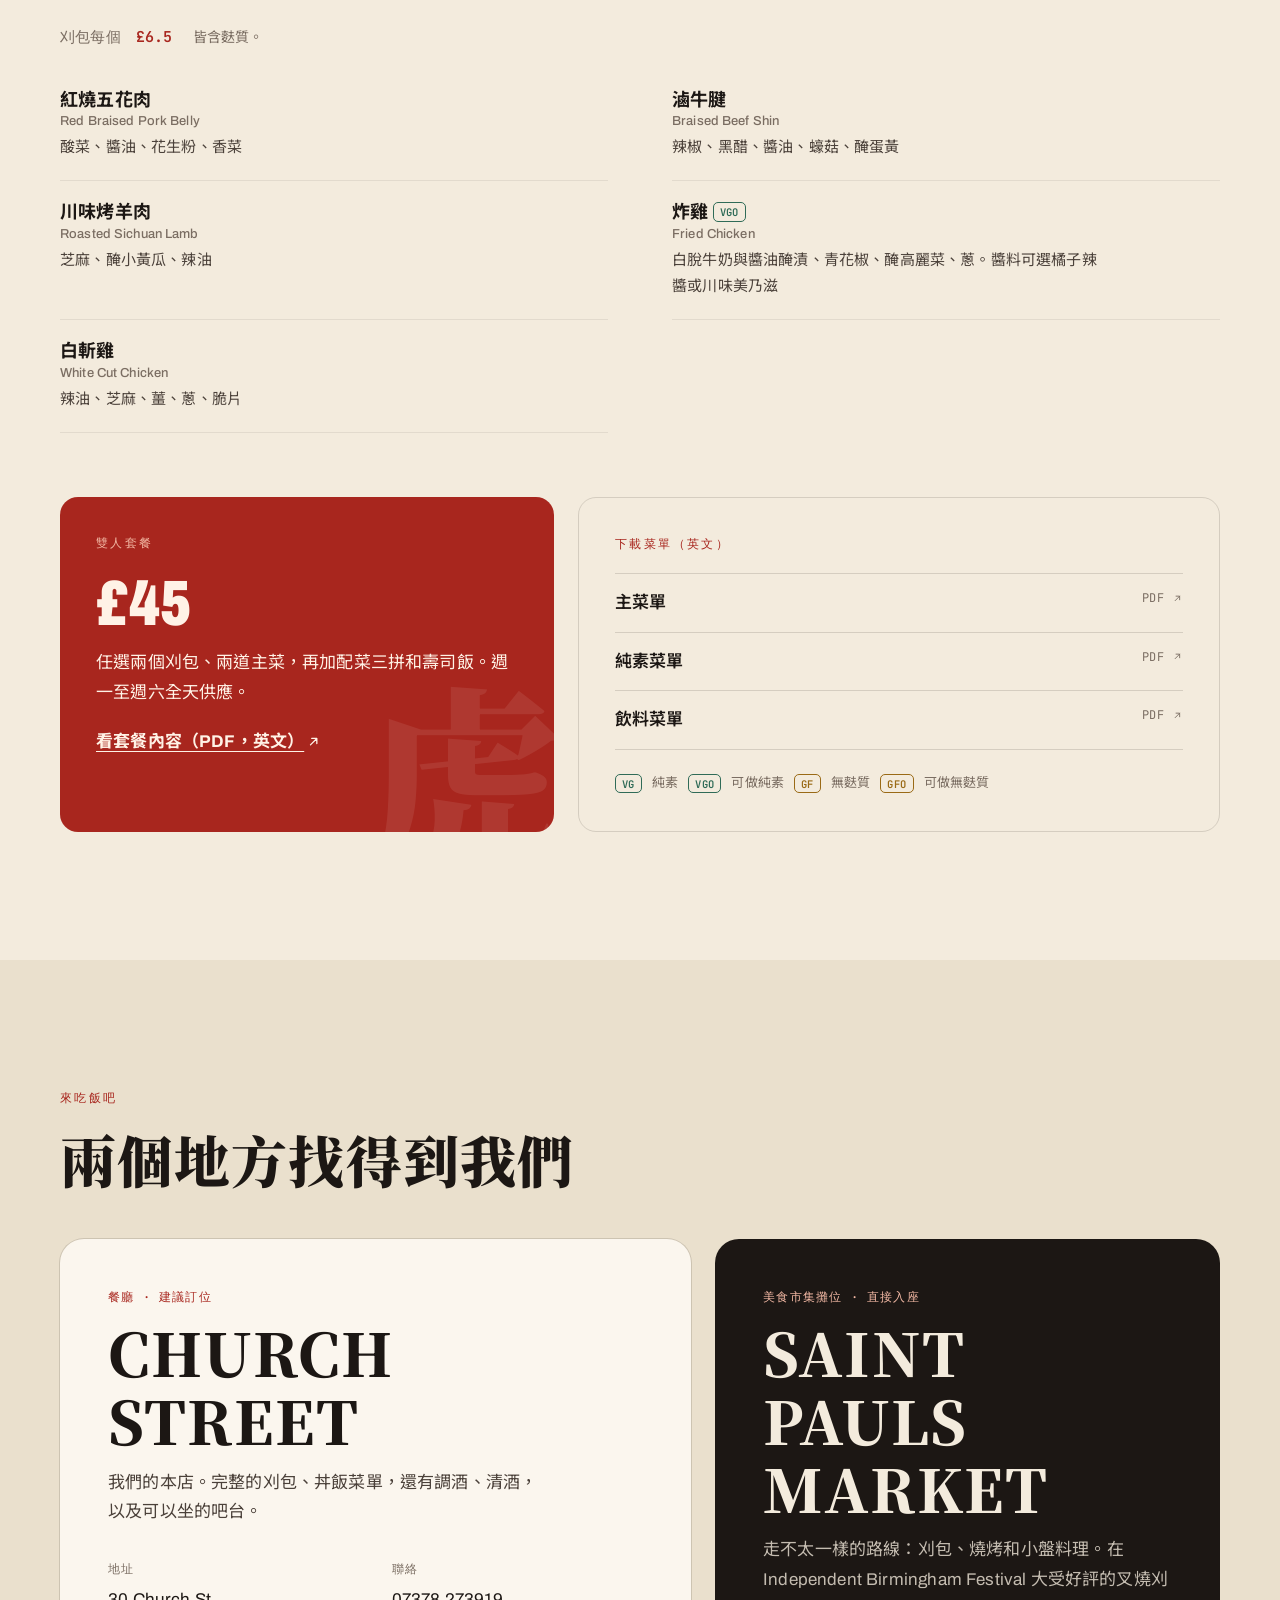
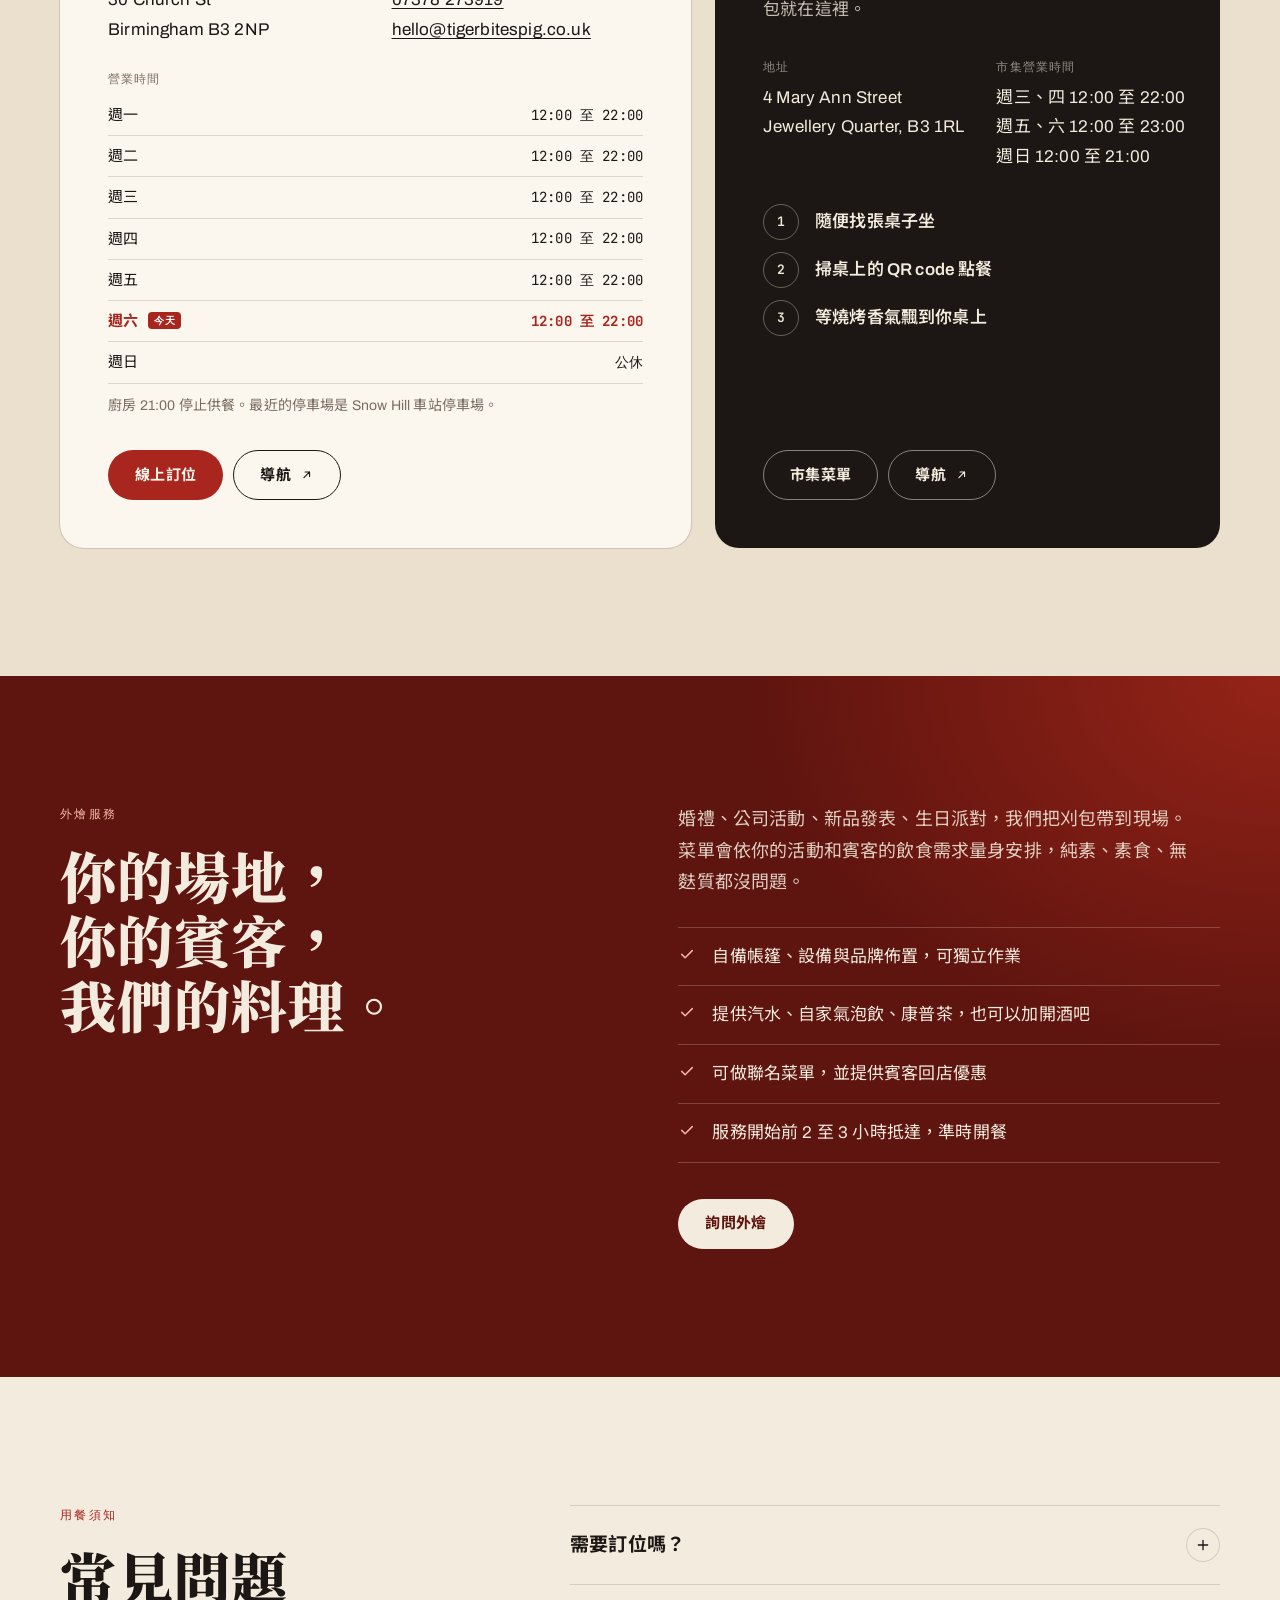
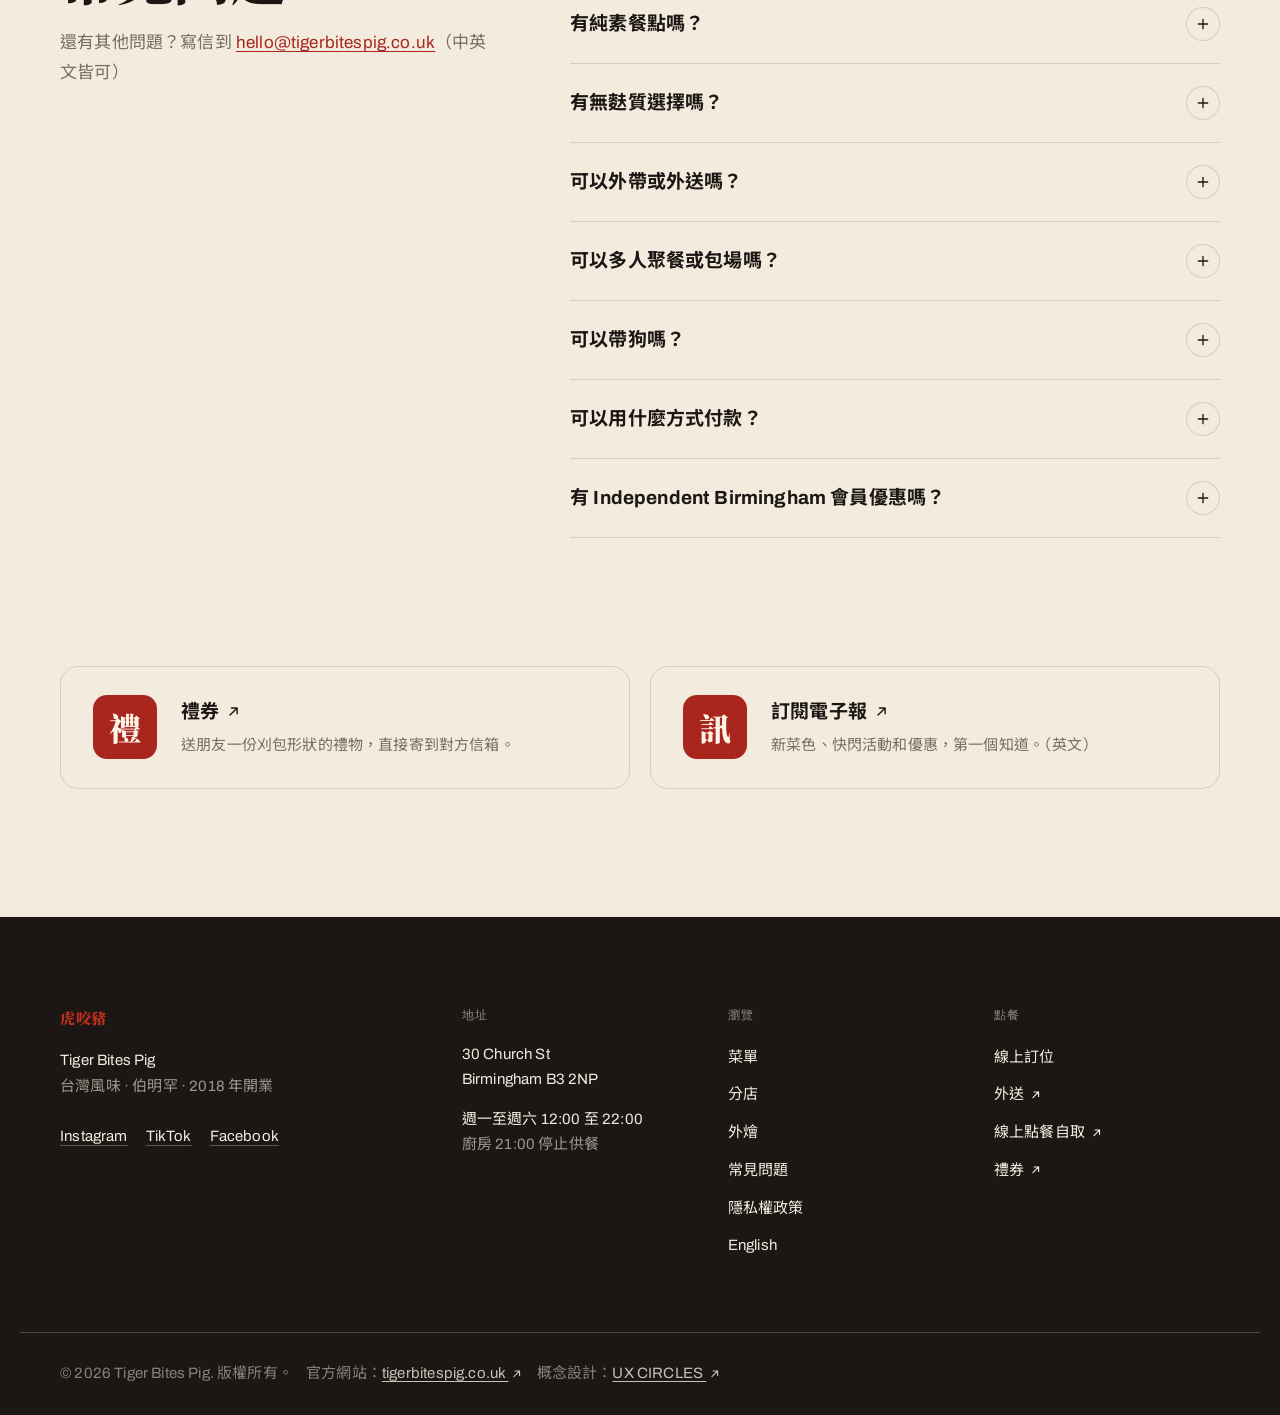
==== commit e4dae7ca: "Concept bar: match BaoBao pattern, keep all three parts on mobile - Desktop: 'Concept redesign. Not " ====
--- a/zh/index.html
+++ b/zh/index.html
@@ -30,7 +30,7 @@
   <link rel="preconnect" href="https://fonts.googleapis.com">
   <link rel="preconnect" href="https://fonts.gstatic.com" crossorigin>
   <link href="https://fonts.googleapis.com/css2?family=Archivo:wdth,wght@62..125,400..900&family=JetBrains+Mono:wght@400;600&family=Noto+Sans+TC:wght@400;500;700&family=Noto+Serif+TC:wght@700;900&display=swap" rel="stylesheet">
-  <link rel="stylesheet" href="../styles.css?v=8">
+  <link rel="stylesheet" href="../styles.css?v=9">
 
   <script type="application/ld+json">
   {
@@ -74,7 +74,7 @@
   <header class="site-header" data-header>
     <div class="concept-bar" role="note">
       <div class="wrap concept-inner">
-        <p><span class="concept-tag">概念</span><span class="concept-long">概念設計展示，非官方網站。</span><a class="concept-official" href="https://tigerbitespig.co.uk/" target="_blank" rel="noopener"><span class="concept-long">前往官方網站</span><span class="concept-short">官方網站</span> <svg class="icon icon-ext" aria-hidden="true"><use href="#i-ext"/></svg></a></p>
+        <p><span class="concept-tag">概念</span><span class="concept-long">概念設計展示，非 <a href="https://tigerbitespig.co.uk/" target="_blank" rel="noopener">Tiger Bites Pig 官方網站</a>。</span><span class="concept-short">概念設計展示。</span></p>
         <a href="https://ux-circles.com/web" target="_blank" rel="noopener"><span class="concept-by">設計：</span><strong>UX CIRCLES</strong> <svg class="icon icon-ext" aria-hidden="true"><use href="#i-ext"/></svg></a>
       </div>
     </div>
--- a/styles.css
+++ b/styles.css
@@ -264,23 +264,28 @@
 .concept-inner a { flex-shrink: 0; color: var(--paper); text-decoration: none; letter-spacing: .02em; }
 .concept-inner a strong { letter-spacing: .06em; }
 .concept-inner a:hover { color: #F2B8A4; }
-.concept-inner .concept-official {
-  color: #F2B8A4;
-  text-decoration: underline; text-underline-offset: 3px; text-decoration-color: rgba(242, 184, 164, .45);
-  letter-spacing: 0;
-}
-.concept-inner .concept-official:hover { color: var(--paper); text-decoration-color: currentColor; }
+.concept-inner .concept-long a {
+  flex-shrink: 1; color: inherit; letter-spacing: 0;
+  text-decoration: underline; text-underline-offset: 3px; text-decoration-color: rgba(243, 235, 221, .4);
+}
+.concept-inner .concept-long a:hover { color: #F2B8A4; text-decoration-color: currentColor; }
+@media (max-width: 760px) {
+  .concept-long { display: none; }
+  .concept-short { display: inline; }
+}
+@media (max-width: 400px) {
+  .concept-bar { font-size: 11px; }
+  .concept-inner { gap: 10px; padding-inline: 12px; }
+  .concept-inner p { gap: 7px; }
+  .concept-tag { font-size: 9px; padding: 3px 5px 2px; letter-spacing: .1em; }
+}
 .credit { display: inline-block; margin-left: 10px; }
 .credit a { color: rgba(243, 235, 221, .8); text-underline-offset: 3px; }
 .credit a:hover { color: #F2B8A4; }
 @media (max-width: 640px) {
-  .concept-long { display: none; }
-  .concept-short { display: inline; }
   .credit { display: block; margin: 6px 0 0; }
 }
-@media (max-width: 640px) {
-  .concept-inner .concept-official { display: none; }
-}
+
 
 /* ==========================================================
    Hero
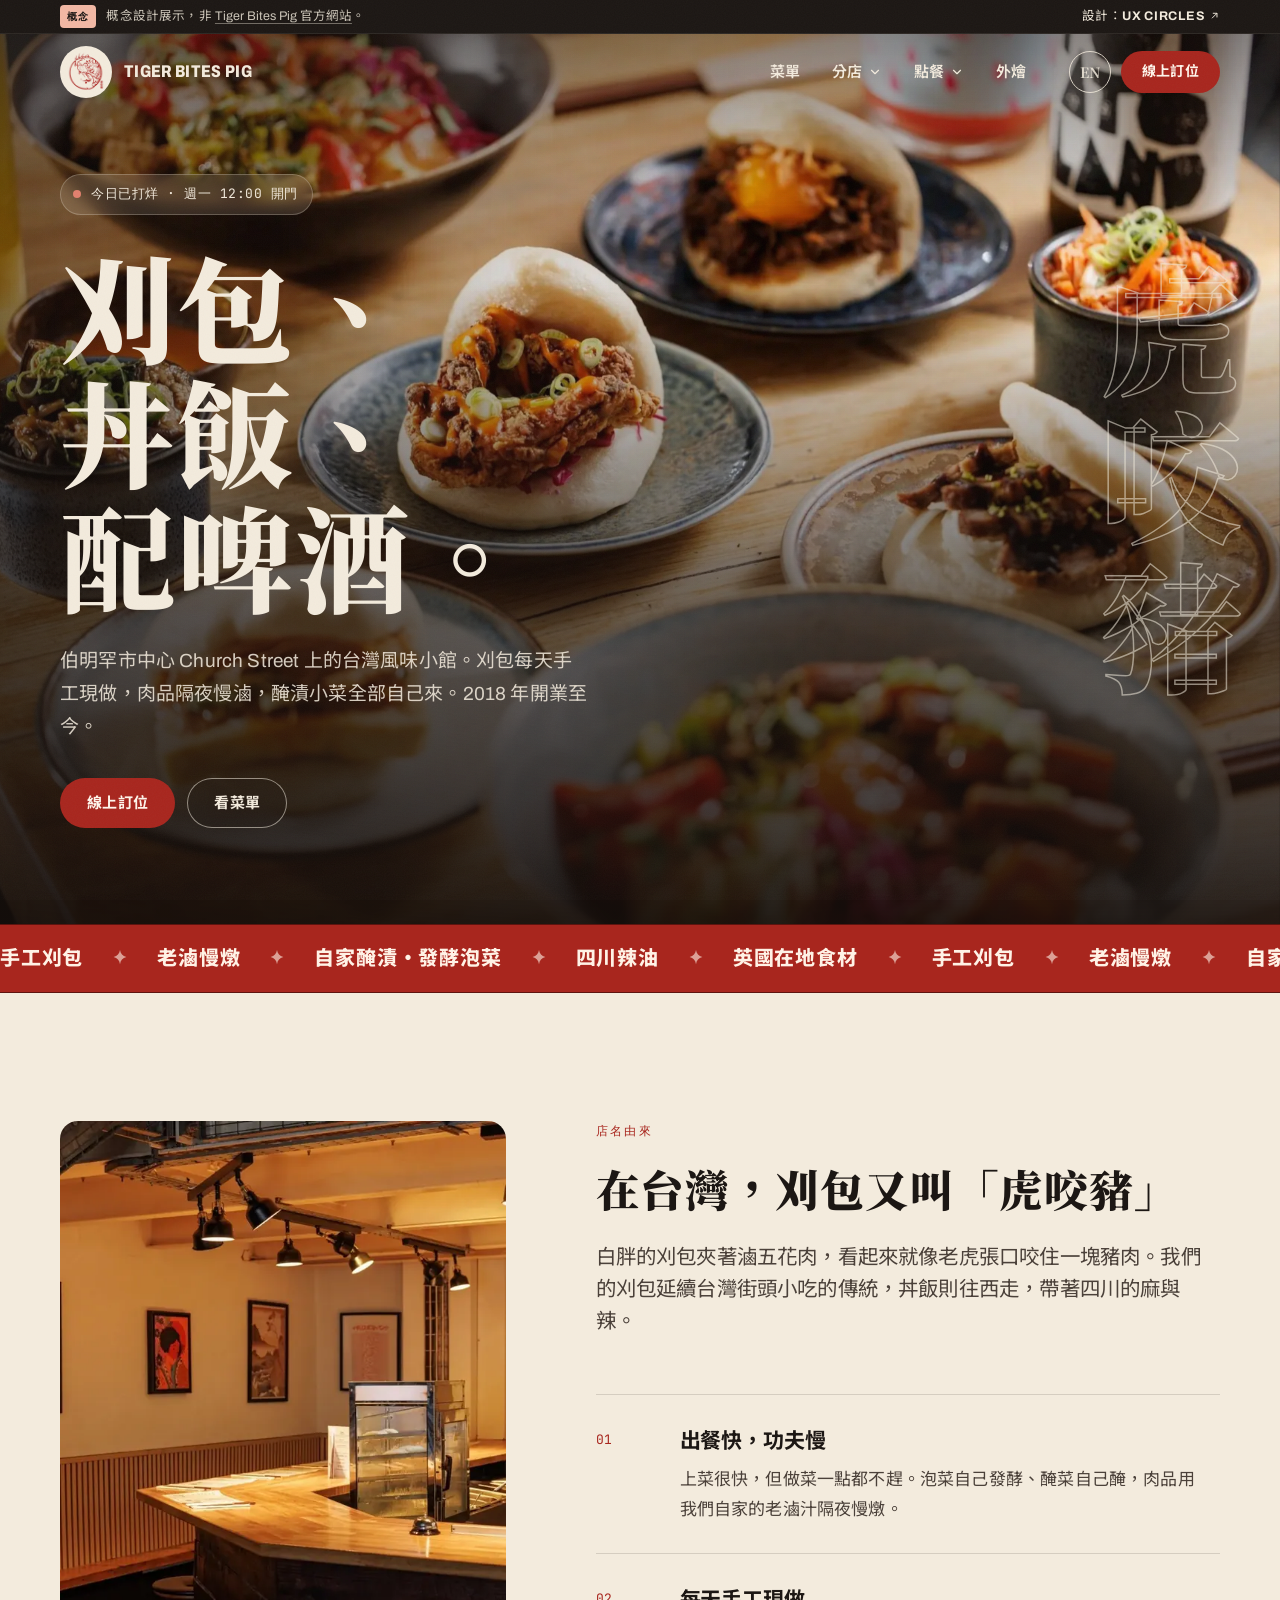
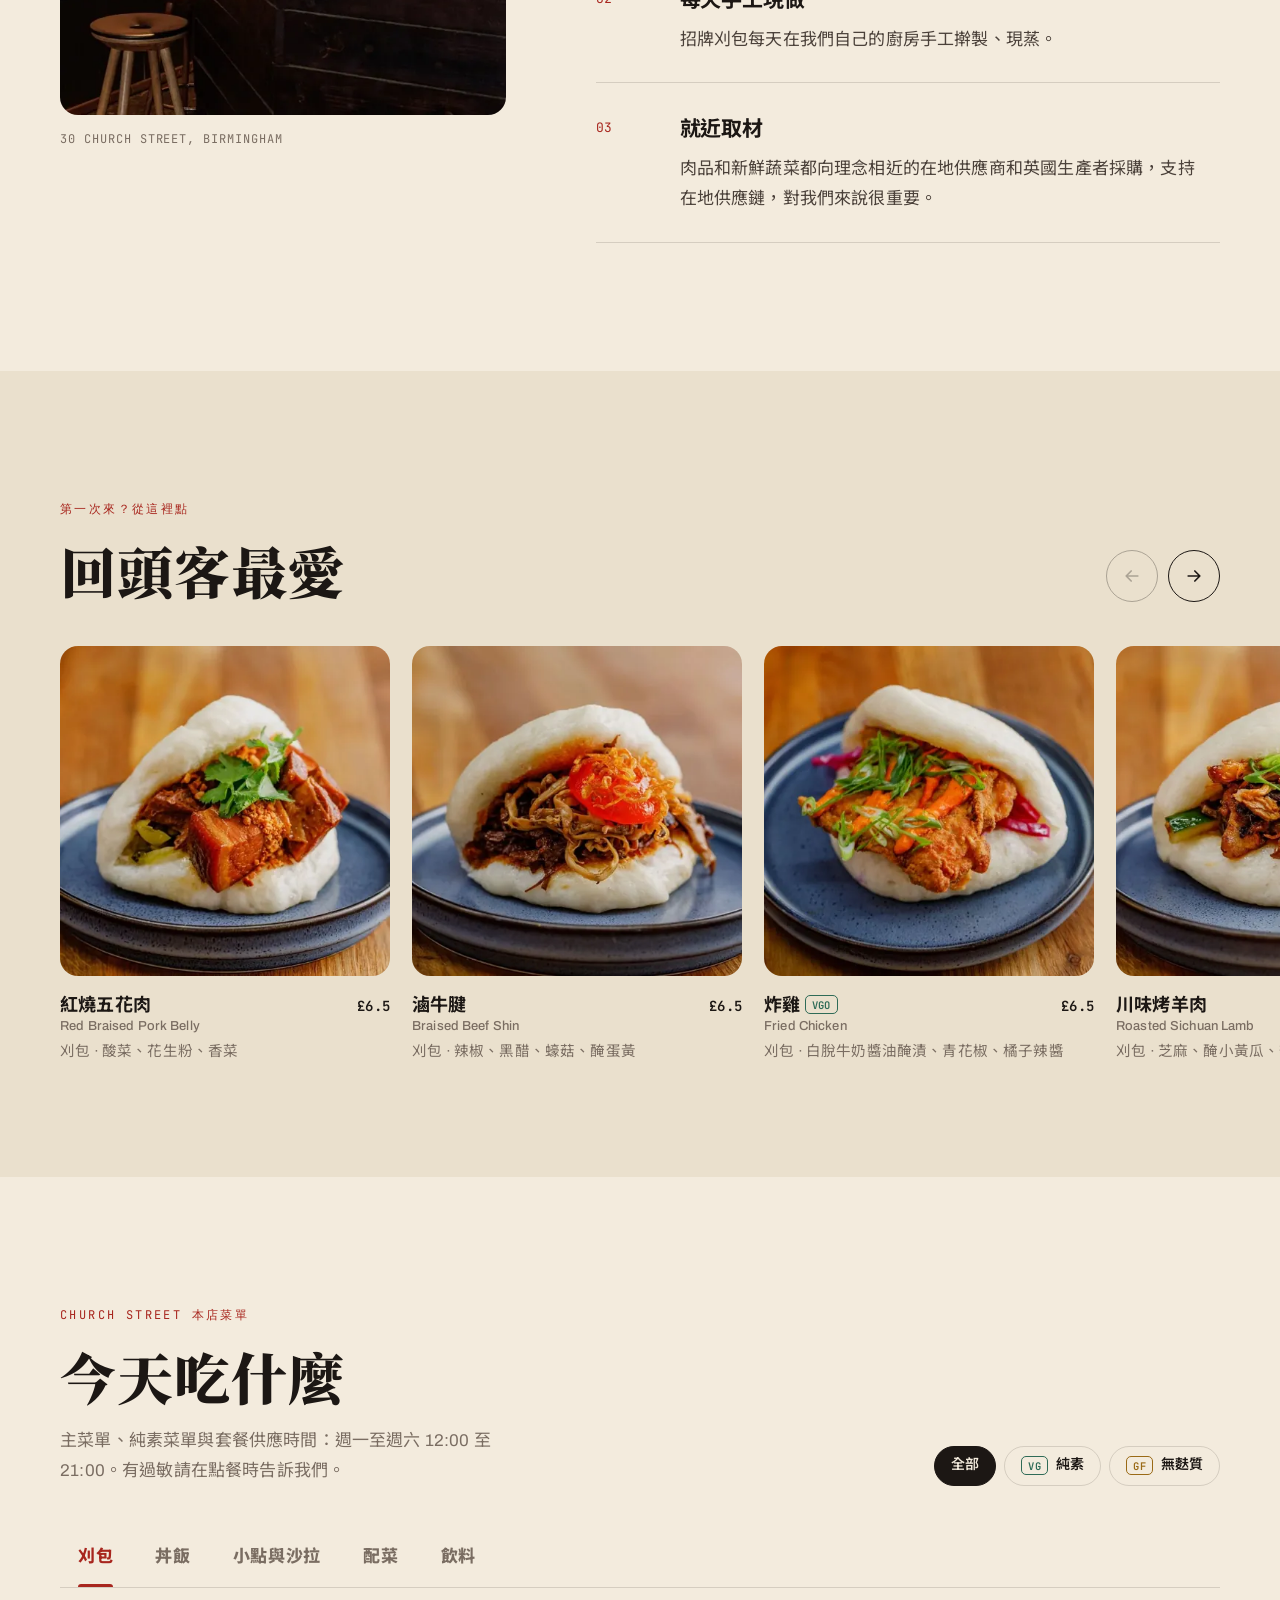
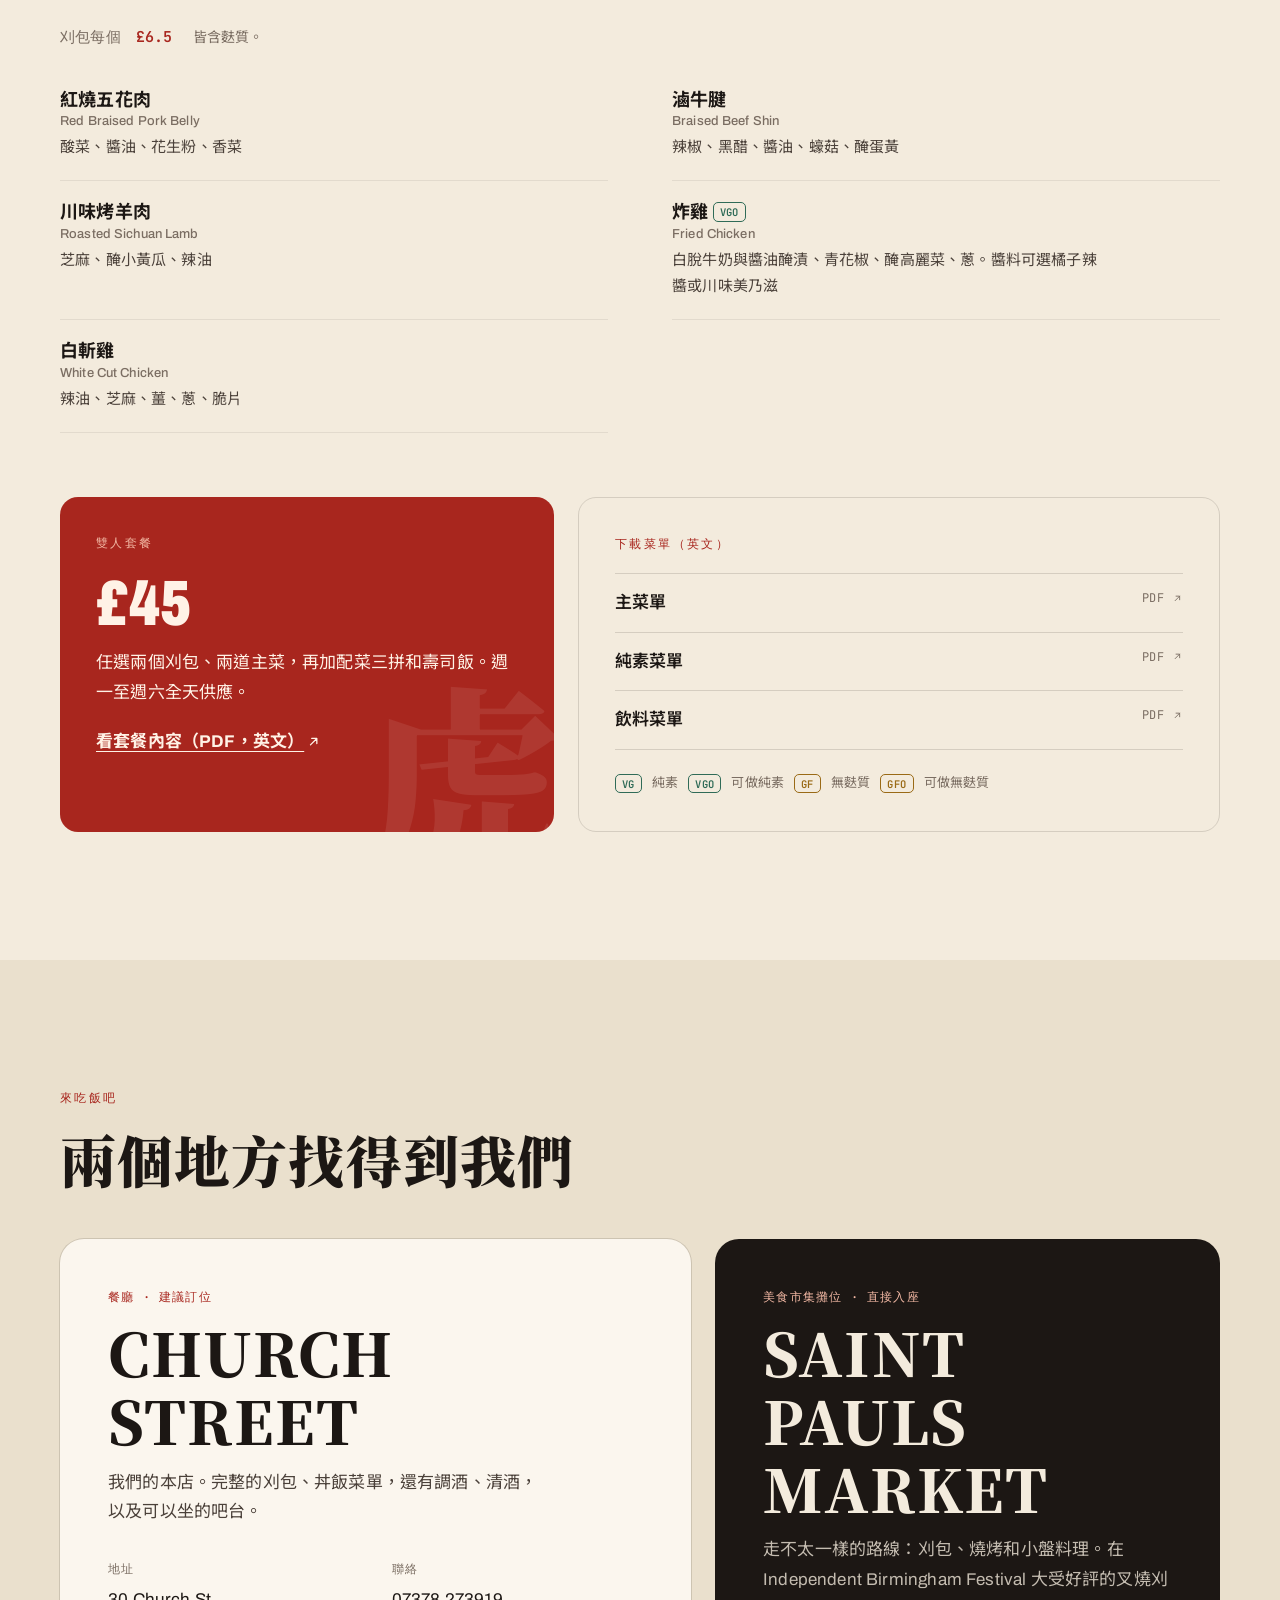
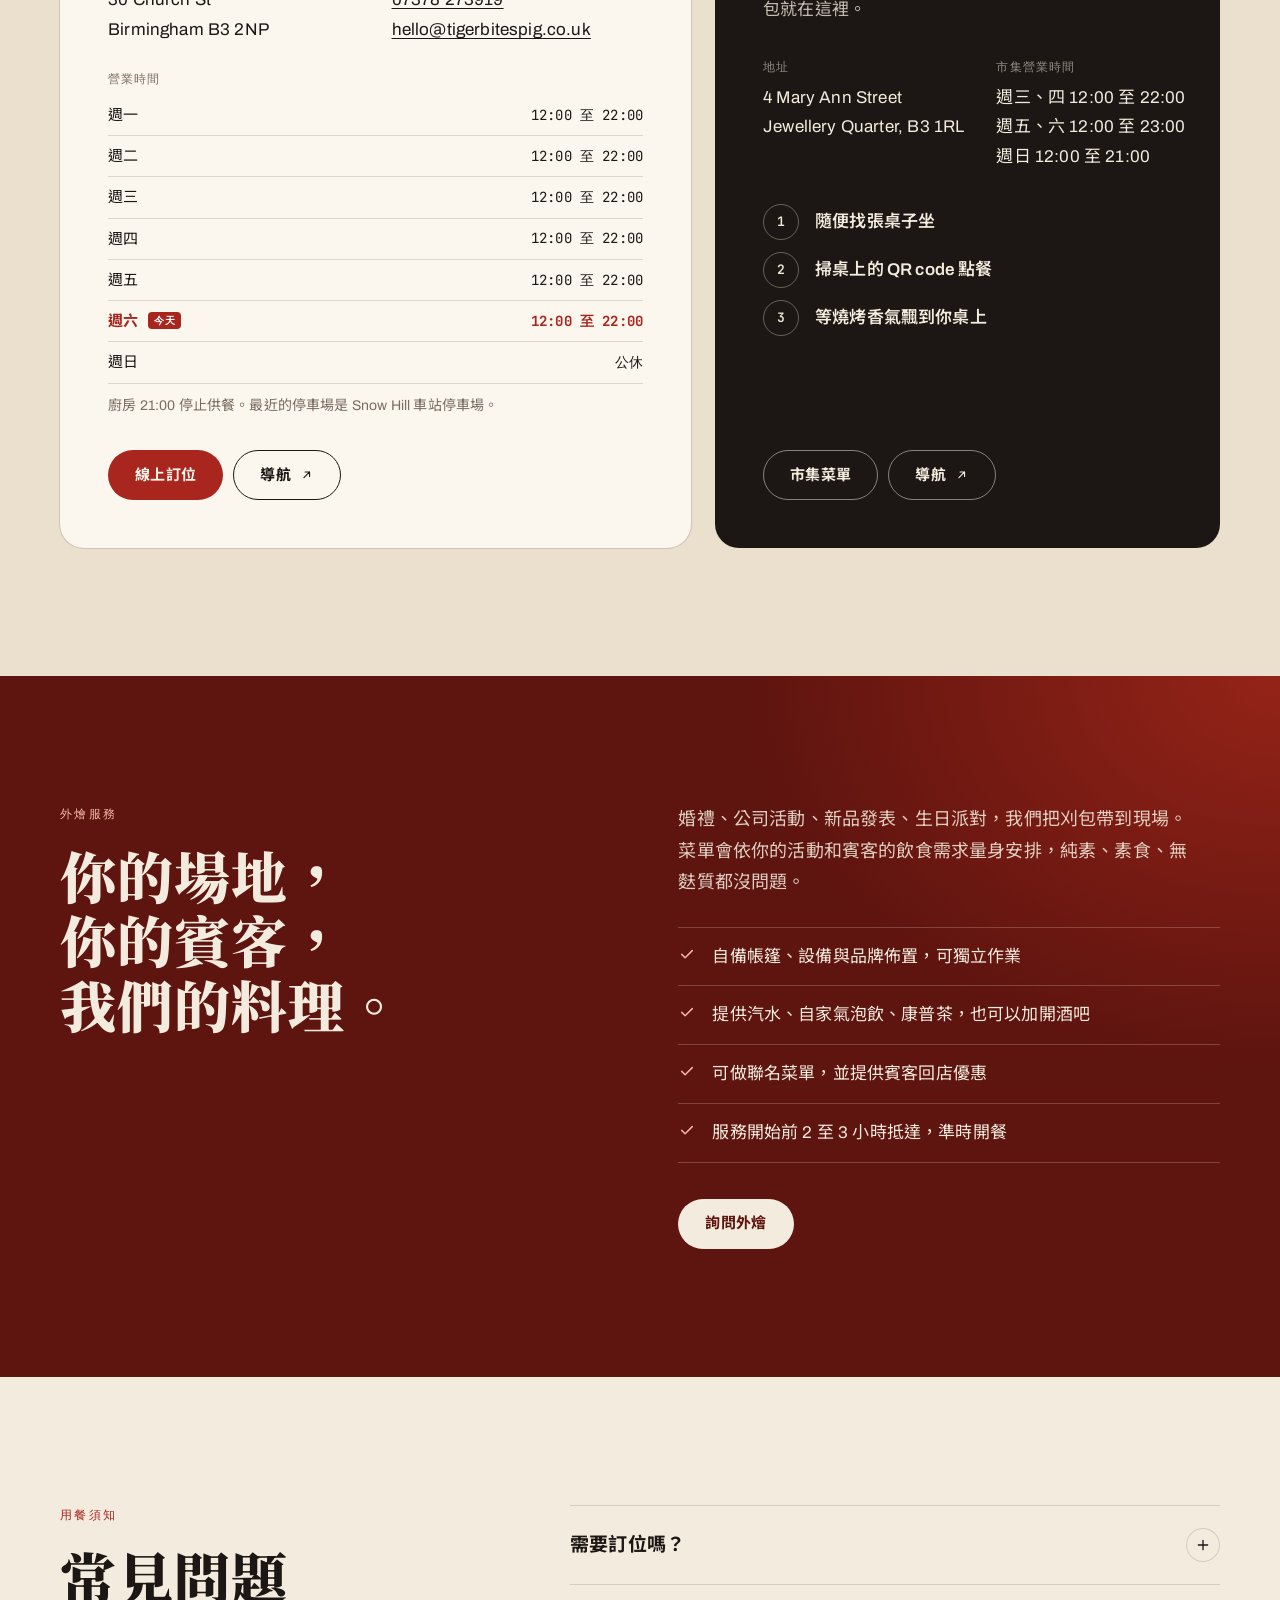
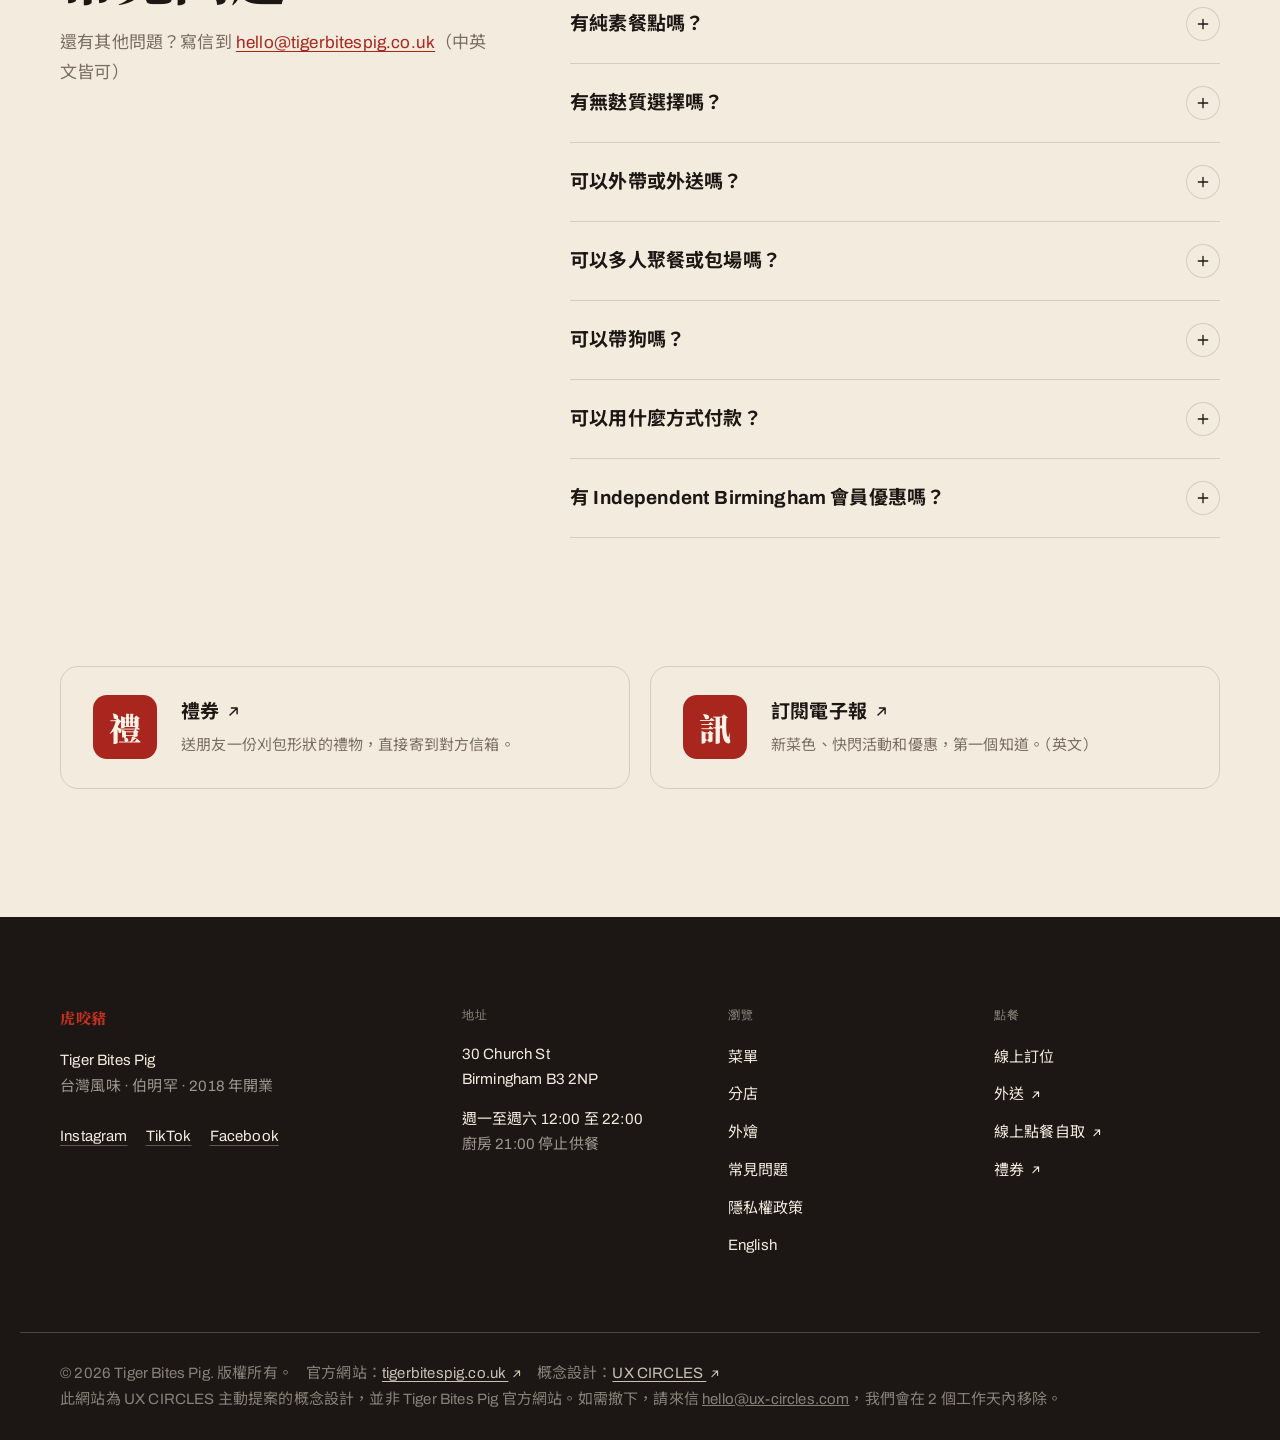
==== commit f080cf0f: "Footer: offer to take the concept down within 2 working days Every page now says this is an unsolici" ====
--- a/zh/index.html
+++ b/zh/index.html
@@ -30,7 +30,7 @@
   <link rel="preconnect" href="https://fonts.googleapis.com">
   <link rel="preconnect" href="https://fonts.gstatic.com" crossorigin>
   <link href="https://fonts.googleapis.com/css2?family=Archivo:wdth,wght@62..125,400..900&family=JetBrains+Mono:wght@400;600&family=Noto+Sans+TC:wght@400;500;700&family=Noto+Serif+TC:wght@700;900&display=swap" rel="stylesheet">
-  <link rel="stylesheet" href="../styles.css?v=9">
+  <link rel="stylesheet" href="../styles.css?v=10">
 
   <script type="application/ld+json">
   {
@@ -588,6 +588,7 @@
     </div>
     <div class="wrap footer-base">
       <p>© <span data-year>2026</span> Tiger Bites Pig. 版權所有。 <span class="credit">官方網站：<a href="https://tigerbitespig.co.uk/" target="_blank" rel="noopener">tigerbitespig.co.uk <svg class="icon icon-ext" aria-hidden="true"><use href="#i-ext"/></svg></a></span> <span class="credit">概念設計：<a href="https://ux-circles.com/web" target="_blank" rel="noopener">UX CIRCLES <svg class="icon icon-ext" aria-hidden="true"><use href="#i-ext"/></svg></a></span></p>
+      <p data-takedown style="flex-basis: 100%; margin: 0;">此網站為 UX CIRCLES 主動提案的概念設計，並非 Tiger Bites Pig 官方網站。如需撤下，請來信 <a href="mailto:hello@ux-circles.com">hello@ux-circles.com</a>，我們會在 2 個工作天內移除。</p>
     </div>
   </footer>
 
--- a/styles.css
+++ b/styles.css
@@ -269,15 +269,9 @@
   text-decoration: underline; text-underline-offset: 3px; text-decoration-color: rgba(243, 235, 221, .4);
 }
 .concept-inner .concept-long a:hover { color: #F2B8A4; text-decoration-color: currentColor; }
+/* Phones: the CONCEPT tag already says it; keep just tag + credit */
 @media (max-width: 760px) {
   .concept-long { display: none; }
-  .concept-short { display: inline; }
-}
-@media (max-width: 400px) {
-  .concept-bar { font-size: 11px; }
-  .concept-inner { gap: 10px; padding-inline: 12px; }
-  .concept-inner p { gap: 7px; }
-  .concept-tag { font-size: 9px; padding: 3px 5px 2px; letter-spacing: .1em; }
 }
 .credit { display: inline-block; margin-left: 10px; }
 .credit a { color: rgba(243, 235, 221, .8); text-underline-offset: 3px; }
